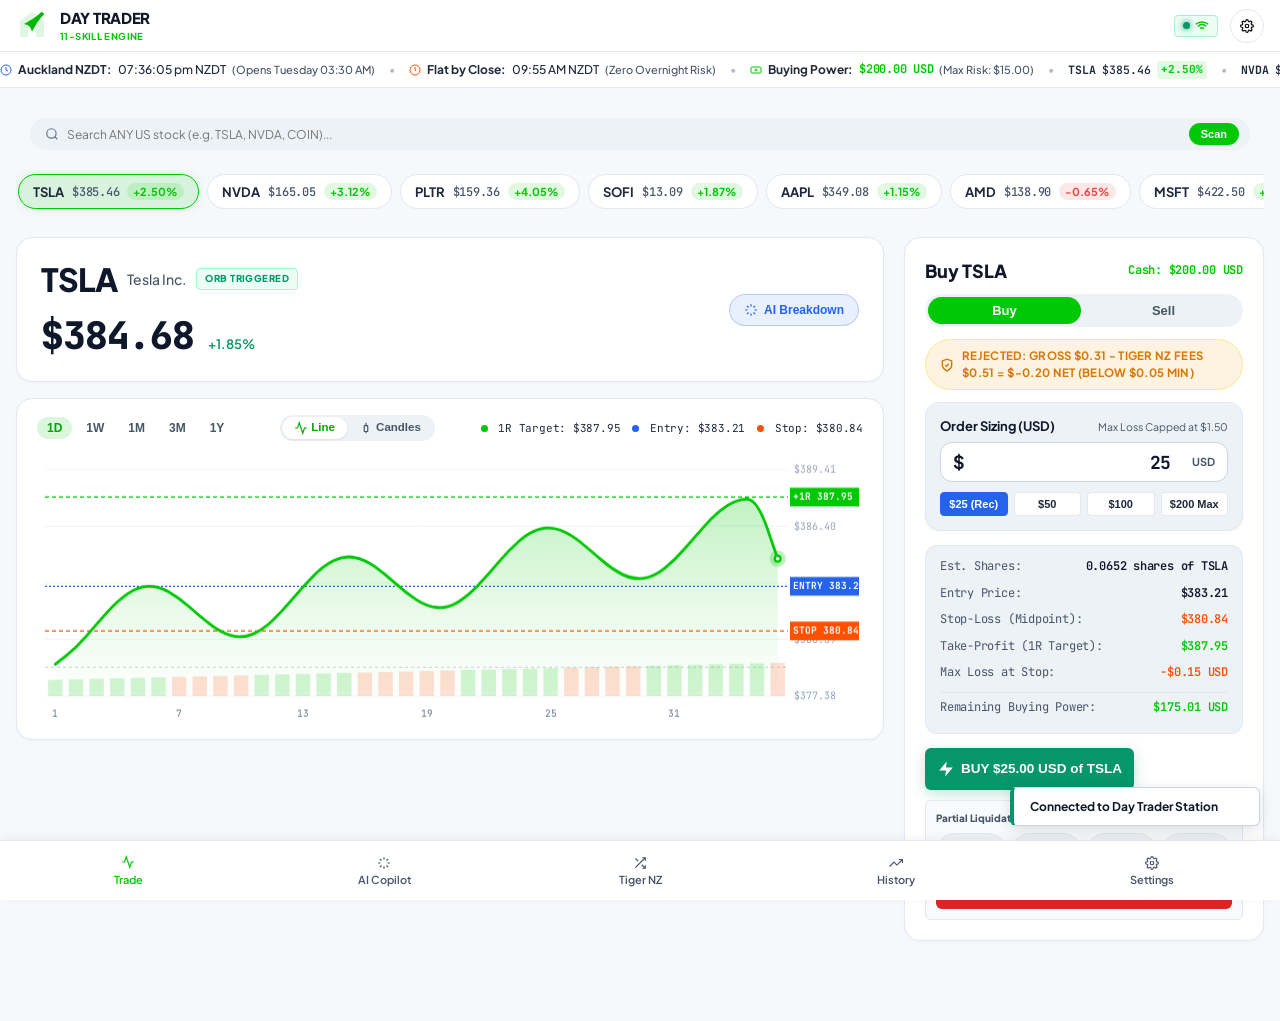
==== docs/index.html @ c28d452b "Fix Tiger NZ fractional fee gate, pipeline safeguards, and add GitHub Pages dashboard" ====
<!DOCTYPE html>
<html lang="en" data-theme="light">
<head>
  <meta charset="UTF-8">
  <meta name="viewport" content="width=device-width, initial-scale=1.0, maximum-scale=1.0, user-scalable=no">
  <title>Day Trader Pro • Robinhood-Inspired Exchange</title>
  <link rel="stylesheet" href="./style.css?v=3.0">
  <link rel="preconnect" href="https://fonts.googleapis.com">
  <link rel="preconnect" href="https://fonts.gstatic.com" crossorigin>
  <link href="https://fonts.googleapis.com/css2?family=Plus+Jakarta+Sans:wght@400;500;600;700;800&family=JetBrains+Mono:wght@400;500;600;700&display=swap" rel="stylesheet">
</head>
<body class="rh-body">

  <!-- TOP MINIMAL ROBINHOOD NAVBAR -->
  <header class="rh-navbar">
    <div class="rh-nav-brand">
      <div class="rh-feather-logo">
        <svg viewBox="0 0 24 24" fill="none" xmlns="http://www.w3.org/2000/svg">
          <path d="M12 2L3 9V20C3 20.5523 3.44772 21 4 21H9V14H15V21H20C20.5523 21 21 20.5523 21 20V9L12 2Z" fill="url(#rh-grad)" opacity="0.12"/>
          <path d="M21.2 3.8C18.6 6.4 16.3 9.4 14.5 12.6L12 17L11.2 14.8C10.7 13.5 9.7 12.5 8.4 12L6 11.2L10.4 8.7C13.6 6.9 16.6 4.6 19.2 2L21.2 3.8Z" fill="url(#rh-grad)"/>
          <defs>
            <linearGradient id="rh-grad" x1="6" y1="2" x2="21" y2="17" gradientUnits="userSpaceOnUse">
              <stop stop-color="#00c805"/>
              <stop offset="1" stop-color="#00a804"/>
            </linearGradient>
          </defs>
        </svg>
      </div>
      <div class="rh-brand-meta">
        <span class="rh-brand-title">DAY TRADER</span>
        <span class="rh-brand-tag">11-SKILL ENGINE</span>
      </div>
    </div>

    <!-- Right Controls: WebSocket Live Pulse Dot & Settings Gear -->
    <div class="rh-nav-actions">
      <!-- Live WebSocket Pulse Icon (No clutter text) -->
      <div class="rh-ws-icon-wrap" id="ws-status" title="Real-time WebSocket Live Stream">
        <span class="conn-dot"></span>
        <svg class="rh-svg-icon-sm text-rh-green" viewBox="0 0 24 24" fill="none" stroke="currentColor" stroke-width="2.5">
          <path d="M5 12.55a11 11 0 0 1 14.08 0"/>
          <path d="M1.42 9a16 16 0 0 1 21.16 0"/>
          <path d="M8.53 16.11a6 6 0 0 1 6.95 0"/>
          <line x1="12" y1="20" x2="12.01" y2="20"/>
        </svg>
      </div>

      <!-- Settings Icon Button (Switches to Settings Page) -->
      <button class="rh-icon-btn" id="btn-open-settings" title="Settings &amp; Preferences" type="button">
        <svg class="rh-svg-icon-sm" viewBox="0 0 24 24" fill="none" stroke="currentColor" stroke-width="2">
          <circle cx="12" cy="12" r="3"/>
          <path d="M19.4 15a1.65 1.65 0 0 0 .33 1.82l.06.06a2 2 0 0 1 0 2.83 2 2 0 0 1-2.83 0l-.06-.06a1.65 1.65 0 0 0-1.82-.33 1.65 1.65 0 0 0-1 1.51V21a2 2 0 0 1-2 2 2 2 0 0 1-2-2v-.09A1.65 1.65 0 0 0 9 19.4a1.65 1.65 0 0 0-1.82.33l-.06.06a2 2 0 0 1-2.83 0 2 2 0 0 1 0-2.83l.06-.06a1.65 1.65 0 0 0 .33-1.82 1.65 1.65 0 0 0-1.51-1H3a2 2 0 0 1-2-2 2 2 0 0 1 2-2h.09A1.65 1.65 0 0 0 4.6 9a1.65 1.65 0 0 0-.33-1.82l-.06-.06a2 2 0 0 1 0-2.83 2 2 0 0 1 2.83 0l.06.06a1.65 1.65 0 0 0 1.82.33H9a1.65 1.65 0 0 0 1-1.51V3a2 2 0 0 1 2-2 2 2 0 0 1 2 2v.09a1.65 1.65 0 0 0 1 1.51 1.65 1.65 0 0 0 1.82-.33l.06-.06a2 2 0 0 1 2.83 0 2 2 0 0 1 0 2.83l-.06.06a1.65 1.65 0 0 0-.33 1.82V9a1.65 1.65 0 0 0 1.51 1H21a2 2 0 0 1 2 2 2 2 0 0 1-2 2h-.09a1.65 1.65 0 0 0-1.51 1z"/>
        </svg>
      </button>
    </div>
  </header>

  <!-- SINGLE-ROW CONTINUOUS MOVING TICKER TAPE (ROBINHOOD / BLOOMBERG MARQUEE) -->
  <div class="rh-ticker-tape" id="rh-ticker-tape" title="Live Continuous Market Tape">
    <div class="ticker-tape-track" id="ticker-tape-track">
      <!-- Section 1: Opening Time, Flat by Close, Buying Power & Stocks -->
      <span class="tape-item"><svg class="rh-svg-icon-xs text-cobalt" viewBox="0 0 24 24" fill="none" stroke="currentColor" stroke-width="2"><circle cx="12" cy="12" r="10"/><polyline points="12 6 12 12 16 14"/></svg> <strong>Auckland NZDT:</strong> <span id="tape-nz-time">--:--:--</span> <span class="tape-sub" id="tape-nz-status">(Opens 03:30 AM)</span></span>
      <span class="tape-sep">•</span>
      <span class="tape-item"><svg class="rh-svg-icon-xs text-coral" viewBox="0 0 24 24" fill="none" stroke="currentColor" stroke-width="2"><circle cx="12" cy="12" r="10"/><polyline points="12 6 12 12 14 14"/></svg> <strong>Flat by Close:</strong> <span id="tape-flat-time">09:55 AM NZDT</span> <span class="tape-sub">(Zero Overnight Risk)</span></span>
      <span class="tape-sep">•</span>
      <span class="tape-item"><svg class="rh-svg-icon-xs text-rh-green" viewBox="0 0 24 24" fill="none" stroke="currentColor" stroke-width="2"><rect x="2" y="6" width="20" height="12" rx="2"/><circle cx="12" cy="12" r="2"/></svg> <strong>Buying Power:</strong> <span id="tape-cash" class="tabular text-rh-green">$100.00 USD</span> <span class="tape-sub" id="tape-risk">(Max Risk: $15.00)</span></span>
      <span class="tape-sep">•</span>
      <span class="tape-item stock-quote"><strong>TSLA</strong> $385.46 <span class="tape-pct pos">+2.50%</span></span>
      <span class="tape-sep">•</span>
      <span class="tape-item stock-quote"><strong>NVDA</strong> $165.05 <span class="tape-pct pos">+3.12%</span></span>
      <span class="tape-sep">•</span>
      <span class="tape-item stock-quote"><strong>AAPL</strong> $349.08 <span class="tape-pct pos">+1.15%</span></span>
      <span class="tape-sep">•</span>
      <span class="tape-item stock-quote"><strong>PLTR</strong> $159.36 <span class="tape-pct pos">+4.05%</span></span>
      <span class="tape-sep">•</span>
      <span class="tape-item stock-quote"><strong>SOFI</strong> $13.09 <span class="tape-pct pos">+1.87%</span></span>
      <span class="tape-sep">•</span>
      <span class="tape-item stock-quote"><strong>AMD</strong> $138.90 <span class="tape-pct neg">-0.65%</span></span>
      <span class="tape-sep">•</span>

      <!-- Section 2: Seamless Infinite Duplicate -->
      <span class="tape-item"><svg class="rh-svg-icon-xs text-cobalt" viewBox="0 0 24 24" fill="none" stroke="currentColor" stroke-width="2"><circle cx="12" cy="12" r="10"/><polyline points="12 6 12 12 16 14"/></svg> <strong>Auckland NZDT:</strong> <span id="tape-nz-time-dup">--:--:--</span> <span class="tape-sub">(Opens 03:30 AM)</span></span>
      <span class="tape-sep">•</span>
      <span class="tape-item"><svg class="rh-svg-icon-xs text-coral" viewBox="0 0 24 24" fill="none" stroke="currentColor" stroke-width="2"><circle cx="12" cy="12" r="10"/><polyline points="12 6 12 12 14 14"/></svg> <strong>Flat by Close:</strong> 09:55 AM NZDT <span class="tape-sub">(Zero Overnight Risk)</span></span>
      <span class="tape-sep">•</span>
      <span class="tape-item"><svg class="rh-svg-icon-xs text-rh-green" viewBox="0 0 24 24" fill="none" stroke="currentColor" stroke-width="2"><rect x="2" y="6" width="20" height="12" rx="2"/><circle cx="12" cy="12" r="2"/></svg> <strong>Buying Power:</strong> <span id="tape-cash-dup" class="tabular text-rh-green">$100.00 USD</span> <span class="tape-sub">(Max Risk: $15.00)</span></span>
      <span class="tape-sep">•</span>
      <span class="tape-item stock-quote"><strong>TSLA</strong> $385.46 <span class="tape-pct pos">+2.50%</span></span>
      <span class="tape-sep">•</span>
      <span class="tape-item stock-quote"><strong>NVDA</strong> $165.05 <span class="tape-pct pos">+3.12%</span></span>
      <span class="tape-sep">•</span>
      <span class="tape-item stock-quote"><strong>AAPL</strong> $349.08 <span class="tape-pct pos">+1.15%</span></span>
      <span class="tape-sep">•</span>
      <span class="tape-item stock-quote"><strong>PLTR</strong> $159.36 <span class="tape-pct pos">+4.05%</span></span>
      <span class="tape-sep">•</span>
      <span class="tape-item stock-quote"><strong>SOFI</strong> $13.09 <span class="tape-pct pos">+1.87%</span></span>
      <span class="tape-sep">•</span>
      <span class="tape-item stock-quote"><strong>AMD</strong> $138.90 <span class="tape-pct neg">-0.65%</span></span>
    </div>
  </div>

  <!-- MULTI-PAGE APPLICATION CONTAINER -->
  <main class="rh-pages-container">

    <!-- ========================================== -->
    <!-- PAGE 1: TRADE & WATCHLIST (DEFAULT SCREEN) -->
    <!-- ========================================== -->
    <div class="rh-page active" id="page-trade">
      <div class="page-trade-grid">

        <!-- Left / Top Watchlist Selector Strip -->
        <div class="trade-watchlist-section">
          <!-- Universal Search Bar -->
          <div class="rh-search-wrapper">
            <div class="rh-search-bar">
              <svg class="rh-svg-icon-sm text-subtle" viewBox="0 0 24 24" fill="none" stroke="currentColor" stroke-width="2"><circle cx="11" cy="11" r="8"/><line x1="21" y1="21" x2="16.65" y2="16.65"/></svg>
              <input type="text" id="universal-search-input" placeholder="Search ANY US stock (e.g. TSLA, NVDA, COIN)..." autocomplete="off">
              <button class="rh-search-action" id="btn-search-lookup" type="button">Scan</button>
            </div>
            <div id="search-autocomplete-box" class="search-autocomplete-dropdown" style="display: none;"></div>
          </div>

          <!-- Horizontal Swipeable Stock Selector Pills -->
          <div class="rh-stock-pills-carousel" id="stock-pills-carousel">
            <button class="stock-pill-btn active" data-symbol="TSLA" onclick="selectTicker('TSLA')">
              <span class="sp-sym">TSLA</span>
              <span class="sp-prc tabular">$385.46</span>
              <span class="sp-pct pos">+2.50%</span>
            </button>
            <button class="stock-pill-btn" data-symbol="NVDA" onclick="selectTicker('NVDA')">
              <span class="sp-sym">NVDA</span>
              <span class="sp-prc tabular">$165.05</span>
              <span class="sp-pct pos">+3.12%</span>
            </button>
            <button class="stock-pill-btn" data-symbol="PLTR" onclick="selectTicker('PLTR')">
              <span class="sp-sym">PLTR</span>
              <span class="sp-prc tabular">$159.36</span>
              <span class="sp-pct pos">+4.05%</span>
            </button>
            <button class="stock-pill-btn" data-symbol="SOFI" onclick="selectTicker('SOFI')">
              <span class="sp-sym">SOFI</span>
              <span class="sp-prc tabular">$13.09</span>
              <span class="sp-pct pos">+1.87%</span>
            </button>
            <button class="stock-pill-btn" data-symbol="AAPL" onclick="selectTicker('AAPL')">
              <span class="sp-sym">AAPL</span>
              <span class="sp-prc tabular">$349.08</span>
              <span class="sp-pct pos">+1.15%</span>
            </button>
            <button class="stock-pill-btn" data-symbol="AMD" onclick="selectTicker('AMD')">
              <span class="sp-sym">AMD</span>
              <span class="sp-prc tabular">$138.90</span>
              <span class="sp-pct neg">-0.65%</span>
            </button>
            <button class="stock-pill-btn" data-symbol="MSFT" onclick="selectTicker('MSFT')">
              <span class="sp-sym">MSFT</span>
              <span class="sp-prc tabular">$422.50</span>
              <span class="sp-pct pos">+0.80%</span>
            </button>
            <button class="stock-pill-btn" data-symbol="AMZN" onclick="selectTicker('AMZN')">
              <span class="sp-sym">AMZN</span>
              <span class="sp-prc tabular">$201.20</span>
              <span class="sp-pct pos">+1.40%</span>
            </button>
          </div>
        </div>

        <!-- Center Chart & Hero Price Section -->
        <div class="trade-chart-section">
          <!-- Hero Price Banner -->
          <div class="rh-stock-hero-card">
            <div class="rh-hero-left">
              <div class="rh-stock-title-row">
                <h1 class="rh-hero-symbol" id="active-symbol">TSLA</h1>
                <span class="rh-hero-name" id="active-name">Tesla, Inc.</span>
                <span class="rh-verified-tag triggered" id="entry-status-badge">
                  <svg class="rh-svg-icon-sm" viewBox="0 0 24 24" fill="none" stroke="currentColor" stroke-width="2.5"><path d="M12 22s8-4 8-10V5l-8-3-8 3v7c0 6 8 10 8 10z"/><polyline points="9 12 11 14 15 10"/></svg>
                  15m ORB Approved
                </span>
              </div>
              <div class="rh-hero-price-strip">
                <span class="rh-huge-price tabular" id="active-price">$385.46</span>
                <div class="rh-change-pill positive tabular" id="active-change">
                  <svg class="rh-svg-icon-sm" viewBox="0 0 24 24" fill="none" stroke="currentColor" stroke-width="2.5"><polyline points="18 15 18 9 12 9"/><line x1="6" y1="18" x2="18" y2="9"/></svg>
                  +$9.60 (+2.50%) <span class="rh-dim">Today</span>
                </div>
              </div>
            </div>

            <div class="rh-hero-right">
              <button class="btn-jump-ai" onclick="switchPage('page-ai')" title="View Plain English AI Breakdown">
                <svg class="rh-svg-icon-sm" viewBox="0 0 24 24" fill="none" stroke="currentColor" stroke-width="2"><path d="M12 2v4M12 18v4M4.93 4.93l2.83 2.83M16.24 16.24l2.83 2.83M2 12h4M18 12h4M4.93 19.07l2.83-2.83M16.24 7.76l2.83-2.83"/></svg>
                <span>AI Breakdown</span>
              </button>
            </div>
          </div>

          <!-- Interactive Robinhood Chart Card -->
          <div class="rh-chart-card">
            <!-- Controls Bar: Timeframes, Chart Toggle (Line vs Candles), and Levels -->
            <div class="rh-chart-controls-bar">
              <div class="rh-timeframe-deck">
                <button class="rh-tf-btn active" data-tf="1D">1D</button>
                <button class="rh-tf-btn" data-tf="1W">1W</button>
                <button class="rh-tf-btn" data-tf="1M">1M</button>
                <button class="rh-tf-btn" data-tf="3M">3M</button>
                <button class="rh-tf-btn" data-tf="1Y">1Y</button>
              </div>

              <div class="rh-chart-type-switch">
                <button class="rh-switch-btn active" id="btn-chart-type-line" title="Robinhood Smooth Line Chart">
                  <svg class="rh-svg-icon-sm" viewBox="0 0 24 24" fill="none" stroke="currentColor" stroke-width="2"><polyline points="22 12 18 12 15 21 9 3 6 12 2 12"/></svg>
                  Line
                </button>
                <button class="rh-switch-btn" id="btn-chart-type-candles" title="Institutional Candlestick Chart">
                  <svg class="rh-svg-icon-sm" viewBox="0 0 24 24" fill="none" stroke="currentColor" stroke-width="2"><rect x="9" y="8" width="6" height="10" rx="1"/><line x1="12" y1="3" x2="12" y2="8"/><line x1="12" y1="18" x2="12" y2="21"/></svg>
                  Candles
                </button>
              </div>

              <div class="rh-chart-legend tabular">
                <span class="rh-legend-item target"><span class="rh-dot green"></span> <span id="legend-target">1R Target: $393.17</span></span>
                <span class="rh-legend-item entry"><span class="rh-dot blue"></span> <span id="legend-entry">Entry: $384.28</span></span>
                <span class="rh-legend-item stop"><span class="rh-dot coral"></span> <span id="legend-stop">Stop: $377.75</span></span>
                <span id="chart-ticker-label" style="display: none;">TSLA • 5m</span>
              </div>
            </div>

            <!-- Canvas Viewport -->
            <div class="rh-canvas-viewport">
              <canvas id="exchange-candlestick-canvas" width="850" height="260"></canvas>
            </div>
          </div>
        </div>

        <!-- 1-Click Order Execution Card (The Iconic Robinhood Order Widget) -->
        <div class="trade-order-section">
          <div class="rh-order-card">
            
            <div class="rh-ticket-top">
              <div class="rh-ticket-title-row">
                <h3 class="rh-ticket-heading" id="rh-ticket-title">Buy TSLA</h3>
                <span class="rh-ticket-cash tabular" id="demo-cash-badge">Cash: $200.00 USD</span>
              </div>

              <div class="order-side-tabs">
                <button class="side-tab buy active" id="tab-order-buy">Buy</button>
                <button class="side-tab sell" id="tab-order-sell">Sell</button>
              </div>
            </div>

            <!-- Approval Status Banner -->
            <div class="ticket-approval-strip pass" id="ticket-approval-banner">
              <svg class="rh-svg-icon-sm" viewBox="0 0 24 24" fill="none" stroke="currentColor" stroke-width="2.5"><path d="M12 22s8-4 8-10V5l-8-3-8 3v7c0 6 8 10 8 10z"/><polyline points="9 12 11 14 15 10"/></svg>
              <span id="ticket-approval-text">APPROVED BY DAY TRADER SKILLS</span>
            </div>

            <!-- Amount Input Box -->
            <div class="rh-amount-box">
              <div class="rh-amount-label-row">
                <span class="rh-amount-label">Order Sizing (USD)</span>
                <span class="rh-amount-sub">Max Loss Capped at $1.50</span>
              </div>
              <div class="currency-input-wrapper">
                <span class="currency-sym">$</span>
                <input type="number" id="demo-order-usd-amount" step="5" min="1" max="200" value="25" class="tabular">
                <span class="currency-code">USD</span>
              </div>

              <!-- Quick Sizing Chips -->
              <div class="quick-usd-deck">
                <button class="chip-btn active" data-usd="25" type="button">$25 (Rec)</button>
                <button class="chip-btn" data-usd="50" type="button">$50</button>
                <button class="chip-btn" data-usd="100" type="button">$100</button>
                <button class="chip-btn" data-usd="200" type="button">$200 Max</button>
              </div>
            </div>

            <!-- Real-Time Bracket Specs Readout -->
            <div class="order-specs-card tabular">
              <div class="spec-row">
                <span class="spec-name">Est. Shares:</span>
                <span class="spec-val" id="demo-calc-shares">0.0649 shares</span>
              </div>
              <div class="spec-row">
                <span class="spec-name">Entry Price:</span>
                <span class="spec-val text-bright" id="order-spec-entry">$384.28</span>
              </div>
              <div class="spec-row">
                <span class="spec-name">Stop-Loss (Midpoint):</span>
                <span class="spec-val text-coral" id="order-spec-stop">$377.75</span>
              </div>
              <div class="spec-row">
                <span class="spec-name">Take-Profit (1R Target):</span>
                <span class="spec-val text-rh-green" id="order-spec-target">$393.17</span>
              </div>
              <div class="spec-row">
                <span class="spec-name">Max Loss at Stop:</span>
                <span class="spec-val text-coral font-bold" id="order-spec-maxloss">-$0.50 USD</span>
              </div>
              <div class="spec-row divider">
                <span class="spec-name">Remaining Buying Power:</span>
                <span class="spec-val text-rh-green" id="demo-usd-remaining">$75.00 USD</span>
              </div>
            </div>

            <!-- Big Robinhood 1-Click Buy Button -->
            <button class="btn btn-exchange-buy rh-big-cta" id="btn-demo-buy">
              <svg class="rh-svg-icon" viewBox="0 0 24 24" fill="currentColor"><polygon points="13 2 3 14 12 14 11 22 21 10 12 10 13 2"/></svg>
              <span id="demo-buy-label">Buy TSLA • $25.00 USD</span>
            </button>

            <!-- Partial Liquidation Tranches -->
            <div class="partial-sell-deck">
              <div class="deck-title">Partial Liquidate / Exit:</div>
              <div class="tranche-btn-grid">
                <button class="btn btn-xs btn-sell-usd" data-usd="10" type="button">Sell $10</button>
                <button class="btn btn-xs btn-sell-tranche" data-pct="25" type="button">Sell 25%</button>
                <button class="btn btn-xs btn-sell-tranche" data-pct="50" type="button">Sell 50%</button>
                <button class="btn btn-xs btn-sell-tranche" data-pct="100" type="button">Sell 100%</button>
              </div>
              <button class="btn btn-exchange-sell" id="btn-demo-sell">
                <svg class="rh-svg-icon-sm" viewBox="0 0 24 24" fill="none" stroke="currentColor" stroke-width="2.5"><line x1="18" y1="6" x2="6" y2="18"/><line x1="6" y1="6" x2="18" y2="18"/></svg>
                <span id="demo-sell-label">Close Position</span>
              </button>
            </div>

          </div>
        </div>

      </div>
    </div>

    <!-- ==================================================== -->
    <!-- PAGE 2: AI COPILOT & PLAIN ENGLISH ANALYSIS (NEW)   -->
    <!-- ==================================================== -->
    <div class="rh-page" id="page-ai">
      <div class="page-ai-container">

        <!-- Minimal Robinhood Sync Header -->
        <div class="rh-sync-status-strip">
          <div class="rh-sync-left">
            <span class="cache-indicator-dot" id="cache-dot"></span>
            <span id="ai-cache-status-text" class="tabular">11-Skill Engine Synced (60s Cache)</span>
          </div>
          <button class="btn-rh-refresh" id="btn-force-reanalyze" title="Force fresh quantitative audit">
            <svg class="rh-svg-icon-xs" viewBox="0 0 24 24" fill="none" stroke="currentColor" stroke-width="2.5"><polyline points="23 4 23 10 17 10"/><path d="M20.49 15a9 9 0 1 1-2.12-9.36L23 10"/></svg>
            <span>Refresh Analysis</span>
          </button>
        </div>

        <!-- Robinhood Analyst Ratings & Conviction Module -->
        <div class="rh-analyst-card">
          <div class="rh-analyst-top">
            <div class="rh-rating-score-block">
              <span class="rh-big-rating tabular" id="signal-confidence">88%</span>
              <div class="rh-rating-meta">
                <span class="rh-rating-label" id="perm-master-status">Bullish Consensus</span>
                <span class="rh-rating-sub">11-Skill Quantitative Audit</span>
              </div>
            </div>
            <span class="rh-strategy-pill" id="signal-title">15m ORB Breakout</span>
          </div>

          <!-- Robinhood 3-Segment Consensus Bar -->
          <div class="rh-consensus-bar-wrap">
            <div class="rh-consensus-track">
              <div class="rh-consensus-fill buy" id="rh-consensus-green" style="width: 88%;"></div>
              <div class="rh-consensus-fill hold" id="rh-consensus-hold" style="width: 12%;"></div>
            </div>
            <div class="rh-consensus-legend">
              <span class="leg-item buy"><span class="leg-dot"></span> 88% Buy</span>
              <span class="leg-item hold"><span class="leg-dot"></span> 12% Hold</span>
              <span class="leg-item sell"><span class="leg-dot"></span> 0% Sell</span>
            </div>
          </div>

          <p class="rh-analyst-summary" id="ai-plain-headline">
            Tesla stock is soaring today because major Wall Street analysts praised its self-driving technology progress.
          </p>
        </div>

        <!-- Section: Approved Setups -->
        <div class="rh-section-card">
          <div class="section-title-row">
            <span class="section-heading">Approved Setups</span>
            <span class="catalyst-pill pass" id="approved-stocks-count-badge">7 Approved</span>
          </div>
          <div class="rh-watchlist-container" id="approved-stocks-container">
            <div class="empty-feed compact"><p>Loading approved setups...</p></div>
          </div>
        </div>

        <!-- Research Insights & Trade Execution Parameters -->
        <div class="rh-section-card">
          <div class="section-title-row">
            <span class="section-heading">Research Insights</span>
            <span class="catalyst-pill pass" id="gemini-catalyst-badge">Catalyst Cleared</span>
          </div>

          <!-- Catalyst Synopsis -->
          <div class="rh-insight-block">
            <span class="rh-insight-label">Market Catalyst &amp; News</span>
            <p class="rh-insight-body" id="ai-plain-what">Tesla's stock is jumping today after big banks like JPMorgan praised its self-driving technology and rumors of a potential SpaceX partnership added excitement.</p>
          </div>

          <!-- 3-Pillar Financial Metrics -->
          <div class="rh-params-grid">
            <div class="rh-param-item">
              <span class="param-label">Max Risk</span>
              <span class="param-number text-coral" id="ai-plain-risk-stat">-$0.50</span>
              <span class="param-desc" id="ai-plain-risk">Fixed midpoint stop loss. Strictly capped risk.</span>
            </div>
            <div class="rh-param-item">
              <span class="param-label">Profit Target</span>
              <span class="param-number text-rh-green" id="ai-plain-target-stat">+1R Target</span>
              <span class="param-desc" id="ai-plain-target">Targeting +$0.50 to +$1.00 USD gain per share.</span>
            </div>
            <div class="rh-param-item">
              <span class="param-label">Exit Window</span>
              <span class="param-number text-bright">09:55 AM</span>
              <span class="param-desc" id="ai-plain-action">Close before 09:55 AM NZDT. Zero overnight risk.</span>
            </div>
          </div>
        </div>

        <!-- Section: 11-Skill Quantitative Audit -->
        <div class="rh-section-card">
          <div class="section-title-row">
            <span class="section-heading">11-Skill Quantitative Audit</span>
            <span class="catalyst-pill pass" id="skills-passed-badge">11 / 11 Passed</span>
          </div>
          <div class="rh-audit-list" id="skills-audit-container">
            <div class="empty-feed compact"><p>Loading 11-skill audit...</p></div>
          </div>
        </div>

        <!-- Real Breaking News & SEC 8-K Feed from API -->
        <div class="rh-section-card">
          <div class="section-title-row">
            <div class="news-title-left">
              <span class="section-heading">Breaking News &amp; SEC 8-K Filings</span>
            </div>
            <button class="btn btn-xs btn-outline-gemini" id="btn-refresh-gemini-news">Re-Analyze</button>
          </div>
          <p class="gemini-takeaway-text" id="gemini-summary-text">
            TSLA is surging thanks to major positive updates on self-driving technology and strong Wall Street backing.
          </p>
          <div class="news-scroll-strip" id="news-container">
            <div class="empty-feed compact"><p>Loading live news &amp; SEC filings...</p></div>
          </div>
        </div>

      </div>
    </div>

    <!-- ============================================== -->
    <!-- PAGE 3: TIGER TRADE NZ EXECUTION BRIDGE        -->
    <!-- ============================================== -->
    <div class="rh-page" id="page-tiger">
      <div class="page-tiger-container">
        
        <div class="rh-tiger-bridge-card">
          <div class="tiger-bridge-header">
            <div class="tiger-title-left">
              <span class="tiger-title">Tiger Brokers NZ Execution Bridge</span>
              <span class="tiger-market-pill">US Equities • DAY Bracket</span>
            </div>
            <button class="btn-copy-tiger" id="btn-copy-tiger-order" type="button" title="Copy exact bracket order parameters for Tiger Trade App">
              <svg class="rh-svg-icon-sm" viewBox="0 0 24 24" fill="none" stroke="currentColor" stroke-width="2"><rect x="9" y="9" width="13" height="13" rx="2" ry="2"/><path d="M5 15H4a2 2 0 0 1-2-2V4a2 2 0 0 1 2-2h9a2 2 0 0 1 2 2v1"/></svg>
              <span>Copy Bracket Order Spec</span>
            </button>
          </div>

          <p class="tiger-desc">
            Use this bracket order specification to execute directly in your Tiger Trade NZ account. It automatically defines your entry, midpoint stop-loss, and 1R target.
          </p>

          <div class="tiger-specs-grid tabular">
            <div class="tiger-spec-box">
              <span class="ts-lbl">Symbol</span>
              <span class="ts-val" id="tiger-spec-sym">TSLA</span>
            </div>
            <div class="tiger-spec-box">
              <span class="ts-lbl">Action</span>
              <span class="ts-val text-rh-green">BUY / BRACKET</span>
            </div>
            <div class="tiger-spec-box">
              <span class="ts-lbl">Limit Entry</span>
              <span class="ts-val text-cobalt" id="tiger-spec-entry">$384.28</span>
            </div>
            <div class="tiger-spec-box">
              <span class="ts-lbl">Midpoint Stop</span>
              <span class="ts-val text-coral" id="tiger-spec-stop">$377.75</span>
            </div>
            <div class="tiger-spec-box">
              <span class="ts-lbl">1R Target</span>
              <span class="ts-val text-rh-green" id="tiger-spec-target">$393.17</span>
            </div>
            <div class="tiger-spec-box">
              <span class="ts-lbl">Tiger Sizing</span>
              <span class="ts-val" id="tiger-spec-shares">0.0649 shares ($25.00)</span>
            </div>
            <div class="tiger-spec-box full-width">
              <span class="ts-lbl">Mandatory Flatten Rule:</span>
              <span class="ts-val text-coral">Close before 09:55 AM NZDT (15:55 ET) • Zero Overnight Exposure</span>
            </div>
          </div>

          <!-- 3-Step Execution Instructions for Tiger Trade NZ -->
          <div class="tiger-steps-guide">
            <h4 class="ts-guide-heading">How to Execute in Tiger Trade NZ App:</h4>
            <div class="ts-steps-list">
              <div class="ts-step-item">
                <span class="ts-step-bullet">•</span>
                <span class="step-txt">Tap <strong>Copy Bracket Order Spec</strong> above to copy parameters to your clipboard.</span>
              </div>
              <div class="ts-step-item">
                <span class="ts-step-bullet">•</span>
                <span class="step-txt">Open <strong>Tiger Trade</strong> on your phone, search for <strong id="tiger-guide-sym">TSLA</strong>, and tap <strong>Trade</strong>.</span>
              </div>
              <div class="ts-step-item">
                <span class="ts-step-bullet">•</span>
                <span class="step-txt">Select <strong>Market / Limit</strong>, enable <strong>Attach Stop-Loss &amp; Take-Profit</strong>, and paste your values.</span>
              </div>
            </div>
          </div>

        </div>

      </div>
    </div>

    <!-- ============================================== -->
    <!-- PAGE 4: TRADE HISTORY & REALIZED PNL           -->
    <!-- ============================================== -->
    <div class="rh-page" id="page-history">
      <div class="page-history-container">

        <!-- 4 Robinhood KPI Cards -->
        <div class="rh-pnl-overview-strip">
          <div class="rh-pnl-kpi-card">
            <div class="kpi-top">
              <span class="kpi-label">Realized PnL</span>
              <span class="kpi-sub positive" id="pnl-win-loss-count">0 Wins • 0 Losses</span>
            </div>
            <div class="kpi-value positive tabular" id="pnl-total-val">$0.00 USD</div>
          </div>
          <div class="rh-pnl-kpi-card">
            <div class="kpi-top">
              <span class="kpi-label">Win Rate</span>
              <span class="kpi-sub">Day Trading Target</span>
            </div>
            <div class="kpi-value tabular" id="pnl-win-rate">0.0%</div>
          </div>
          <div class="rh-pnl-kpi-card">
            <div class="kpi-top">
              <span class="kpi-label">Tiger NZ Fees</span>
              <span class="kpi-sub">Brokerage &amp; Regulatory</span>
            </div>
            <div class="kpi-value text-cobalt tabular" id="pnl-total-fees">$0.00</div>
          </div>
          <div class="rh-pnl-kpi-card">
            <div class="kpi-top">
              <span class="kpi-label">Account Balance</span>
              <span class="kpi-sub">$200.00 USD Initial</span>
            </div>
            <div class="kpi-value text-rh-green tabular" id="pnl-current-cash">$200.00</div>
          </div>
        </div>

        <!-- Open Positions Card -->
        <div class="rh-card-box">
          <div class="rh-card-header">
            <span class="rh-card-title">Active Open Positions</span>
            <button class="btn btn-danger btn-xs" id="btn-flatten-all">Flatten Active Position</button>
          </div>
          <div class="positions-list" id="positions-container">
            <div class="empty-feed compact"><p>No open positions. 100% flat and protected.</p></div>
          </div>
        </div>

        <!-- Trade History Table -->
        <div class="rh-card-box">
          <div class="rh-card-header">
            <span class="rh-card-title">Execution Ledger &amp; Trade History</span>
            <span class="rh-card-sub">Recorded in Auckland NZDT with Tiger Brokers NZ Fees</span>
          </div>
          <div class="rh-trades-table-wrapper">
            <table class="rh-trades-table">
              <thead>
                <tr>
                  <th>Fill Time (NZDT)</th>
                  <th>Symbol</th>
                  <th>Side</th>
                  <th>Shares</th>
                  <th>Price</th>
                  <th>Tiger NZ Fee</th>
                  <th>Net Realized PnL</th>
                  <th>Status / Exit</th>
                </tr>
              </thead>
              <tbody id="trades-table-body">
                <tr><td colspan="8" style="text-align:center; padding: 24px; color: var(--rh-text-subtle);">No trade history. Account initialized with $200.00 USD cash.</td></tr>
              </tbody>
            </table>
          </div>
        </div>

        <!-- Daily Statement Email Card (Resend Integration) -->
        <div class="rh-card-box">
          <div class="rh-card-header">
            <div>
              <span class="rh-card-title">Daily Market Close Statement</span>
              <span class="rh-card-sub">Automated daily audit dispatched to khanalnischal2075@gmail.com at 09:55 AM NZDT</span>
            </div>
            <button class="btn btn-primary btn-sm" id="btn-send-daily-report" onclick="triggerDailyReportEmail()">
              <svg class="rh-svg-icon-sm" viewBox="0 0 24 24" fill="none" stroke="currentColor" stroke-width="2"><path d="M4 4h16c1.1 0 2 .9 2 2v12c0 1.1-.9 2-2 2H4c-1.1 0-2-.9-2-2V6c0-1.1.9-2 2-2z"/><polyline points="22,6 12,13 2,6"/></svg>
              Send Test Statement Now
            </button>
          </div>
          <div class="daily-report-info-strip" style="padding: 12px 16px; font-size: 13px; color: var(--rh-text-subtle); display: flex; flex-wrap: wrap; gap: 12px; background: rgba(0, 200, 5, 0.05); border-radius: 8px; border: 1px solid rgba(0, 200, 5, 0.15);">
            <div><span class="rh-dim">Service:</span> <b style="color: var(--rh-text-primary);">Resend API</b></div>
            <div><span class="rh-dim">Schedule:</span> <b style="color: var(--rh-text-primary);">Every Trading Day @ 09:55 AM NZDT</b></div>
            <div><span class="rh-dim">Includes:</span> <b style="color: var(--rh-text-primary);">Previous Balance, Current Balance, Total PnL, Today PnL, Tiger NZ Fees &amp; Today's Transaction History</b></div>
          </div>
        </div>

        <!-- Time Machine Odds & Fan Chart -->
        <div class="rh-card-box">
          <div class="rh-card-header">
            <span class="rh-card-title">Time Machine (10,000 Monte Carlo Replays)</span>
            <span class="rh-card-sub">Quantitative Odds</span>
          </div>
          <div class="tm-kpi-grid">
            <div class="tm-prob-card win">
              <span class="tm-pct tabular" id="mc-target-prob">52.0%</span>
              <span class="tm-lbl">Target First (+1R)</span>
            </div>
            <div class="tm-prob-card loss">
              <span class="tm-pct tabular" id="mc-stop-prob">25.5%</span>
              <span class="tm-lbl">Stop First (-1R)</span>
            </div>
            <div class="tm-prob-card flat">
              <span class="tm-pct tabular" id="mc-neither-prob">22.5%</span>
              <span class="tm-lbl">Flat by 09:55 AM NZDT</span>
            </div>
            <div class="tm-prob-card exp">
              <span class="tm-pct tabular" id="mc-avg-r">+0.034 R</span>
              <span class="tm-lbl">Expectancy</span>
            </div>
          </div>
          <div class="chart-container-compact">
            <canvas id="fan-chart-canvas" width="700" height="110"></canvas>
          </div>
        </div>

      </div>
    </div>

    <!-- ============================================== -->
    <!-- PAGE 5: SETTINGS & PREFERENCES (NEW)           -->
    <!-- ============================================== -->
    <div class="rh-page" id="page-settings">
      <div class="page-settings-container">
        
        <h2 class="settings-page-title">Settings &amp; Preferences</h2>

        <!-- Auto-Scan Toggle Card -->
        <div class="settings-card">
          <div class="sc-left">
            <div class="sc-icon-wrap green">
              <svg class="rh-svg-icon" viewBox="0 0 24 24" fill="none" stroke="currentColor" stroke-width="2"><circle cx="11" cy="11" r="8"/><line x1="21" y1="21" x2="16.65" y2="16.65"/></svg>
            </div>
            <div>
              <div class="sc-title">Autonomous Market Scanning</div>
              <div class="sc-desc">Automatically scans all US stocks for 15m Opening Range Breakouts every 30 seconds. Enabled by default.</div>
            </div>
          </div>
          <div class="sc-right">
            <label class="rh-switch-toggle">
              <input type="checkbox" id="settings-autoscan-toggle" checked>
              <span class="slider round"></span>
            </label>
          </div>
        </div>

        <!-- Theme Mode Toggle Card -->
        <div class="settings-card">
          <div class="sc-left">
            <div class="sc-icon-wrap purple">
              <svg class="rh-svg-icon" viewBox="0 0 24 24" fill="none" stroke="currentColor" stroke-width="2"><circle cx="12" cy="12" r="5"/><line x1="12" y1="1" x2="12" y2="3"/><line x1="12" y1="21" x2="12" y2="23"/><line x1="4.22" y1="4.22" x2="5.64" y2="5.64"/><line x1="18.36" y1="18.36" x2="19.78" y2="19.78"/><line x1="1" y1="12" x2="23" y2="12"/><line x1="4.22" y1="19.78" x2="5.64" y2="18.36"/><line x1="18.36" y1="5.64" x2="19.78" y2="4.22"/></svg>
            </div>
            <div>
              <div class="sc-title">Appearance &amp; Theme</div>
              <div class="sc-desc">Toggle between Light Theme (Robinhood Default) and Dark Theme.</div>
            </div>
          </div>
          <div class="sc-right">
            <button class="btn btn-outline btn-sm" id="btn-settings-theme-toggle" type="button">
              <span id="settings-theme-label">Switch to Dark Mode</span>
            </button>
          </div>
        </div>

        <!-- Demo Portfolio Buying Power Card -->
        <div class="settings-card">
          <div class="sc-left">
            <div class="sc-icon-wrap blue">
              <svg class="rh-svg-icon" viewBox="0 0 24 24" fill="none" stroke="currentColor" stroke-width="2"><rect x="2" y="6" width="20" height="12" rx="2"/><circle cx="12" cy="12" r="2"/></svg>
            </div>
            <div>
              <div class="sc-title">Demo Portfolio Cash ($100 USD Max)</div>
              <div class="sc-desc">Reset cash back to $100.00 USD or add +$25.00 for testing fractional order execution.</div>
            </div>
          </div>
          <div class="sc-right">
            <div class="btn-group-row">
              <button class="btn btn-outline btn-sm" id="btn-settings-add-cash">+$25 USD</button>
              <button class="btn btn-sm btn-primary-green" id="btn-settings-reset-cash">Reset $100 USD</button>
            </div>
          </div>
        </div>

        <!-- Auckland NZDT Market Hours Clock Card -->
        <div class="settings-card">
          <div class="sc-left">
            <div class="sc-icon-wrap cobalt">
              <svg class="rh-svg-icon" viewBox="0 0 24 24" fill="none" stroke="currentColor" stroke-width="2"><circle cx="12" cy="12" r="10"/><polyline points="12 6 12 12 16 14"/></svg>
            </div>
            <div>
              <div class="sc-title">Auckland Local Market Hours (NZDT)</div>
              <div class="sc-desc">
                Current Time: <strong id="settings-nz-time">--:--:-- NZDT</strong><br>
                Market Opens: <strong>03:30 AM NZDT</strong> • 15m ORB: <strong>03:30–03:45 AM</strong><br>
                Mandatory Flat-by-Close: <strong class="text-coral">09:55 AM NZDT</strong> (Zero overnight risk).
              </div>
            </div>
          </div>
        </div>

        <!-- Gemini 3.5 AI Engine Status -->
        <div class="settings-card">
          <div class="sc-left">
            <div class="sc-icon-wrap jade">
              <svg class="rh-svg-icon" viewBox="0 0 24 24" fill="none" stroke="currentColor" stroke-width="2"><polygon points="12 2 15.09 8.26 22 9.27 17 14.14 18.18 21.02 12 17.77 5.82 21.02 7 14.14 2 9.27 8.91 8.26 12 2"/></svg>
            </div>
            <div>
              <div class="sc-title">Google Gemini 3.5 Flash-Lite AI Radar</div>
              <div class="sc-desc">Active model: <code>gemini-3.5-flash-lite</code> with real-time news parsing and plain-English translation.</div>
            </div>
          </div>
          <div class="sc-right">
            <span class="status-pill open">ONLINE</span>
          </div>
        </div>

      </div>
    </div>

  </main>

  <!-- FIXED ROBINHOOD BOTTOM NAVIGATION BAR -->
  <nav class="rh-bottom-nav">
    <button class="rh-nav-tab active" data-page="page-trade" onclick="switchPage('page-trade')">
      <svg class="rh-svg-icon-sm" viewBox="0 0 24 24" fill="none" stroke="currentColor" stroke-width="2"><polyline points="22 12 18 12 15 21 9 3 6 12 2 12"/></svg>
      <span>Trade</span>
    </button>
    <button class="rh-nav-tab" data-page="page-ai" onclick="switchPage('page-ai')">
      <svg class="rh-svg-icon-sm" viewBox="0 0 24 24" fill="none" stroke="currentColor" stroke-width="2"><path d="M12 2v4M12 18v4M4.93 4.93l2.83 2.83M16.24 16.24l2.83 2.83M2 12h4M18 12h4M4.93 19.07l2.83-2.83M16.24 7.76l2.83-2.83"/></svg>
      <span>AI Copilot</span>
    </button>
    <button class="rh-nav-tab" data-page="page-tiger" onclick="switchPage('page-tiger')">
      <svg class="rh-svg-icon-sm" viewBox="0 0 24 24" fill="none" stroke="currentColor" stroke-width="2"><path d="M16 3h5v5"/><path d="M4 20L21 3"/><path d="M21 16v5h-5"/><path d="M15 15l6 6"/><path d="M4 4l5 5"/></svg>
      <span>Tiger NZ</span>
    </button>
    <button class="rh-nav-tab" data-page="page-history" onclick="switchPage('page-history')">
      <svg class="rh-svg-icon-sm" viewBox="0 0 24 24" fill="none" stroke="currentColor" stroke-width="2"><polyline points="23 6 13.5 15.5 8.5 10.5 1 18"/><polyline points="17 6 23 6 23 12"/></svg>
      <span>History</span>
    </button>
    <button class="rh-nav-tab" data-page="page-settings" onclick="switchPage('page-settings')">
      <svg class="rh-svg-icon-sm" viewBox="0 0 24 24" fill="none" stroke="currentColor" stroke-width="2"><circle cx="12" cy="12" r="3"/><path d="M19.4 15a1.65 1.65 0 0 0 .33 1.82l.06.06a2 2 0 0 1 0 2.83 2 2 0 0 1-2.83 0l-.06-.06a1.65 1.65 0 0 0-1.82-.33 1.65 1.65 0 0 0-1 1.51V21a2 2 0 0 1-2 2 2 2 0 0 1-2-2v-.09A1.65 1.65 0 0 0 9 19.4a1.65 1.65 0 0 0-1.82.33l-.06.06a2 2 0 0 1-2.83 0 2 2 0 0 1 0-2.83l.06-.06a1.65 1.65 0 0 0 .33-1.82 1.65 1.65 0 0 0-1.51-1H3a2 2 0 0 1-2-2 2 2 0 0 1 2-2h.09A1.65 1.65 0 0 0 4.6 9a1.65 1.65 0 0 0-.33-1.82l-.06-.06a2 2 0 0 1 0-2.83 2 2 0 0 1 2.83 0l.06.06a1.65 1.65 0 0 0 1.82.33H9a1.65 1.65 0 0 0 1-1.51V3a2 2 0 0 1 2-2 2 2 0 0 1 2 2v.09a1.65 1.65 0 0 0 1 1.51 1.65 1.65 0 0 0 1.82-.33l.06-.06a2 2 0 0 1 2.83 0 2 2 0 0 1 0 2.83l-.06.06a1.65 1.65 0 0 0-.33 1.82V9a1.65 1.65 0 0 0 1.51 1H21a2 2 0 0 1 2 2 2 2 0 0 1-2 2h-.09a1.65 1.65 0 0 0-1.51 1z"/></svg>
      <span>Settings</span>
    </button>
  </nav>

  <!-- Notification Toast Container -->
  <div class="toast-container" id="toast-container"></div>

  <!-- Compatibility Hidden Stubs for underlying modules & tests -->
  <div style="display: none;">
    <span id="nz-time-display">--:--:-- NZDT</span>
    <span id="market-next-open">Opens tomorrow at 03:30 AM NZDT</span>
    <span id="market-pulse"></span>
    <span id="market-phase-badge">CLOSED</span>
    <span id="flat-countdown">09:55 AM NZDT</span>
    <span id="cash-display">$100.00 USD</span>
    <button id="btn-reset-cash-100"></button>
    <button id="btn-reset-cash-deck"></button>
    <button id="btn-add-cash-25"></button>
    <span id="risk-summary">Risk used: $0.00 / $15.00 max</span>
    <button id="btn-toggle-autoscan"></button>
    <span id="autoscan-pulse"></span>
    <span id="autoscan-text">Auto-Scan</span>
    <button id="btn-theme-toggle"></button>
    <span id="theme-icon"></span>
    <input type="checkbox" id="chk-approved-only" checked>
    <div id="scan-results-container"></div>
    <span id="scan-hits-count">5 Approved Setups</span>
    <span id="active-nz-time">--:--:-- NZDT</span>
    <span id="active-nz-open">Opens tomorrow at 03:30 AM NZDT</span>
    <span id="signal-action-tag"></span>
    <span id="signal-summary"></span>
    <div id="signal-pillars"></div>
    <span id="gemini-model-badge">Model: gemini-3.5-flash-lite</span>
    <span id="gemini-sentiment-badge">Sentiment: Bullish</span>
    <span id="gemini-time-badge">Confidence: 85%</span>
    <span id="open-positions-badge">0</span>
    <div id="alerts-container"></div>
    <div id="beginner-copilot-card"></div>
    <div id="btn-toggle-glossary"></div>
    <div id="btn-copilot-minimize"></div>
    <div id="copilot-steps-container"></div>
    <div id="copilot-glossary-drawer"></div>
    <input type="text" id="scan-symbols-input" value="TSLA,NVDA,AAPL,AMD,MSFT,AMZN,META,GOOGL,PLTR,SOFI,MARA,COIN,SMCI,F,RIVN,AAL,NIO,LCID,WBD,SNAP,PFE,BABA,TSM,UBER,INTC,PYPL,HOOD,GME,AMC,ARM">
    <button id="btn-run-scan"></button>
    <button id="btn-run-reel"></button>
    <button id="btn-audio-toggle"></button>
    <button id="btn-approve-order"></button>
    <button id="btn-refresh-news"></button>
    <button id="btn-refresh-pelosi"></button>
    <div id="risk-progress-bar"></div>
    <div id="pelosi-content"></div>
    <div id="market-time-display"></div>
    <div id="market-phase-label"></div>
  </div>

  <script src="./pages-mock.js?v=1.0"></script>
  <script src="./app.js?v=3.0"></script>
</body>
</html>
---- docs/style.css ----
/* 
  Day Trader Quantitative Execution Console 
  Engineered for ultra-clear situational awareness, strict risk guardrails,
  and instant real-time WebSocket response.
*/

:root, [data-theme="light"] {
  --bg-core: #f6f8fb;
  --bg-panel: #ffffff;
  --bg-card: #ffffff;
  --bg-subtle: #edf2f7;
  --bg-hover: #e2e8f0;
  
  --border-subtle: #e2e8f0;
  --border-medium: #cbd5e1;
  --border-active: #2563eb;

  --color-text-bright: #0f172a;
  --color-text-normal: #1e293b;
  --color-text-muted: #475569;
  --color-text-subtle: #64748b;

  --accent-jade: #059669;
  --accent-jade-glow: rgba(5, 150, 105, 0.12);
  --accent-crimson: #e11d48;
  --accent-crimson-glow: rgba(225, 29, 72, 0.12);
  --accent-cobalt: #2563eb;
  --accent-cobalt-glow: rgba(37, 99, 235, 0.12);
  --accent-amber: #d97706;
  --accent-amber-glow: rgba(217, 119, 6, 0.12);

  --font-ui: -apple-system, BlinkMacSystemFont, "Plus Jakarta Sans", "Segoe UI", Roboto, sans-serif;
  --font-mono: "JetBrains Mono", "SF Mono", "Roboto Mono", Menlo, Consolas, monospace;
}

[data-theme="dark"] {
  --bg-core: #080b11;
  --bg-panel: #101521;
  --bg-card: #141b2a;
  --bg-subtle: #192236;
  --bg-hover: #1f2b44;
  
  --border-subtle: #1e283d;
  --border-medium: #283752;
  --border-active: #3b82f6;

  --color-text-bright: #f8fafc;
  --color-text-normal: #e2e8f0;
  --color-text-muted: #94a3b8;
  --color-text-subtle: #64748b;

  --accent-jade: #00d084;
  --accent-jade-glow: rgba(0, 208, 132, 0.15);
  --accent-crimson: #f43f5e;
  --accent-crimson-glow: rgba(244, 63, 94, 0.15);
  --accent-cobalt: #3b82f6;
  --accent-cobalt-glow: rgba(59, 130, 246, 0.15);
  --accent-amber: #f59e0b;
  --accent-amber-glow: rgba(245, 158, 11, 0.15);
}

* {
  box-sizing: border-box;
  margin: 0;
  padding: 0;
}

body {
  background-color: var(--bg-core);
  color: var(--color-text-normal);
  font-family: var(--font-ui);
  font-size: 13px;
  line-height: 1.45;
  -webkit-font-smoothing: antialiased;
  min-height: 100vh;
  display: flex;
  flex-direction: column;
  overflow-x: hidden;
}

.tabular {
  font-family: var(--font-mono);
  font-variant-numeric: tabular-nums;
  letter-spacing: -0.02em;
}

/* ==========================================================================
   Header & Market Velocity Strip
   ========================================================================== */

.station-header {
  background: var(--bg-panel);
  border-bottom: 1px solid var(--border-subtle);
  padding: 8px 16px;
  display: grid;
  grid-template-columns: auto auto auto auto 1fr;
  align-items: center;
  gap: 20px;
  position: sticky;
  top: 0;
  z-index: 100;
}

.brand-cell {
  display: flex;
  align-items: center;
  gap: 10px;
}

.brand-mark {
  width: 24px;
  height: 24px;
  background: var(--bg-subtle);
  border: 1px solid var(--border-medium);
  border-radius: 4px;
  display: flex;
  align-items: center;
  justify-content: center;
}

.mark-core {
  width: 10px;
  height: 10px;
  background: var(--accent-jade);
  border-radius: 2px;
  box-shadow: 0 0 8px var(--accent-jade);
}

.brand-title {
  font-size: 14px;
  font-weight: 600;
  color: var(--color-text-bright);
  letter-spacing: -0.01em;
}

.brand-subtitle {
  font-size: 11px;
  color: var(--color-text-muted);
  display: block;
}

/* Telemetry Pods */
.telemetry-pod {
  background: var(--bg-card);
  border: 1px solid var(--border-subtle);
  border-radius: 6px;
  padding: 6px 12px;
  min-width: 180px;
}

.pod-header {
  display: flex;
  align-items: center;
  justify-content: space-between;
  margin-bottom: 2px;
}

.pod-label {
  font-size: 10.5px;
  color: var(--color-text-muted);
  font-weight: 500;
}

.pod-value {
  font-size: 16px;
  font-weight: 700;
  color: var(--color-text-bright);
}

.pod-subtext {
  font-size: 10.5px;
  color: var(--color-text-subtle);
  white-space: nowrap;
}

.pulse-indicator {
  width: 7px;
  height: 7px;
  border-radius: 50%;
  background: var(--color-text-subtle);
  margin-right: 4px;
  display: inline-block;
}

.pulse-indicator.open {
  background: var(--accent-jade);
  box-shadow: 0 0 6px var(--accent-jade);
  animation: pulse-ring 2s infinite;
}

.pulse-indicator.closed {
  background: var(--accent-amber);
}

@keyframes pulse-ring {
  0% { transform: scale(0.95); opacity: 0.8; }
  50% { transform: scale(1.15); opacity: 1; }
  100% { transform: scale(0.95); opacity: 0.8; }
}

.mode-tag {
  font-size: 9.5px;
  font-weight: 600;
  padding: 1px 5px;
  border-radius: 3px;
  text-transform: uppercase;
}

.mode-tag.paper {
  background: var(--accent-cobalt-glow);
  color: var(--accent-cobalt);
  border: 1px solid rgba(59, 130, 246, 0.3);
}

.rule-tag {
  font-size: 9.5px;
  font-weight: 600;
  padding: 1px 5px;
  border-radius: 3px;
  background: var(--accent-crimson-glow);
  color: var(--accent-crimson);
  border: 1px solid rgba(244, 63, 94, 0.3);
}

.risk-bar-container {
  height: 4px;
  background: var(--bg-core);
  border-radius: 2px;
  overflow: hidden;
  margin: 4px 0 2px 0;
}

.risk-bar {
  height: 100%;
  background: var(--accent-amber);
  transition: width 0.3s ease;
}

/* Header Action Tools */
.header-actions {
  grid-column: 5;
  display: flex;
  align-items: center;
  justify-content: flex-end;
  gap: 12px;
}

.action-btn.auto-btn {
  background: var(--bg-card);
  border: 1px solid var(--border-medium);
  color: var(--color-text-normal);
  font-weight: 600;
  font-size: 11.5px;
  padding: 6px 12px;
  border-radius: 6px;
  cursor: pointer;
  display: flex;
  align-items: center;
  gap: 6px;
  transition: all 0.2s ease;
}

.action-btn.auto-btn.active {
  border-color: rgba(0, 208, 132, 0.4);
  background: var(--accent-jade-glow);
  color: var(--color-text-bright);
}

.action-btn.auto-btn:hover {
  background: var(--bg-subtle);
}

.action-btn.demo-btn {
  background: linear-gradient(135deg, rgba(59, 130, 246, 0.2), rgba(0, 208, 132, 0.15));
  border: 1px solid var(--accent-cobalt);
  color: var(--color-text-bright);
  font-weight: 600;
  font-size: 12px;
  padding: 6px 14px;
  border-radius: 6px;
  cursor: pointer;
  display: flex;
  align-items: center;
  gap: 6px;
  transition: all 0.2s ease;
}

.action-btn.demo-btn:hover {
  background: var(--accent-cobalt);
  color: #fff;
  transform: translateY(-1px);
}

.icon-toggle {
  background: var(--bg-card);
  border: 1px solid var(--border-subtle);
  border-radius: 6px;
  padding: 6px 10px;
  color: var(--color-text-normal);
  cursor: pointer;
  font-size: 14px;
  display: flex;
  align-items: center;
  justify-content: center;
  transition: background 0.2s ease;
}

.icon-toggle:hover {
  background: var(--bg-subtle);
}

.icon-toggle.muted {
  opacity: 0.5;
}

.connection-badge {
  display: flex;
  align-items: center;
  gap: 6px;
  font-size: 11px;
  color: var(--color-text-muted);
  background: var(--bg-card);
  padding: 6px 10px;
  border-radius: 6px;
  border: 1px solid var(--border-subtle);
}

.conn-dot {
  width: 6px;
  height: 6px;
  border-radius: 50%;
  background: var(--accent-amber);
}

.connection-badge.connected .conn-dot {
  background: var(--accent-jade);
  box-shadow: 0 0 6px var(--accent-jade);
}

.connection-badge.connected .conn-text {
  color: var(--color-text-bright);
}

/* ==========================================================================
   Main Grid Layout
   ========================================================================== */

.station-grid {
  display: grid;
  grid-template-columns: 310px 1fr 340px;
  gap: 12px;
  padding: 12px;
  flex: 1;
}

/* Panel Containers */
.panel {
  background: var(--bg-panel);
  border: 1px solid var(--border-subtle);
  border-radius: 8px;
  display: flex;
  flex-direction: column;
  overflow: hidden;
}

.panel-header {
  padding: 10px 14px;
  border-bottom: 1px solid var(--border-subtle);
  background: var(--bg-subtle);
  display: flex;
  align-items: center;
  justify-content: space-between;
}

.panel-heading {
  display: flex;
  align-items: center;
  gap: 8px;
}

.panel-heading h2 {
  font-size: 13.5px;
  font-weight: 600;
  color: var(--color-text-bright);
}

.badge {
  font-size: 10.5px;
  font-weight: 500;
  background: var(--bg-subtle);
  border: 1px solid var(--border-subtle);
  color: var(--color-text-muted);
  padding: 1px 6px;
  border-radius: 4px;
}

.badge.news-badge {
  background: var(--accent-jade-glow);
  color: var(--accent-jade);
  border-color: rgba(0, 208, 132, 0.3);
}

.panel-body {
  padding: 12px;
  overflow-y: auto;
  flex: 1;
}

.panel-body.list-body {
  padding: 8px;
}

/* ==========================================================================
   Left Panel: Scanner & Setups
   ========================================================================== */

.scanner-tabs {
  display: flex;
  gap: 4px;
}

.tab-btn {
  background: none;
  border: none;
  color: var(--color-text-muted);
  font-size: 11px;
  font-weight: 500;
  padding: 4px 8px;
  border-radius: 4px;
  cursor: pointer;
  transition: all 0.15s ease;
}

.tab-btn:hover {
  color: var(--color-text-bright);
  background: var(--bg-subtle);
}

.tab-btn.active {
  color: var(--color-text-bright);
  background: var(--bg-subtle);
  font-weight: 600;
}

.scanner-controls {
  padding: 8px;
  border-bottom: 1px solid var(--border-subtle);
  display: flex;
  gap: 6px;
}

.scanner-controls input {
  background: var(--bg-core);
  border: 1px solid var(--border-subtle);
  color: var(--color-text-normal);
  padding: 6px 10px;
  border-radius: 5px;
  font-size: 11.5px;
  flex: 1;
  outline: none;
}

.scanner-controls input:focus {
  border-color: var(--accent-cobalt);
}

.scanner-presets {
  padding: 4px 8px 8px 8px;
  display: flex;
  gap: 6px;
  border-bottom: 1px solid var(--border-subtle);
}

.preset-btn {
  background: var(--bg-card);
  border: 1px solid var(--border-subtle);
  color: var(--color-text-subtle);
  font-size: 10px;
  padding: 2px 7px;
  border-radius: 4px;
  cursor: pointer;
  transition: all 0.15s ease;
}

.preset-btn:hover {
  color: var(--color-text-bright);
  border-color: var(--border-medium);
}

.preset-btn.active {
  background: var(--bg-subtle);
  color: var(--color-text-bright);
  border-color: var(--accent-cobalt);
  font-weight: 600;
}

.btn {
  border: none;
  padding: 6px 12px;
  border-radius: 5px;
  font-size: 11.5px;
  font-weight: 500;
  cursor: pointer;
  display: inline-flex;
  align-items: center;
  justify-content: center;
  gap: 6px;
  transition: all 0.15s ease;
}

.btn-secondary {
  background: var(--bg-subtle);
  color: var(--color-text-bright);
  border: 1px solid var(--border-medium);
}

.btn-secondary:hover {
  background: var(--bg-hover);
}

.btn-sm {
  padding: 4px 8px;
  font-size: 11px;
}

.btn-xs {
  padding: 2px 6px;
  font-size: 10px;
}

.btn-outline {
  background: none;
  border: 1px solid var(--border-medium);
  color: var(--color-text-muted);
}

.btn-outline:hover {
  color: var(--color-text-bright);
  border-color: var(--border-active);
}

.btn-danger {
  background: var(--accent-crimson);
  color: #fff;
  font-weight: 600;
}

.btn-danger:hover {
  background: #e11d48;
}

/* Scan Result Cards */
.scan-results-list {
  display: flex;
  flex-direction: column;
  gap: 6px;
}

.scan-card {
  background: var(--bg-card);
  border: 1px solid var(--border-subtle);
  border-radius: 6px;
  padding: 8px 10px;
  cursor: pointer;
  transition: all 0.15s ease;
  display: flex;
  justify-content: space-between;
  align-items: center;
}

.scan-card:hover {
  border-color: var(--border-medium);
  background: var(--bg-subtle);
  transform: translateX(2px);
}

.scan-card.selected {
  border-color: var(--accent-cobalt);
  background: var(--accent-cobalt-glow);
}

.scan-symbol-box {
  display: flex;
  align-items: baseline;
  gap: 6px;
}

.scan-symbol {
  font-weight: 700;
  font-size: 13.5px;
  color: var(--color-text-bright);
}

.scan-setup-tag {
  font-size: 10px;
  color: var(--accent-cobalt);
  background: var(--bg-core);
  padding: 1px 5px;
  border-radius: 3px;
  border: 1px solid rgba(59, 130, 246, 0.2);
}

.scan-card-metrics {
  text-align: right;
}

.scan-price {
  font-weight: 600;
  font-size: 13px;
  color: var(--color-text-bright);
}

.scan-submetric {
  font-size: 10px;
  color: var(--color-text-subtle);
}

.scanner-footer {
  padding: 6px 12px;
  border-top: 1px solid var(--border-subtle);
  font-size: 10.5px;
}

.text-subtle {
  color: var(--color-text-subtle);
}

/* ==========================================================================
   Center Panel: Command & Simulation
   ========================================================================== */

.command-panel .panel-header {
  padding: 12px 16px;
}

.active-ticker-header {
  display: flex;
  align-items: center;
  gap: 20px;
}

.ticker-identity {
  display: flex;
  align-items: baseline;
  gap: 8px;
}

.symbol-badge {
  font-size: 20px;
  font-weight: 800;
  color: var(--color-text-bright);
  letter-spacing: -0.02em;
}

.ticker-name {
  font-size: 12px;
  color: var(--color-text-muted);
}

.ticker-live-metrics {
  display: flex;
  align-items: baseline;
  gap: 8px;
}

.live-price {
  font-size: 20px;
  font-weight: 700;
  color: var(--color-text-bright);
}

.live-change {
  font-size: 13px;
  font-weight: 600;
  color: var(--accent-jade);
}

.live-change.negative {
  color: var(--accent-crimson);
}

.entry-status-tag {
  display: flex;
  align-items: center;
  gap: 6px;
  font-size: 11.5px;
  font-weight: 600;
  padding: 4px 10px;
  border-radius: 4px;
  background: var(--accent-jade-glow);
  color: var(--accent-jade);
  border: 1px solid rgba(0, 208, 132, 0.3);
}

.entry-status-tag.waiting {
  background: var(--accent-amber-glow);
  color: var(--accent-amber);
  border-color: rgba(245, 158, 11, 0.3);
}

.entry-status-tag.expired {
  background: var(--bg-subtle);
  color: var(--color-text-subtle);
  border-color: var(--border-subtle);
}

.status-indicator {
  width: 7px;
  height: 7px;
  border-radius: 50%;
  background: currentColor;
}

.command-body {
  display: flex;
  flex-direction: column;
  gap: 12px;
}

/* Cards */
.card {
  background: var(--bg-card);
  border: 1px solid var(--border-subtle);
  border-radius: 6px;
  padding: 12px 14px;
}

.card-header {
  display: flex;
  align-items: center;
  justify-content: space-between;
  margin-bottom: 10px;
}

.card-header h3 {
  font-size: 13px;
  font-weight: 600;
  color: var(--color-text-bright);
}

.pill {
  font-size: 10px;
  color: var(--color-text-muted);
  background: var(--bg-core);
  padding: 2px 7px;
  border-radius: 3px;
  border: 1px solid var(--border-subtle);
}

.pill-pass {
  font-size: 11px;
  font-weight: 700;
  color: var(--accent-jade);
  background: var(--accent-jade-glow);
  padding: 2px 8px;
  border-radius: 4px;
  border: 1px solid rgba(0, 208, 132, 0.3);
}

/* Geometry Grid */
.geometry-grid {
  display: grid;
  grid-template-columns: repeat(4, 1fr);
  gap: 10px;
}

.metric-block {
  background: var(--bg-core);
  border: 1px solid var(--border-subtle);
  border-radius: 5px;
  padding: 8px 10px;
}

.metric-block.highlight-entry {
  border-color: rgba(59, 130, 246, 0.4);
  background: rgba(59, 130, 246, 0.04);
}

.metric-block.highlight-stop {
  border-color: rgba(244, 63, 94, 0.4);
  background: rgba(244, 63, 94, 0.04);
}

.metric-block.highlight-target {
  border-color: rgba(0, 208, 132, 0.4);
  background: rgba(0, 208, 132, 0.04);
}

.metric-label {
  display: block;
  font-size: 10px;
  color: var(--color-text-muted);
  margin-bottom: 2px;
}

.metric-val {
  display: block;
  font-size: 15px;
  font-weight: 700;
  color: var(--color-text-bright);
}

.metric-note {
  display: block;
  font-size: 9.5px;
  color: var(--color-text-subtle);
  margin-top: 2px;
}

.catalyst-audit-bar {
  background: var(--bg-card);
  border: 1px solid var(--border-subtle);
  border-radius: 6px;
  padding: 8px 12px;
  display: flex;
  align-items: center;
  justify-content: space-between;
  gap: 12px;
}

.catalyst-status-icon {
  font-size: 18px;
}

.catalyst-status-meta {
  flex: 1;
}

.catalyst-status-title {
  display: block;
  font-size: 11.5px;
  font-weight: 700;
  color: var(--color-text-bright);
}

.catalyst-status-desc {
  font-size: 10.5px;
  color: var(--color-text-muted);
}

.pill-block {
  font-size: 11px;
  font-weight: 700;
  color: var(--accent-crimson);
  background: var(--accent-crimson-glow);
  padding: 2px 8px;
  border-radius: 4px;
  border: 1px solid rgba(244, 63, 94, 0.3);
}

/* The Time Machine Card */
.timemachine-card {
  border-color: rgba(59, 130, 246, 0.25);
  background: linear-gradient(180deg, rgba(59, 130, 246, 0.03) 0%, var(--bg-card) 100%);
}

.card-title-group {
  display: flex;
  align-items: center;
  gap: 8px;
}

.card-badge {
  font-size: 10px;
  font-weight: 600;
  background: var(--accent-cobalt-glow);
  color: var(--accent-cobalt);
  padding: 2px 6px;
  border-radius: 3px;
  border: 1px solid rgba(59, 130, 246, 0.3);
}

.timemachine-desc {
  font-size: 11.5px;
  color: var(--color-text-muted);
  margin-bottom: 12px;
  line-height: 1.4;
}

.prob-matrix {
  display: grid;
  grid-template-columns: repeat(4, 1fr);
  gap: 8px;
  margin-bottom: 12px;
}

.prob-cell {
  background: var(--bg-core);
  border: 1px solid var(--border-subtle);
  border-radius: 5px;
  padding: 8px;
  text-align: center;
}

.prob-num {
  display: block;
  font-size: 18px;
  font-weight: 800;
}

.prob-cell.win-cell .prob-num { color: var(--accent-jade); }
.prob-cell.loss-cell .prob-num { color: var(--accent-crimson); }
.prob-cell.flat-cell .prob-num { color: var(--color-text-muted); }
.prob-cell.exp-cell .prob-num { color: var(--accent-cobalt); }

.prob-desc {
  font-size: 10px;
  color: var(--color-text-subtle);
}

/* Fan Chart */
.chart-container {
  background: var(--bg-core);
  border: 1px solid var(--border-subtle);
  border-radius: 6px;
  padding: 10px;
  margin-bottom: 12px;
}

.chart-legend {
  display: flex;
  flex-wrap: wrap;
  gap: 12px;
  margin-bottom: 8px;
  font-size: 10.5px;
  color: var(--color-text-muted);
}

.legend-item {
  display: flex;
  align-items: center;
  gap: 5px;
}

.legend-color {
  width: 10px;
  height: 3px;
  border-radius: 1px;
  display: inline-block;
}

.legend-color.p90 { background: rgba(59, 130, 246, 0.4); }
.legend-color.median { background: var(--accent-cobalt); height: 2px; }
.legend-color.p10 { background: rgba(59, 130, 246, 0.4); }
.legend-color.target-line { background: var(--accent-jade); }
.legend-color.stop-line { background: var(--accent-crimson); }

#fan-chart-canvas {
  width: 100%;
  height: 180px;
  display: block;
}

.verdict-banner {
  background: var(--bg-core);
  border: 1px solid var(--border-medium);
  border-radius: 6px;
  padding: 8px 12px;
  display: flex;
  align-items: center;
  gap: 12px;
}

.verdict-icon {
  font-size: 20px;
}

.verdict-title {
  display: block;
  font-size: 12.5px;
  font-weight: 700;
  color: var(--color-text-bright);
}

.verdict-detail {
  font-size: 11px;
  color: var(--color-text-muted);
}

/* Execution Deck */
.execution-grid {
  display: grid;
  grid-template-columns: 2fr 3fr;
  gap: 12px;
  margin-bottom: 12px;
}

.sizing-summary {
  display: flex;
  flex-direction: column;
  gap: 8px;
}

.sizing-stat {
  background: var(--bg-core);
  border: 1px solid var(--border-subtle);
  border-radius: 5px;
  padding: 6px 10px;
}

.stat-label {
  display: block;
  font-size: 10px;
  color: var(--color-text-muted);
}

.stat-val {
  font-size: 14px;
  font-weight: 700;
  color: var(--color-text-bright);
}

.stat-val.loss-text {
  color: var(--accent-crimson);
}

.stat-meta {
  font-size: 9.5px;
  color: var(--color-text-subtle);
  margin-left: 6px;
}

.risk-checklist {
  display: grid;
  grid-template-columns: 1fr 1fr;
  gap: 6px;
  background: var(--bg-core);
  border: 1px solid var(--border-subtle);
  border-radius: 5px;
  padding: 8px;
}

.check-item {
  display: flex;
  align-items: center;
  gap: 6px;
  font-size: 11px;
}

.check-item.passed {
  color: var(--color-text-normal);
}

.check-icon {
  color: var(--accent-jade);
  font-weight: bold;
}

.order-action-bar {
  display: flex;
  align-items: center;
  justify-content: space-between;
  gap: 12px;
  background: var(--bg-core);
  border: 1px solid var(--border-subtle);
  border-radius: 6px;
  padding: 8px 12px;
}

.ticket-preview code {
  font-family: var(--font-mono);
  font-size: 11px;
  color: var(--accent-cobalt);
  display: block;
}

.ticket-label {
  font-size: 10px;
  color: var(--color-text-subtle);
}

.btn-execute {
  background: var(--accent-jade);
  color: #ffffff;
  font-weight: 700;
  font-size: 13px;
  padding: 8px 18px;
  border-radius: 6px;
  box-shadow: 0 2px 8px var(--accent-jade-glow);
  white-space: nowrap;
}

.btn-execute:hover {
  filter: brightness(1.1);
  transform: translateY(-1px);
}

/* ==========================================================================
   Right Panel: Positions, Alerts & Intelligence
   ========================================================================== */

.right-panel {
  display: flex;
  flex-direction: column;
  gap: 10px;
  background: transparent;
  border: none;
}

.sub-panel {
  background: var(--bg-panel);
  border: 1px solid var(--border-subtle);
  border-radius: 8px;
  overflow: hidden;
  display: flex;
  flex-direction: column;
}

.sub-header {
  padding: 8px 12px;
}

.sub-header h2 {
  font-size: 12.5px;
}

/* Positions Card */
.positions-list {
  padding: 8px;
  display: flex;
  flex-direction: column;
  gap: 6px;
}

.position-card {
  background: var(--bg-card);
  border: 1px solid var(--border-subtle);
  border-radius: 6px;
  padding: 8px 10px;
}

.pos-header {
  display: flex;
  align-items: baseline;
  justify-content: space-between;
  margin-bottom: 4px;
}

.pos-symbol {
  font-weight: 700;
  font-size: 13.5px;
  color: var(--color-text-bright);
}

.pos-shares {
  font-size: 11px;
  color: var(--color-text-muted);
}

.pos-pnl {
  font-weight: 700;
  font-size: 13px;
}

.pos-pnl.positive { color: var(--accent-jade); }
.pos-pnl.negative { color: var(--accent-crimson); }

.pos-meta-row {
  display: flex;
  justify-content: space-between;
  font-size: 10.5px;
  color: var(--color-text-subtle);
}

/* Alerts List */
.alerts-list {
  padding: 8px;
  display: flex;
  flex-direction: column;
  gap: 4px;
  max-height: 140px;
  overflow-y: auto;
}

.alert-row {
  background: var(--bg-card);
  border: 1px solid var(--border-subtle);
  border-radius: 4px;
  padding: 4px 8px;
  display: flex;
  justify-content: space-between;
  align-items: center;
  font-size: 11px;
}

.alert-type-tag {
  font-size: 9px;
  font-weight: 600;
  padding: 1px 4px;
  border-radius: 2px;
  text-transform: uppercase;
}

.alert-type-tag.stop { background: var(--accent-crimson-glow); color: var(--accent-crimson); }
.alert-type-tag.target { background: var(--accent-jade-glow); color: var(--accent-jade); }
.alert-type-tag.time { background: var(--accent-amber-glow); color: var(--accent-amber); }

/* News Feed */
.news-feed {
  padding: 8px;
  display: flex;
  flex-direction: column;
  gap: 6px;
  max-height: 200px;
  overflow-y: auto;
}

.news-item {
  background: var(--bg-card);
  border: 1px solid var(--border-subtle);
  border-radius: 5px;
  padding: 6px 8px;
  display: flex;
  flex-direction: column;
  gap: 2px;
}

.news-meta-row {
  display: flex;
  align-items: center;
  gap: 6px;
}

.news-time {
  font-size: 9.5px;
  color: var(--color-text-subtle);
}

.news-tag {
  font-size: 9px;
  background: var(--bg-subtle);
  color: var(--accent-cobalt);
  padding: 1px 4px;
  border-radius: 2px;
}

.news-title {
  font-size: 11px;
  color: var(--color-text-normal);
  line-height: 1.3;
  text-decoration: none;
}

.news-title:hover {
  color: var(--accent-cobalt);
}

/* Pelosi PTR Feed */
.pelosi-feed {
  padding: 8px;
  max-height: 160px;
  overflow-y: auto;
}

.pelosi-note {
  font-size: 10px;
  color: var(--color-text-subtle);
  margin-bottom: 6px;
}

.ptr-row {
  background: var(--bg-card);
  border: 1px solid var(--border-subtle);
  border-radius: 4px;
  padding: 5px 8px;
  font-size: 10.5px;
  margin-bottom: 4px;
}

/* Empty State */
.empty-state {
  padding: 20px 10px;
  text-align: center;
  color: var(--color-text-subtle);
  font-size: 11.5px;
}

.empty-state.compact {
  padding: 10px 6px;
  font-size: 11px;
}

/* Toast Container */
.toast-container {
  position: fixed;
  bottom: 20px;
  right: 20px;
  display: flex;
  flex-direction: column;
  gap: 8px;
  z-index: 1000;
}

.toast {
  background: var(--bg-card);
  border: 1px solid var(--border-medium);
  border-left: 4px solid var(--accent-cobalt);
  border-radius: 6px;
  padding: 8px 14px;
  font-size: 12px;
  color: var(--color-text-bright);
  box-shadow: 0 4px 12px rgba(0, 0, 0, 0.4);
  animation: slide-in 0.2s ease;
  min-width: 250px;
}

.toast.success { border-left-color: var(--accent-jade); }
.toast.warn { border-left-color: var(--accent-amber); }
.toast.error { border-left-color: var(--accent-crimson); }

@keyframes slide-in {
  from { transform: translateX(100%); opacity: 0; }
  to { transform: translateX(0); opacity: 1; }
}

/* Scrollbars */
::-webkit-scrollbar {
  width: 6px;
  height: 6px;
}
::-webkit-scrollbar-track {
  background: var(--bg-core);
}
::-webkit-scrollbar-thumb {
  background: var(--border-medium);
  border-radius: 3px;
}
::-webkit-scrollbar-thumb:hover {
  background: var(--color-text-subtle);
}

/* Responsive adjustments */
@media (max-width: 1200px) {
  .station-grid {
    grid-template-columns: 280px 1fr;
  }
  .right-panel {
    grid-column: 1 / -1;
    display: grid;
    grid-template-columns: 1fr 1fr;
  }
}

/* ==========================================================================
   Visible BUY / SELL / HOLD Signal Hero Banner
   ========================================================================== */

.signal-hero-banner {
  background: var(--bg-card);
  border: 1px solid var(--border-medium);
  border-radius: 8px;
  padding: 12px 16px;
  display: flex;
  gap: 16px;
  align-items: center;
  position: relative;
  box-shadow: 0 2px 10px rgba(0, 0, 0, 0.05);
}

.signal-badge-col {
  display: flex;
  flex-direction: column;
  align-items: center;
  justify-content: center;
  min-width: 110px;
}

.master-signal-badge {
  font-size: 26px;
  font-weight: 900;
  letter-spacing: 0.05em;
  padding: 6px 18px;
  border-radius: 6px;
  text-align: center;
  width: 100%;
  display: flex;
  align-items: center;
  justify-content: center;
  transition: all 0.2s ease;
}

.master-signal-badge.buy {
  background: var(--accent-jade);
  color: #ffffff;
  box-shadow: 0 0 16px var(--accent-jade-glow), 0 2px 8px rgba(5, 150, 105, 0.4);
}

.master-signal-badge.sell {
  background: var(--accent-crimson);
  color: #ffffff;
  box-shadow: 0 0 16px var(--accent-crimson-glow), 0 2px 8px rgba(225, 29, 72, 0.4);
}

.master-signal-badge.hold {
  background: var(--accent-amber);
  color: #ffffff;
  box-shadow: 0 0 16px var(--accent-amber-glow), 0 2px 8px rgba(217, 119, 6, 0.4);
}

.signal-confidence {
  font-size: 10px;
  font-weight: 700;
  color: var(--color-text-muted);
  margin-top: 6px;
  text-align: center;
}

.signal-intel-col {
  flex: 1;
  display: flex;
  flex-direction: column;
  gap: 6px;
}

.signal-title-row {
  display: flex;
  align-items: center;
  justify-content: space-between;
  gap: 8px;
}

.signal-title {
  font-size: 14.5px;
  font-weight: 700;
  color: var(--color-text-bright);
}

.signal-tag-mode {
  font-size: 10.5px;
  font-weight: 700;
  background: var(--bg-subtle);
  border: 1px solid var(--border-medium);
  padding: 2px 8px;
  border-radius: 4px;
  color: var(--color-text-bright);
}

.signal-summary {
  font-size: 11.5px;
  color: var(--color-text-muted);
  line-height: 1.4;
}

.signal-pillars-grid {
  display: grid;
  grid-template-columns: repeat(4, 1fr);
  gap: 8px;
  margin-top: 4px;
}

.signal-pillar {
  background: var(--bg-core);
  border: 1px solid var(--border-subtle);
  border-radius: 4px;
  padding: 4px 8px;
  display: flex;
  flex-direction: column;
}

.pillar-name {
  font-size: 9.5px;
  color: var(--color-text-subtle);
}

.pillar-val {
  font-size: 11px;
  font-weight: 700;
  color: var(--color-text-bright);
}

.pillar-val.jade { color: var(--accent-jade); }
.pillar-val.crimson { color: var(--accent-crimson); }
.pillar-val.amber { color: var(--accent-amber); }
.pillar-val.subtle { color: var(--color-text-muted); }

/* Scanner Signal Tag */
.signal-badge {
  font-size: 10px;
  font-weight: 800;
  letter-spacing: 0.04em;
  padding: 2px 6px;
  border-radius: 3px;
  display: inline-block;
}

.signal-badge.buy {
  background: var(--accent-jade-glow);
  color: var(--accent-jade);
  border: 1px solid rgba(0, 208, 132, 0.4);
}

.signal-badge.sell {
  background: var(--accent-crimson-glow);
  color: var(--accent-crimson);
  border: 1px solid rgba(244, 63, 94, 0.4);
}

.signal-badge.hold {
  background: var(--accent-amber-glow);
  color: var(--accent-amber);
  border: 1px solid rgba(245, 158, 11, 0.4);
}

/* ==========================================================================
   Demo Portfolio Cash Trading Deck
   ========================================================================== */

.demo-trading-card {
  border: 1px solid var(--border-medium);
  background: var(--bg-card);
}

.demo-cash-pill {
  font-size: 11px;
  font-weight: 700;
  background: var(--accent-cobalt-glow);
  color: var(--accent-cobalt);
  padding: 2px 8px;
  border-radius: 4px;
  border: 1px solid rgba(59, 130, 246, 0.3);
}

.demo-cash-quick-actions {
  display: flex;
  gap: 6px;
}

.demo-trade-controls {
  display: flex;
  flex-direction: column;
  gap: 12px;
}

.trade-input-row {
  display: grid;
  grid-template-columns: 180px 1fr;
  gap: 16px;
  align-items: center;
  background: var(--bg-core);
  border: 1px solid var(--border-subtle);
  border-radius: 6px;
  padding: 8px 12px;
}

.trade-input-group label {
  display: block;
  font-size: 10.5px;
  color: var(--color-text-muted);
  margin-bottom: 4px;
}

.shares-input-wrapper {
  display: flex;
  align-items: center;
  gap: 4px;
}

.shares-step-btn {
  background: var(--bg-subtle);
  border: 1px solid var(--border-medium);
  color: var(--color-text-bright);
  font-size: 14px;
  font-weight: 700;
  width: 28px;
  height: 28px;
  border-radius: 4px;
  cursor: pointer;
}

.shares-step-btn:hover {
  background: var(--bg-hover);
}

.shares-input-wrapper input {
  width: 70px;
  text-align: center;
  padding: 4px 6px;
  font-size: 13.5px;
  font-weight: 700;
  background: var(--bg-card);
  border: 1px solid var(--border-medium);
  border-radius: 4px;
  color: var(--color-text-bright);
}

.trade-cost-stats {
  display: flex;
  gap: 20px;
}

.trade-stat-item {
  display: flex;
  flex-direction: column;
}

.stat-lbl {
  font-size: 10px;
  color: var(--color-text-subtle);
}

.stat-val {
  font-size: 13.5px;
  font-weight: 700;
  color: var(--color-text-bright);
}

.demo-buttons-row {
  display: grid;
  grid-template-columns: 1fr 1fr;
  gap: 10px;
}

.btn-demo-buy {
  background: var(--accent-jade);
  color: #ffffff;
  font-weight: 700;
  font-size: 13.5px;
  padding: 10px 16px;
  border-radius: 6px;
  border: none;
  cursor: pointer;
  display: flex;
  align-items: center;
  justify-content: center;
  gap: 8px;
  box-shadow: 0 2px 8px var(--accent-jade-glow);
  transition: all 0.15s ease;
}

.btn-demo-buy:hover {
  filter: brightness(1.1);
  transform: translateY(-1px);
}

.btn-demo-sell {
  background: var(--accent-crimson);
  color: #ffffff;
  font-weight: 700;
  font-size: 13.5px;
  padding: 10px 16px;
  border-radius: 6px;
  border: none;
  cursor: pointer;
  display: flex;
  align-items: center;
  justify-content: center;
  gap: 8px;
  box-shadow: 0 2px 8px var(--accent-crimson-glow);
  transition: all 0.15s ease;
}

.btn-demo-sell:hover {
  filter: brightness(1.1);
  transform: translateY(-1px);
}

.btn-pos-sell {
  background: var(--accent-crimson-glow);
  color: var(--accent-crimson);
  border: 1px solid rgba(225, 29, 72, 0.4);
  font-size: 10.5px;
  font-weight: 700;
  padding: 3px 8px;
  border-radius: 4px;
  cursor: pointer;
  transition: all 0.15s ease;
}

.btn-pos-sell:hover {
  background: var(--accent-crimson);
  color: #ffffff;
}

/* ==========================================================================
   Auckland, NZ Time & Universal Tiger Search
   ========================================================================== */

.pod-value-dual {
  display: flex;
  flex-direction: column;
}

.nz-time-sub {
  font-size: 11px;
  font-weight: 700;
  color: var(--accent-cobalt);
}

.universal-search-bar {
  padding: 8px 10px;
  border-bottom: 1px solid var(--border-subtle);
  display: flex;
  gap: 6px;
  position: relative;
}

.universal-search-bar input {
  flex: 1;
  padding: 5px 8px;
  font-size: 12px;
  background: var(--bg-core);
  border: 1px solid var(--border-medium);
  border-radius: 4px;
  color: var(--color-text-bright);
}

.search-autocomplete-box {
  position: absolute;
  top: 100%;
  left: 10px;
  right: 10px;
  background: var(--bg-panel);
  border: 1px solid var(--border-medium);
  border-radius: 4px;
  max-height: 200px;
  overflow-y: auto;
  z-index: 200;
  box-shadow: 0 4px 12px rgba(0, 0, 0, 0.2);
}

.search-autocomplete-item {
  padding: 6px 10px;
  cursor: pointer;
  display: flex;
  justify-content: space-between;
  font-size: 11.5px;
  border-bottom: 1px solid var(--border-subtle);
}

.search-autocomplete-item:hover {
  background: var(--bg-hover);
}

/* ==========================================================================
   AI Copilot Card
   ========================================================================== */

.ai-copilot-card {
  border: 1px solid rgba(139, 92, 246, 0.35);
  background: linear-gradient(180deg, rgba(139, 92, 246, 0.05) 0%, var(--bg-card) 100%);
}

.ai-badge {
  font-size: 10.5px;
  font-weight: 800;
  letter-spacing: 0.04em;
  padding: 2px 7px;
  border-radius: 4px;
  background: rgba(139, 92, 246, 0.15);
  color: #8b5cf6;
  border: 1px solid rgba(139, 92, 246, 0.3);
}

.ai-copilot-body {
  display: flex;
  flex-direction: column;
  gap: 10px;
}

.ai-insight-box {
  background: var(--bg-core);
  border: 1px solid var(--border-subtle);
  border-radius: 6px;
  padding: 10px 12px;
}

.ai-section-title {
  display: block;
  font-size: 11px;
  font-weight: 700;
  color: var(--color-text-bright);
  margin-bottom: 4px;
}

.ai-text {
  font-size: 11.5px;
  color: var(--color-text-normal);
  line-height: 1.45;
}

.ai-advisory-grid {
  display: grid;
  grid-template-columns: 1fr 1fr;
  gap: 8px;
}

.advisory-item {
  background: var(--bg-core);
  border: 1px solid var(--border-subtle);
  border-radius: 5px;
  padding: 6px 10px;
  display: flex;
  flex-direction: column;
  gap: 2px;
}

.advisory-label {
  font-size: 10px;
  font-weight: 700;
  color: var(--color-text-subtle);
}

.advisory-val {
  font-size: 11px;
  color: var(--color-text-bright);
}

/* ==========================================================================
   Partial Buy/Sell & USD Amount Mode
   ========================================================================== */

.trade-mode-toggle {
  display: flex;
  gap: 6px;
  background: var(--bg-core);
  padding: 3px;
  border-radius: 5px;
  border: 1px solid var(--border-subtle);
  width: fit-content;
}

.mode-tab {
  background: none;
  border: none;
  font-size: 11px;
  font-weight: 600;
  color: var(--color-text-muted);
  padding: 3px 10px;
  border-radius: 3px;
  cursor: pointer;
  transition: all 0.15s ease;
}

.mode-tab.active {
  background: var(--bg-panel);
  color: var(--color-text-bright);
  box-shadow: 0 1px 3px rgba(0, 0, 0, 0.1);
}

.usd-input-wrapper {
  display: flex;
  align-items: center;
  gap: 4px;
  margin-bottom: 6px;
}

.usd-prefix, .usd-suffix {
  font-weight: 700;
  font-size: 12px;
  color: var(--color-text-muted);
}

.usd-input-wrapper input {
  width: 90px;
  padding: 4px 6px;
  font-size: 13.5px;
  font-weight: 700;
  background: var(--bg-card);
  border: 1px solid var(--border-medium);
  border-radius: 4px;
  color: var(--color-text-bright);
}

.quick-usd-chips {
  display: flex;
  gap: 4px;
}

.chip-btn {
  background: var(--bg-subtle);
  border: 1px solid var(--border-medium);
  color: var(--color-text-muted);
  font-size: 10px;
  font-weight: 600;
  padding: 2px 6px;
  border-radius: 3px;
  cursor: pointer;
}

.chip-btn:hover {
  color: var(--color-text-bright);
  background: var(--bg-hover);
}

.chip-btn.active {
  background: var(--accent-cobalt-glow);
  color: var(--accent-cobalt);
  border-color: rgba(59, 130, 246, 0.4);
}

.partial-sell-bar {
  display: flex;
  align-items: center;
  justify-content: space-between;
  gap: 8px;
  background: var(--bg-core);
  border: 1px solid var(--border-subtle);
  border-radius: 5px;
  padding: 6px 10px;
}

.partial-sell-label {
  font-size: 10px;
  font-weight: 700;
  color: var(--color-text-muted);
}

.partial-sell-buttons {
  display: flex;
  gap: 4px;
}

.btn-sell-tranche {
  background: var(--accent-crimson-glow);
  color: var(--accent-crimson);
  border: 1px solid rgba(225, 29, 72, 0.3);
  font-weight: 700;
  padding: 3px 7px;
  border-radius: 3px;
  cursor: pointer;
  transition: all 0.15s ease;
}

.btn-sell-tranche:hover {
  background: var(--accent-crimson);
  color: #ffffff;
}

/* ==========================================================================
   Simplified High-Conviction Cockpit Styles ($100 Max, NZ Time, USD Deploy)
   ========================================================================== */

.simplified-layout {
  display: grid;
  grid-template-columns: 360px 1fr !important;
  gap: 16px;
  padding: 16px;
  max-width: 1600px;
  margin: 0 auto;
  width: 100%;
}

.simplified-sidebar {
  display: flex;
  flex-direction: column;
  gap: 12px;
}

.sidebar-positions-box {
  background: var(--bg-card);
  border: 1px solid var(--border-subtle);
  border-radius: 6px;
  padding: 10px;
  margin-top: 8px;
}

.sidebar-positions-header {
  display: flex;
  justify-content: space-between;
  align-items: center;
  margin-bottom: 8px;
}

.sidebar-positions-header h3 {
  font-size: 11px;
  font-weight: 700;
  text-transform: uppercase;
  color: var(--color-text-muted);
}

.simplified-cockpit {
  display: flex;
  flex-direction: column;
  gap: 14px;
}

.active-ticker-strip {
  display: flex;
  align-items: center;
  justify-content: space-between;
  background: var(--bg-panel);
  border: 1px solid var(--border-subtle);
  border-radius: 8px;
  padding: 10px 18px;
}

.nz-main-time {
  font-size: 14px;
  font-weight: 800;
  color: var(--color-text-bright);
}

.highlight-open {
  color: var(--accent-jade) !important;
  font-weight: 700 !important;
}

.btn-cash-reset {
  background: var(--bg-subtle);
  border: 1px solid var(--border-medium);
  color: var(--color-text-muted);
  font-size: 9.5px;
  font-weight: 700;
  padding: 2px 5px;
  border-radius: 3px;
  cursor: pointer;
  margin-left: auto;
}

.btn-cash-reset:hover {
  background: var(--accent-cobalt-glow);
  color: var(--accent-cobalt);
}

/* Gemini AI News Radar Card */
.gemini-ai-card {
  background: var(--bg-card);
  border: 1px solid rgba(59, 130, 246, 0.25);
  border-left: 4px solid var(--accent-cobalt);
  border-radius: 8px;
  padding: 14px 18px;
}

.gemini-body {
  margin-top: 10px;
}

.gemini-summary-text {
  font-size: 12.5px;
  line-height: 1.55;
  color: var(--color-text-normal);
  background: var(--bg-subtle);
  padding: 10px 14px;
  border-radius: 6px;
  border: 1px solid var(--border-subtle);
}

.gemini-meta-bar {
  display: flex;
  gap: 8px;
  margin-top: 8px;
}

.meta-tag {
  font-size: 10px;
  font-weight: 600;
  background: var(--bg-hover);
  color: var(--color-text-subtle);
  padding: 2px 7px;
  border-radius: 3px;
}

/* USD Quick Trade Desk */
.trade-deck-card {
  background: var(--bg-panel);
  border: 1px solid var(--border-medium);
  border-radius: 8px;
  padding: 16px 20px;
}

.trade-deck-quick-resets {
  display: flex;
  gap: 6px;
}

.trade-deck-body {
  display: flex;
  flex-direction: column;
  gap: 16px;
  margin-top: 14px;
}

.usd-deploy-section {
  display: flex;
  flex-direction: column;
  gap: 12px;
  background: var(--bg-subtle);
  padding: 14px;
  border-radius: 6px;
  border: 1px solid var(--border-subtle);
}

.usd-input-label-row {
  display: flex;
  justify-content: space-between;
  align-items: center;
}

.usd-input-label-row label {
  font-size: 11.5px;
  font-weight: 700;
  color: var(--color-text-muted);
}

.usd-input-calc-grid {
  display: grid;
  grid-template-columns: 140px 1fr;
  gap: 14px;
  align-items: center;
}

.usd-input-box {
  display: flex;
  align-items: center;
  background: var(--bg-card);
  border: 2px solid var(--accent-cobalt);
  border-radius: 6px;
  padding: 4px 8px;
}

.usd-currency-prefix, .usd-currency-suffix {
  font-size: 13px;
  font-weight: 700;
  color: var(--color-text-muted);
  padding: 0 4px;
}

.usd-input-box input {
  width: 100%;
  border: none;
  background: transparent;
  font-size: 16px;
  font-weight: 800;
  color: var(--color-text-bright);
  text-align: right;
  outline: none;
}

.calc-readout-box {
  display: flex;
  flex-direction: column;
  gap: 4px;
}

.calc-row {
  display: flex;
  justify-content: space-between;
  font-size: 11.5px;
}

.calc-label {
  color: var(--color-text-muted);
}

.calc-val {
  font-weight: 700;
  color: var(--color-text-bright);
}

.btn-demo-buy {
  background: var(--accent-jade);
  color: #ffffff;
  border: none;
  border-radius: 6px;
  font-size: 14px;
  font-weight: 800;
  padding: 12px 18px;
  cursor: pointer;
  display: flex;
  align-items: center;
  justify-content: center;
  gap: 8px;
  transition: all 0.15s ease;
  box-shadow: 0 2px 6px rgba(5, 150, 105, 0.25);
}

.btn-demo-buy:hover {
  filter: brightness(1.1);
  transform: translateY(-1px);
}

.usd-sell-section {
  display: flex;
  align-items: center;
  justify-content: space-between;
  gap: 10px;
  padding-top: 4px;
}

.section-sub-label {
  font-size: 11px;
  font-weight: 700;
  color: var(--color-text-muted);
}

.partial-sell-actions {
  display: flex;
  align-items: center;
  gap: 6px;
}

.btn-sell-usd {
  background: var(--bg-hover);
  border: 1px solid var(--border-medium);
  color: var(--color-text-muted);
  font-weight: 700;
  padding: 3px 8px;
  border-radius: 4px;
  cursor: pointer;
}

.btn-sell-usd:hover {
  background: var(--accent-crimson-glow);
  color: var(--accent-crimson);
}

.btn-demo-sell-compact {
  background: var(--accent-crimson);
  color: #ffffff;
  border: none;
  font-size: 11px;
  font-weight: 700;
  padding: 4px 10px;
  border-radius: 4px;
  cursor: pointer;
}

.btn-demo-sell-compact:hover {
  filter: brightness(1.1);
}

/* Collapsible Technical Drawers */
.technical-accordion {
  display: flex;
  flex-direction: column;
  gap: 8px;
}

.tech-drawer {
  background: var(--bg-panel);
  border: 1px solid var(--border-subtle);
  border-radius: 6px;
  overflow: hidden;
}

.drawer-summary {
  display: flex;
  align-items: center;
  justify-content: space-between;
  padding: 10px 14px;
  cursor: pointer;
  background: var(--bg-card);
  user-select: none;
  font-weight: 700;
  font-size: 12px;
}

.drawer-summary:hover {
  background: var(--bg-hover);
}

.drawer-meta {
  font-size: 10.5px;
  font-weight: 600;
  color: var(--color-text-subtle);
  font-family: var(--font-mono);
}

.drawer-content {
  padding: 14px;
  border-top: 1px solid var(--border-subtle);
  background: var(--bg-panel);
}

/* ==========================================================================
   REAL PRO EXCHANGE TERMINAL STYLING (LIGHT THEME DEFAULT & DARK THEME SUPPORT)
   ========================================================================== */

.exchange-body {
  background: var(--bg-core) !important;
  color: var(--color-text-normal) !important;
  overflow: hidden !important;
  height: 100vh;
}

[data-theme="dark"] .exchange-body {
  background: #090d16 !important;
  color: #d1d5db !important;
}

.exchange-header {
  background: #ffffff;
  border-bottom: 1px solid var(--border-subtle);
  height: 60px;
  padding: 0 16px;
  display: flex;
  align-items: center;
  gap: 18px;
  z-index: 50;
  box-shadow: 0 1px 3px rgba(0,0,0,0.03);
}

[data-theme="dark"] .exchange-header {
  background: #0f1523;
  border-bottom-color: #1a2235;
  box-shadow: none;
}

.exchange-brand {
  display: flex;
  align-items: center;
  gap: 10px;
  padding-right: 14px;
  border-right: 1px solid var(--border-subtle);
}

[data-theme="dark"] .exchange-brand {
  border-right-color: #1e293b;
}

.brand-logo-gem {
  width: 22px;
  height: 22px;
  background: linear-gradient(135deg, #059669, #2563eb);
  border-radius: 4px;
  box-shadow: 0 0 10px rgba(37, 99, 235, 0.3);
}

.exchange-title {
  font-size: 13px;
  font-weight: 800;
  letter-spacing: 0.05em;
  color: var(--color-text-bright);
  display: block;
  line-height: 1.1;
}

[data-theme="dark"] .exchange-title {
  color: #ffffff;
}

.exchange-tag {
  font-size: 8.5px;
  font-weight: 700;
  color: #2563eb;
  letter-spacing: 0.08em;
}

/* Active Ticker Pod in Nav */
.ticker-header-pod {
  display: flex;
  align-items: center;
  gap: 14px;
  padding: 4px 14px;
  background: #f8fafc;
  border: 1px solid var(--border-subtle);
  border-radius: 6px;
}

[data-theme="dark"] .ticker-header-pod {
  background: #141c2e;
  border-color: #1e293b;
}

.ticker-symbol {
  font-size: 16px;
  font-weight: 900;
  color: var(--color-text-bright);
  display: block;
  line-height: 1;
}

[data-theme="dark"] .ticker-symbol {
  color: #ffffff;
}

.ticker-name {
  font-size: 10px;
  color: var(--color-text-subtle);
  white-space: nowrap;
}

.ticker-metrics {
  display: flex;
  flex-direction: column;
  align-items: flex-end;
}

.ticker-metrics .live-price {
  font-size: 15px;
  font-weight: 800;
  color: var(--color-text-bright);
  line-height: 1;
}

[data-theme="dark"] .ticker-metrics .live-price {
  color: #ffffff;
}

.ticker-metrics .live-change {
  font-size: 11px;
  font-weight: 700;
}

.live-change.positive { color: #059669; }
.live-change.negative { color: #dc2626; }
[data-theme="dark"] .live-change.positive { color: #00d084; }
[data-theme="dark"] .live-change.negative { color: #f43f5e; }

.entry-pill {
  font-size: 9.5px;
  font-weight: 800;
  padding: 3px 8px;
  border-radius: 4px;
  letter-spacing: 0.05em;
}

.entry-pill.triggered {
  background: #ecfdf5;
  color: #059669;
  border: 1px solid #a7f3d0;
}

[data-theme="dark"] .entry-pill.triggered {
  background: rgba(0, 208, 132, 0.15);
  color: #00d084;
  border-color: rgba(0, 208, 132, 0.4);
}

/* Telemetry Box */
.telemetry-box {
  display: flex;
  flex-direction: column;
  justify-content: center;
  padding: 4px 12px;
  background: #f8fafc;
  border: 1px solid var(--border-subtle);
  border-radius: 6px;
  min-width: 175px;
}

[data-theme="dark"] .telemetry-box {
  background: #121827;
  border-color: #1a2235;
}

.box-label-row {
  display: flex;
  align-items: center;
  gap: 6px;
  font-size: 10px;
  color: var(--color-text-muted);
  font-weight: 700;
}

.box-val {
  font-size: 13.5px;
  font-weight: 800;
  color: var(--color-text-bright);
  line-height: 1.25;
}

[data-theme="dark"] .box-val {
  color: #f8fafc;
}

.box-sub {
  font-size: 10px;
  color: var(--color-text-subtle);
  white-space: nowrap;
}

.highlight-nz {
  color: #059669 !important;
  font-weight: 700 !important;
}

[data-theme="dark"] .highlight-nz {
  color: #00d084 !important;
}

.text-jade { color: #059669 !important; }
[data-theme="dark"] .text-jade { color: #00d084 !important; }
.text-crimson { color: #dc2626 !important; }
[data-theme="dark"] .text-crimson { color: #f43f5e !important; }
.text-bright { color: var(--color-text-bright) !important; }
[data-theme="dark"] .text-bright { color: #ffffff !important; }
.text-cobalt { color: #2563eb !important; }
.font-bold { font-weight: 800; }

.status-pill.closed {
  background: #fef2f2;
  color: #dc2626;
  font-size: 9px;
  padding: 1px 5px;
  border-radius: 3px;
  border: 1px solid #fecaca;
}

[data-theme="dark"] .status-pill.closed {
  background: #2a1b24;
  color: #f43f5e;
  border: none;
}

.status-pill.open {
  background: #ecfdf5;
  color: #059669;
  font-size: 9px;
  padding: 1px 5px;
  border-radius: 3px;
  border: 1px solid #a7f3d0;
}

[data-theme="dark"] .status-pill.open {
  background: #112d22;
  color: #00d084;
  border: none;
}

.rule-mini-pill {
  background: #eff6ff;
  color: #2563eb;
  font-size: 9px;
  padding: 1px 5px;
  border-radius: 3px;
  border: 1px solid #bfdbfe;
}

[data-theme="dark"] .rule-mini-pill {
  background: rgba(59, 130, 246, 0.2);
  color: #60a5fa;
  border: none;
}

.btn-micro-reset {
  background: #f1f5f9;
  border: 1px solid var(--border-medium);
  color: var(--color-text-muted);
  font-size: 9px;
  font-weight: 700;
  padding: 1px 6px;
  border-radius: 3px;
  cursor: pointer;
  margin-left: auto;
}

.btn-micro-reset:hover {
  background: #2563eb;
  color: #ffffff;
  border-color: #2563eb;
}

[data-theme="dark"] .btn-micro-reset {
  background: #1e293b;
  border-color: #334155;
  color: #cbd5e1;
}

.exchange-actions {
  display: flex;
  align-items: center;
  gap: 10px;
  margin-left: auto;
}

/* ==========================================================================
   3-ZONE EXCHANGE GRID
   ========================================================================== */

.exchange-grid {
  display: grid;
  grid-template-columns: 290px 1fr 340px;
  height: calc(100vh - 60px);
  background: var(--bg-core);
  overflow: hidden;
}

[data-theme="dark"] .exchange-grid {
  background: #090d16;
}

.exchange-panel {
  background: #ffffff;
  border-right: 1px solid var(--border-subtle);
  display: flex;
  flex-direction: column;
  overflow: hidden;
}

[data-theme="dark"] .exchange-panel {
  background: #0f1523;
  border-right-color: #1a2235;
}

/* ZONE 1: LEFT WATCHLIST & SCANNER */
.left-watchlist-panel {
  border-right: 1px solid var(--border-subtle);
}

[data-theme="dark"] .left-watchlist-panel {
  border-right-color: #1a2235;
}

.search-input-shell {
  position: relative;
  display: flex;
  align-items: center;
  gap: 6px;
  padding: 10px 12px;
  background: #ffffff;
  border-bottom: 1px solid var(--border-subtle);
}

[data-theme="dark"] .search-input-shell {
  background: #141c2e;
  border-bottom-color: #1e293b;
}

.search-icon {
  font-size: 13px;
  opacity: 0.7;
}

.search-input-shell input {
  flex: 1;
  background: transparent;
  border: none;
  font-size: 12px;
  color: var(--color-text-bright);
  outline: none;
}

[data-theme="dark"] .search-input-shell input {
  color: #ffffff;
}

.search-autocomplete-dropdown {
  position: absolute;
  top: 100%;
  left: 0;
  right: 0;
  background: #ffffff;
  border: 1px solid var(--border-medium);
  border-top: none;
  border-radius: 0 0 6px 6px;
  max-height: 250px;
  overflow-y: auto;
  z-index: 100;
  box-shadow: 0 8px 24px rgba(0,0,0,0.12);
}

[data-theme="dark"] .search-autocomplete-dropdown {
  background: #141c2e;
  border-color: #283752;
  box-shadow: 0 8px 24px rgba(0,0,0,0.5);
}

.filter-chips-row {
  display: flex;
  gap: 6px;
  padding: 8px 12px;
  background: #f8fafc;
  border-bottom: 1px solid var(--border-subtle);
}

[data-theme="dark"] .filter-chips-row {
  background: #0d121f;
  border-bottom-color: #1a2235;
}

.filter-chip {
  background: #ffffff;
  border: 1px solid var(--border-subtle);
  color: var(--color-text-muted);
  font-size: 10.5px;
  font-weight: 700;
  padding: 3px 10px;
  border-radius: 12px;
  cursor: pointer;
  transition: all 0.15s ease;
}

.filter-chip:hover {
  color: var(--color-text-bright);
  border-color: #2563eb;
  background: #f1f5f9;
}

.filter-chip.active {
  background: #eff6ff;
  color: #2563eb;
  border-color: #2563eb;
}

[data-theme="dark"] .filter-chip {
  background: #182236;
  border-color: #24324c;
  color: #94a3b8;
}

[data-theme="dark"] .filter-chip:hover {
  color: #ffffff;
  border-color: #3b82f6;
}

[data-theme="dark"] .filter-chip.active {
  background: rgba(59, 130, 246, 0.2);
  color: #60a5fa;
  border-color: #3b82f6;
}

.watchlist-header-row {
  display: flex;
  justify-content: space-between;
  align-items: center;
  padding: 8px 12px;
  font-size: 9.5px;
  font-weight: 800;
  color: var(--color-text-subtle);
  letter-spacing: 0.05em;
  background: #f8fafc;
  border-bottom: 1px solid var(--border-subtle);
}

[data-theme="dark"] .watchlist-header-row {
  background: #0b0f1a;
  border-bottom-color: #1a2235;
  color: #64748b;
}

.watchlist-scroll-box {
  flex: 1;
  overflow-y: auto;
}

.scan-card {
  display: flex;
  align-items: center;
  justify-content: space-between;
  padding: 8px 12px;
  border-bottom: 1px solid var(--border-subtle);
  background: #ffffff;
  cursor: pointer;
  transition: all 0.15s ease;
}

.scan-card:hover {
  background: #f8fafc;
}

.scan-card.selected {
  background: #eff6ff;
  border-left: 3px solid #2563eb;
}

[data-theme="dark"] .scan-card {
  background: #0f1523;
  border-bottom-color: #141b2b;
}

[data-theme="dark"] .scan-card:hover {
  background: #151d30;
}

[data-theme="dark"] .scan-card.selected {
  background: rgba(59, 130, 246, 0.12);
  border-left-color: #3b82f6;
}

.scan-symbol-box {
  display: flex;
  align-items: center;
  gap: 6px;
}

.scan-symbol {
  font-size: 13px;
  font-weight: 900;
  color: var(--color-text-bright);
}

[data-theme="dark"] .scan-symbol {
  color: #ffffff;
}

.scan-setup-tag {
  font-size: 9px;
  color: var(--color-text-muted);
  background: var(--bg-subtle);
  padding: 1px 5px;
  border-radius: 3px;
}

.scan-card-metrics {
  display: flex;
  flex-direction: column;
  align-items: flex-end;
}

.scan-price {
  font-size: 12.5px;
  font-weight: 800;
  color: var(--color-text-bright);
}

[data-theme="dark"] .scan-price {
  color: #f1f5f9;
}

.scan-submetric {
  font-size: 9.5px;
  color: var(--color-text-subtle);
}

.signal-badge {
  font-size: 9px;
  font-weight: 800;
  padding: 1px 5px;
  border-radius: 3px;
  text-transform: uppercase;
}

.signal-badge.buy { background: #ecfdf5; color: #059669; border: 1px solid #a7f3d0; }
.signal-badge.sell { background: #fef2f2; color: #dc2626; border: 1px solid #fecaca; }
.signal-badge.hold { background: #fffbeb; color: #d97706; border: 1px solid #fde68a; }

[data-theme="dark"] .signal-badge.buy { background: rgba(0, 208, 132, 0.2); color: #00d084; border: none; }
[data-theme="dark"] .signal-badge.sell { background: rgba(244, 63, 94, 0.2); color: #f43f5e; border: none; }
[data-theme="dark"] .signal-badge.hold { background: rgba(245, 158, 11, 0.2); color: #f59e0b; border: none; }

.watchlist-footer {
  padding: 8px 12px;
  background: #f8fafc;
  border-top: 1px solid var(--border-subtle);
  display: flex;
  justify-content: space-between;
  align-items: center;
}

[data-theme="dark"] .watchlist-footer {
  background: #0b0f1a;
  border-top-color: #1a2235;
}

.scan-hits-badge {
  font-size: 10px;
  font-weight: 700;
  color: #2563eb;
}

[data-theme="dark"] .scan-hits-badge {
  color: #3b82f6;
}

.footer-note {
  font-size: 9px;
  color: var(--color-text-subtle);
}

/* ==========================================================================
   ZONE 2: CENTER CHART & QUANTITATIVE PIPELINE
   ========================================================================== */

.center-chart-panel {
  display: flex;
  flex-direction: column;
  gap: 8px;
  padding: 10px;
  overflow-y: auto;
  background: var(--bg-core);
}

[data-theme="dark"] .center-chart-panel {
  background: #090d16;
}

/* Beginner Copilot Card */
.beginner-copilot-card {
  background: #ffffff;
  border: 1px solid #bfdbfe;
  border-radius: 8px;
  padding: 10px 14px;
  display: flex;
  flex-direction: column;
  gap: 8px;
  box-shadow: 0 1px 3px rgba(37, 99, 235, 0.06);
}

[data-theme="dark"] .beginner-copilot-card {
  background: #0f1523;
  border-color: #1e293b;
  box-shadow: none;
}

.copilot-header {
  display: flex;
  justify-content: space-between;
  align-items: center;
}

.copilot-title-group {
  display: flex;
  align-items: center;
  gap: 8px;
  flex-wrap: wrap;
}

.copilot-badge {
  font-size: 9.5px;
  font-weight: 800;
  padding: 2px 7px;
  border-radius: 4px;
  background: #ecfdf5;
  color: #059669;
  border: 1px solid #a7f3d0;
  letter-spacing: 0.04em;
}

[data-theme="dark"] .copilot-badge {
  background: rgba(0, 208, 132, 0.15);
  color: #00d084;
  border-color: rgba(0, 208, 132, 0.3);
}

.copilot-heading {
  font-size: 12px;
  font-weight: 800;
  color: var(--color-text-bright);
}

.copilot-status-chip {
  font-size: 10px;
  color: var(--color-text-subtle);
  background: #f1f5f9;
  padding: 2px 8px;
  border-radius: 12px;
}

[data-theme="dark"] .copilot-status-chip {
  background: #141c2e;
}

.copilot-actions {
  display: flex;
  align-items: center;
  gap: 6px;
}

.btn-copilot-glossary {
  background: #eff6ff;
  border: 1px solid #bfdbfe;
  color: #2563eb;
  font-size: 10px;
  font-weight: 700;
  padding: 3px 8px;
  border-radius: 4px;
  cursor: pointer;
  transition: all 0.15s ease;
  display: flex;
  align-items: center;
  gap: 4px;
}

.btn-copilot-glossary:hover, .btn-copilot-glossary.active {
  background: #2563eb;
  color: #ffffff;
  border-color: #2563eb;
}

[data-theme="dark"] .btn-copilot-glossary {
  background: #141c2e;
  border-color: #1e293b;
  color: #60a5fa;
}

.copilot-minimize-btn {
  background: transparent;
  border: 1px solid var(--border-subtle);
  color: var(--color-text-subtle);
  width: 22px;
  height: 22px;
  border-radius: 4px;
  cursor: pointer;
  display: flex;
  align-items: center;
  justify-content: center;
  font-size: 13px;
  font-weight: 800;
}

.copilot-steps-grid {
  display: grid;
  grid-template-columns: repeat(3, 1fr);
  gap: 8px;
}

.copilot-step-card {
  background: #f8fafc;
  border: 1px solid var(--border-subtle);
  border-radius: 6px;
  padding: 8px 10px;
  display: flex;
  gap: 8px;
  align-items: flex-start;
}

[data-theme="dark"] .copilot-step-card {
  background: #141c2e;
  border-color: #1e293b;
}

.step-num-bubble {
  width: 20px;
  height: 20px;
  border-radius: 50%;
  background: #2563eb;
  color: #ffffff;
  font-size: 10px;
  font-weight: 900;
  display: flex;
  align-items: center;
  justify-content: center;
  flex-shrink: 0;
  margin-top: 1px;
}

.step-content {
  display: flex;
  flex-direction: column;
  gap: 2px;
}

.step-title {
  font-size: 11px;
  font-weight: 800;
  color: var(--color-text-bright);
}

.step-desc {
  font-size: 10px;
  line-height: 1.35;
  color: var(--color-text-muted);
}

.copilot-glossary-drawer {
  background: #f8fafc;
  border: 1px solid #bfdbfe;
  border-radius: 6px;
  padding: 10px;
  margin-top: 4px;
}

[data-theme="dark"] .copilot-glossary-drawer {
  background: #141c2e;
  border-color: #1e293b;
}

.glossary-grid {
  display: grid;
  grid-template-columns: repeat(3, 1fr);
  gap: 8px;
}

.glossary-item {
  display: flex;
  flex-direction: column;
  gap: 2px;
}

.glossary-term {
  font-size: 10.5px;
  font-weight: 800;
  color: var(--color-text-bright);
}

.glossary-def {
  font-size: 9.5px;
  line-height: 1.35;
  color: var(--color-text-muted);
}

/* Candlestick Chart Viewport */
.chart-viewport-box {
  background: #ffffff;
  border: 1px solid var(--border-subtle);
  border-radius: 8px;
  padding: 10px 14px;
  box-shadow: 0 1px 3px rgba(0,0,0,0.03);
}

[data-theme="dark"] .chart-viewport-box {
  background: #0f1523;
  border-color: #1a2235;
  box-shadow: none;
}

.chart-top-bar {
  display: flex;
  justify-content: space-between;
  align-items: center;
  margin-bottom: 8px;
}

.chart-ticker-badge {
  font-size: 13px;
  font-weight: 900;
  color: var(--color-text-bright);
}

[data-theme="dark"] .chart-ticker-badge {
  color: #ffffff;
}

.chart-setup-pill {
  font-size: 10px;
  color: #2563eb;
  background: #eff6ff;
  border: 1px solid #bfdbfe;
  padding: 2px 8px;
  border-radius: 4px;
  font-weight: 700;
}

[data-theme="dark"] .chart-setup-pill {
  color: #3b82f6;
  background: rgba(59, 130, 246, 0.15);
  border: none;
}

.chart-legend-row {
  display: flex;
  gap: 12px;
  font-size: 11px;
}

.legend-dot {
  display: inline-block;
  width: 7px;
  height: 7px;
  border-radius: 50%;
  margin-right: 4px;
}

.legend-dot.green { background: #2563eb; }
.legend-dot.red { background: #dc2626; }
.legend-dot.emerald { background: #059669; }

[data-theme="dark"] .legend-dot.green { background: #3b82f6; }
[data-theme="dark"] .legend-dot.red { background: #f43f5e; }
[data-theme="dark"] .legend-dot.emerald { background: #00d084; }

.canvas-chart-holder {
  width: 100%;
  background: #ffffff;
  border-radius: 6px;
  border: 1px solid var(--border-subtle);
  overflow: hidden;
}

[data-theme="dark"] .canvas-chart-holder {
  background: #0b0f1a;
  border-color: #141b2b;
}

/* 11-Skill Master Recommendation Banner */
.master-signal-strip {
  display: flex;
  gap: 16px;
  background: #ffffff;
  border: 1px solid var(--border-subtle);
  border-radius: 8px;
  padding: 12px 18px;
  box-shadow: 0 1px 3px rgba(0,0,0,0.03);
}

[data-theme="dark"] .master-signal-strip {
  background: #0f1523;
  border-color: #1e293b;
  box-shadow: none;
}

.verdict-banner-col {
  display: flex;
  flex-direction: column;
  align-items: center;
  justify-content: center;
  min-width: 120px;
  border-right: 1px solid var(--border-subtle);
  padding-right: 16px;
}

[data-theme="dark"] .verdict-banner-col {
  border-right-color: #1e293b;
}

.signal-hero-badge {
  font-size: 26px;
  font-weight: 900;
  letter-spacing: 0.05em;
  padding: 4px 18px;
  border-radius: 6px;
  line-height: 1;
  text-align: center;
}

.signal-hero-badge.buy {
  background: #ecfdf5;
  color: #059669;
  border: 2px solid #059669;
  box-shadow: 0 0 12px rgba(5, 150, 105, 0.15);
}

.signal-hero-badge.sell {
  background: #fef2f2;
  color: #dc2626;
  border: 2px solid #dc2626;
  box-shadow: 0 0 12px rgba(220, 38, 38, 0.15);
}

.signal-hero-badge.hold {
  background: #fffbeb;
  color: #d97706;
  border: 2px solid #d97706;
  box-shadow: 0 0 12px rgba(217, 119, 6, 0.15);
}

[data-theme="dark"] .signal-hero-badge.buy {
  background: rgba(0, 208, 132, 0.15);
  color: #00d084;
  border-color: #00d084;
  box-shadow: 0 0 16px rgba(0, 208, 132, 0.25);
}

[data-theme="dark"] .signal-hero-badge.sell {
  background: rgba(244, 63, 94, 0.15);
  color: #f43f5e;
  border-color: #f43f5e;
  box-shadow: 0 0 16px rgba(244, 63, 94, 0.25);
}

[data-theme="dark"] .signal-hero-badge.hold {
  background: rgba(245, 158, 11, 0.15);
  color: #f59e0b;
  border-color: #f59e0b;
  box-shadow: 0 0 16px rgba(245, 158, 11, 0.25);
}

.signal-conviction {
  font-size: 9.5px;
  font-weight: 800;
  color: var(--color-text-subtle);
  margin-top: 6px;
}

.verdict-intel-col {
  flex: 1;
  display: flex;
  flex-direction: column;
  justify-content: center;
  gap: 6px;
}

.intel-title-row {
  display: flex;
  justify-content: space-between;
  align-items: center;
}

.intel-headline {
  font-size: 15px;
  font-weight: 800;
  color: var(--color-text-bright);
}

[data-theme="dark"] .intel-headline {
  color: #ffffff;
}

.action-tag {
  font-size: 10px;
  font-weight: 800;
  background: #eff6ff;
  color: #2563eb;
  border: 1px solid #bfdbfe;
  padding: 2px 7px;
  border-radius: 4px;
}

[data-theme="dark"] .action-tag {
  background: #1e293b;
  color: #38bdf8;
  border: none;
}

.intel-rationale {
  font-size: 12px;
  line-height: 1.45;
  color: var(--color-text-normal);
}

[data-theme="dark"] .intel-rationale {
  color: #cbd5e1;
}

.intel-pillars-row {
  display: grid;
  grid-template-columns: repeat(4, 1fr);
  gap: 8px;
  margin-top: 4px;
}

.pillar-box {
  background: #f8fafc;
  border: 1px solid var(--border-subtle);
  border-radius: 4px;
  padding: 5px 8px;
  display: flex;
  flex-direction: column;
}

[data-theme="dark"] .pillar-box {
  background: #141c2e;
  border-color: #1e293b;
}

.p-name {
  font-size: 9px;
  color: var(--color-text-subtle);
  font-weight: 700;
}

.p-val {
  font-size: 11px;
  font-weight: 800;
}

.p-val.jade { color: #059669; }
.p-val.amber { color: #d97706; }
[data-theme="dark"] .p-val.jade { color: #00d084; }
[data-theme="dark"] .p-val.amber { color: #f59e0b; }

/* Gemini AI News Card */
.gemini-radar-card {
  background: #ffffff;
  border: 1px solid #bfdbfe;
  border-left: 4px solid #2563eb;
  border-radius: 8px;
  padding: 10px 14px;
  box-shadow: 0 1px 3px rgba(0,0,0,0.03);
}

[data-theme="dark"] .gemini-radar-card {
  background: #0f1523;
  border-color: rgba(59, 130, 246, 0.25);
  border-left-color: #3b82f6;
  box-shadow: none;
}

.gemini-header-row {
  display: flex;
  justify-content: space-between;
  align-items: center;
}

.gemini-title-group {
  display: flex;
  align-items: center;
  gap: 8px;
}

.gemini-chip {
  font-size: 9.5px;
  font-weight: 800;
  color: #2563eb;
  background: #eff6ff;
  border: 1px solid #bfdbfe;
  padding: 2px 6px;
  border-radius: 3px;
}

[data-theme="dark"] .gemini-chip {
  color: #60a5fa;
  background: rgba(59, 130, 246, 0.2);
  border: none;
}

.gemini-heading {
  font-size: 12px;
  font-weight: 800;
  color: var(--color-text-bright);
}

[data-theme="dark"] .gemini-heading {
  color: #ffffff;
}

.catalyst-pill.pass {
  background: #ecfdf5;
  color: #059669;
  font-size: 9px;
  font-weight: 800;
  padding: 1px 6px;
  border-radius: 3px;
  border: 1px solid #a7f3d0;
}

[data-theme="dark"] .catalyst-pill.pass {
  background: rgba(0, 208, 132, 0.15);
  color: #00d084;
  border-color: rgba(0, 208, 132, 0.4);
}

.btn-outline-gemini {
  background: transparent;
  border: 1px solid #2563eb;
  color: #2563eb;
  font-size: 10px;
  font-weight: 700;
  padding: 2px 7px;
  border-radius: 3px;
  cursor: pointer;
}

.btn-outline-gemini:hover {
  background: #2563eb;
  color: #ffffff;
}

[data-theme="dark"] .btn-outline-gemini {
  color: #60a5fa;
}

.gemini-takeaway-text {
  font-size: 11.5px;
  line-height: 1.5;
  color: var(--color-text-normal);
  background: #f8fafc;
  border: 1px solid var(--border-subtle);
  border-radius: 4px;
  padding: 6px 10px;
  margin: 6px 0;
}

[data-theme="dark"] .gemini-takeaway-text {
  color: #cbd5e1;
  background: #0b0f1a;
  border-color: #141b2b;
}

.gemini-meta-strip {
  display: flex;
  gap: 8px;
}

.meta-capsule {
  font-size: 9.5px;
  color: var(--color-text-subtle);
  background: #f1f5f9;
  border: 1px solid var(--border-subtle);
  padding: 1px 6px;
  border-radius: 3px;
}

[data-theme="dark"] .meta-capsule {
  color: #94a3b8;
  background: #141c2e;
  border: none;
}

/* Bottom Dock Tabs */
.bottom-dock-tabs {
  background: #ffffff;
  border: 1px solid var(--border-subtle);
  border-radius: 8px;
  display: flex;
  flex-direction: column;
  flex: 1;
  min-height: 160px;
  box-shadow: 0 1px 3px rgba(0,0,0,0.03);
}

[data-theme="dark"] .bottom-dock-tabs {
  background: #0f1523;
  border-color: #1a2235;
  box-shadow: none;
}

.dock-tab-header {
  display: flex;
  align-items: center;
  background: #f8fafc;
  border-bottom: 1px solid var(--border-subtle);
  padding: 0 10px;
}

[data-theme="dark"] .dock-tab-header {
  background: #0b0f1a;
  border-bottom-color: #1a2235;
}

.dock-tab-btn {
  background: transparent;
  border: none;
  border-bottom: 2px solid transparent;
  color: var(--color-text-subtle);
  font-size: 11px;
  font-weight: 700;
  padding: 8px 14px;
  cursor: pointer;
}

.dock-tab-btn:hover {
  color: var(--color-text-bright);
}

.dock-tab-btn.active {
  color: #2563eb;
  border-bottom-color: #2563eb;
  background: #ffffff;
}

[data-theme="dark"] .dock-tab-btn {
  color: #94a3b8;
}

[data-theme="dark"] .dock-tab-btn:hover {
  color: #ffffff;
}

[data-theme="dark"] .dock-tab-btn.active {
  color: #38bdf8;
  border-bottom-color: #38bdf8;
  background: #0f1523;
}

.btn-flatten-dock {
  margin-left: auto;
}

.dock-tab-body {
  padding: 10px;
  flex: 1;
  overflow-y: auto;
}

.dock-tab-pane {
  display: none;
}

.dock-tab-pane.active {
  display: block;
}

/* Time Machine Grid */
.timemachine-grid {
  display: grid;
  grid-template-columns: repeat(4, 1fr);
  gap: 8px;
  margin-bottom: 8px;
}

.tm-prob-card {
  background: #f8fafc;
  border: 1px solid var(--border-subtle);
  border-radius: 4px;
  padding: 6px 10px;
  display: flex;
  flex-direction: column;
}

[data-theme="dark"] .tm-prob-card {
  background: #141c2e;
  border-color: #1e293b;
}

.tm-pct {
  font-size: 16px;
  font-weight: 900;
}

.tm-prob-card.win .tm-pct { color: #059669; }
.tm-prob-card.loss .tm-pct { color: #dc2626; }
.tm-prob-card.flat .tm-pct { color: var(--color-text-subtle); }
.tm-prob-card.exp .tm-pct { color: #2563eb; }

[data-theme="dark"] .tm-prob-card.win .tm-pct { color: #00d084; }
[data-theme="dark"] .tm-prob-card.loss .tm-pct { color: #f43f5e; }
[data-theme="dark"] .tm-prob-card.flat .tm-pct { color: #94a3b8; }
[data-theme="dark"] .tm-prob-card.exp .tm-pct { color: #38bdf8; }

.tm-lbl {
  font-size: 9.5px;
  color: var(--color-text-subtle);
  font-weight: 700;
}

/* ==========================================================================
   ZONE 3: RIGHT REAL EXCHANGE ORDER TICKET
   ========================================================================== */

.right-ticket-panel {
  border-left: 1px solid var(--border-subtle);
  background: #ffffff;
  padding: 14px;
  display: flex;
  flex-direction: column;
  gap: 12px;
  overflow-y: auto;
}

[data-theme="dark"] .right-ticket-panel {
  border-left-color: #1a2235;
  background: #0f1523;
}

.ticket-header {
  display: flex;
  justify-content: space-between;
  align-items: center;
  border-bottom: 1px solid var(--border-subtle);
  padding-bottom: 8px;
}

[data-theme="dark"] .ticket-header {
  border-bottom-color: #1a2235;
}

.ticket-header h3 {
  font-size: 12px;
  font-weight: 900;
  letter-spacing: 0.05em;
  color: var(--color-text-bright);
}

[data-theme="dark"] .ticket-header h3 {
  color: #ffffff;
}

.ticket-balance {
  font-size: 11.5px;
  font-weight: 800;
  color: #059669;
}

[data-theme="dark"] .ticket-balance {
  color: #00d084;
}

.order-side-tabs {
  display: grid;
  grid-template-columns: 1fr 1fr;
  gap: 6px;
}

.side-tab {
  background: #f8fafc;
  border: 1px solid var(--border-subtle);
  padding: 8px;
  font-size: 12px;
  font-weight: 900;
  border-radius: 4px;
  cursor: pointer;
  text-align: center;
  color: var(--color-text-muted);
}

.side-tab.buy.active {
  background: #ecfdf5;
  color: #059669;
  border-color: #059669;
}

.side-tab.sell.active {
  background: #fef2f2;
  color: #dc2626;
  border-color: #dc2626;
}

[data-theme="dark"] .side-tab {
  background: #141c2e;
  border-color: #1e293b;
  color: #94a3b8;
}

[data-theme="dark"] .side-tab.buy.active {
  background: rgba(0, 208, 132, 0.15);
  color: #00d084;
  border-color: #00d084;
}

[data-theme="dark"] .side-tab.sell.active {
  background: rgba(244, 63, 94, 0.15);
  color: #f43f5e;
  border-color: #f43f5e;
}

.order-form-body {
  display: flex;
  flex-direction: column;
  gap: 12px;
}

.order-type-row {
  display: flex;
  justify-content: space-between;
  font-size: 10.5px;
  color: var(--color-text-subtle);
}

.order-type-val {
  font-weight: 700;
  color: #2563eb;
}

[data-theme="dark"] .order-type-val {
  color: #38bdf8;
}

.step-guide-tag {
  font-size: 9.5px;
  font-weight: 800;
  color: #2563eb;
  background: #eff6ff;
  border: 1px solid #bfdbfe;
  padding: 2px 6px;
  border-radius: 4px;
  letter-spacing: 0.03em;
  display: inline-block;
  margin-bottom: 2px;
}

[data-theme="dark"] .step-guide-tag {
  color: #60a5fa;
  background: rgba(59, 130, 246, 0.15);
  border-color: rgba(59, 130, 246, 0.3);
}

.step-3-tag {
  margin-top: 4px;
  text-align: center;
  display: block;
}

.specs-header-row {
  display: flex;
  justify-content: space-between;
  align-items: center;
  margin-bottom: 4px;
}

.specs-guard-note {
  font-size: 9.5px;
  color: #059669;
  font-weight: 700;
}

.form-input-group {
  display: flex;
  flex-direction: column;
  gap: 6px;
  background: #f8fafc;
  border: 1px solid var(--border-subtle);
  border-radius: 6px;
  padding: 10px;
}

[data-theme="dark"] .form-input-group {
  background: #141c2e;
  border-color: #1e293b;
}

.input-head-row {
  display: flex;
  justify-content: space-between;
  align-items: center;
  font-size: 10.5px;
  font-weight: 700;
}

.input-note {
  color: #2563eb;
  font-size: 9.5px;
}

[data-theme="dark"] .input-note {
  color: #38bdf8;
}

.currency-input-wrapper {
  display: flex;
  align-items: center;
  background: #ffffff;
  border: 2px solid #2563eb;
  border-radius: 6px;
  padding: 6px 10px;
}

[data-theme="dark"] .currency-input-wrapper {
  background: #0b0f1a;
}

.currency-sym, .currency-code {
  font-size: 14px;
  font-weight: 800;
  color: var(--color-text-subtle);
}

.currency-input-wrapper input {
  flex: 1;
  background: transparent;
  border: none;
  font-size: 18px;
  font-weight: 900;
  color: var(--color-text-bright);
  text-align: right;
  padding: 0 6px;
  outline: none;
}

[data-theme="dark"] .currency-input-wrapper input {
  color: #ffffff;
}

.quick-usd-deck {
  display: grid;
  grid-template-columns: repeat(4, 1fr);
  gap: 4px;
  margin-top: 4px;
}

.order-specs-card {
  background: #f8fafc;
  border: 1px solid var(--border-subtle);
  border-radius: 6px;
  padding: 10px 12px;
  display: flex;
  flex-direction: column;
  gap: 5px;
  font-size: 11px;
}

[data-theme="dark"] .order-specs-card {
  background: #121827;
  border-color: #1a2235;
}

.spec-row {
  display: flex;
  justify-content: space-between;
}

.spec-name {
  color: var(--color-text-muted);
}

.spec-val {
  font-weight: 700;
}

.spec-row.divider {
  border-top: 1px solid var(--border-subtle);
  padding-top: 6px;
  margin-top: 2px;
}

[data-theme="dark"] .spec-row.divider {
  border-top-color: #1e293b;
}

.btn-exchange-buy {
  background: #059669;
  color: #ffffff;
  border: none;
  border-radius: 6px;
  font-size: 13.5px;
  font-weight: 900;
  padding: 12px;
  cursor: pointer;
  display: flex;
  align-items: center;
  justify-content: center;
  gap: 6px;
  transition: all 0.15s ease;
  box-shadow: 0 4px 14px rgba(5, 150, 105, 0.25);
}

.btn-exchange-buy:hover {
  background: #047857;
  transform: translateY(-1px);
}

[data-theme="dark"] .btn-exchange-buy {
  background: #00d084;
  color: #052e16;
  box-shadow: 0 4px 14px rgba(0, 208, 132, 0.35);
}

[data-theme="dark"] .btn-exchange-buy:hover {
  background: #00b875;
}

.partial-sell-deck {
  background: #f8fafc;
  border: 1px solid var(--border-subtle);
  border-radius: 6px;
  padding: 10px;
  display: flex;
  flex-direction: column;
  gap: 8px;
}

[data-theme="dark"] .partial-sell-deck {
  background: #141c2e;
  border-color: #1e293b;
}

.deck-title {
  font-size: 10px;
  font-weight: 800;
  color: var(--color-text-muted);
}

.tranche-btn-grid {
  display: grid;
  grid-template-columns: repeat(4, 1fr);
  gap: 4px;
}

.btn-exchange-sell {
  background: #dc2626;
  color: #ffffff;
  border: none;
  border-radius: 6px;
  font-size: 12px;
  font-weight: 800;
  padding: 8px;
  cursor: pointer;
  transition: all 0.15s ease;
}

.btn-exchange-sell:hover {
  background: #b91c1c;
}

[data-theme="dark"] .btn-exchange-sell {
  background: #f43f5e;
}

.refill-row {
  display: flex;
  justify-content: space-between;
  align-items: center;
  border-top: 1px solid var(--border-subtle);
  padding-top: 8px;
}

[data-theme="dark"] .refill-row {
  border-top-color: #1a2235;
}

.refill-label {
  font-size: 10px;
  color: var(--color-text-subtle);
  font-weight: 700;
}

.refill-btns {
  display: flex;
  gap: 6px;
}

/* Mobile LAN IP Pill */
.mobile-lan-pill {
  display: flex;
  align-items: center;
  gap: 5px;
  background: #eff6ff;
  border: 1px solid #bfdbfe;
  color: #2563eb;
  font-size: 11px;
  font-weight: 700;
  padding: 4px 10px;
  border-radius: 20px;
  text-decoration: none;
  transition: all 0.2s ease;
}

.mobile-lan-pill:hover {
  background: #dbeafe;
  border-color: #2563eb;
}

[data-theme="dark"] .mobile-lan-pill {
  background: rgba(59, 130, 246, 0.12);
  border-color: rgba(59, 130, 246, 0.35);
  color: #38bdf8;
}

/* Approved Filter Toggle */
.approved-filter-toggle {
  display: flex;
  align-items: center;
  gap: 6px;
  cursor: pointer;
  font-size: 11px;
  color: #059669;
}

[data-theme="dark"] .approved-filter-toggle {
  color: #00d084;
}

.approved-filter-toggle input[type="checkbox"] {
  accent-color: #059669;
  cursor: pointer;
}

.approved-filter-toggle .toggle-pill {
  font-weight: 700;
  background: #ecfdf5;
  padding: 2px 7px;
  border-radius: 4px;
  border: 1px solid #a7f3d0;
}

[data-theme="dark"] .approved-filter-toggle .toggle-pill {
  background: rgba(0, 208, 132, 0.1);
  border-color: rgba(0, 208, 132, 0.25);
}

/* Ticket Approval Status Banner */
.ticket-approval-strip {
  display: flex;
  align-items: center;
  gap: 6px;
  padding: 6px 10px;
  border-radius: 4px;
  font-size: 10.5px;
  font-weight: 800;
  letter-spacing: 0.3px;
  text-transform: uppercase;
}

.ticket-approval-strip.pass {
  background: #ecfdf5;
  border: 1px solid #a7f3d0;
  color: #059669;
}

.ticket-approval-strip.warn {
  background: #fffbeb;
  border: 1px solid #fde68a;
  color: #d97706;
}

[data-theme="dark"] .ticket-approval-strip.pass {
  background: rgba(0, 208, 132, 0.12);
  border-color: rgba(0, 208, 132, 0.3);
  color: #00d084;
}

[data-theme="dark"] .ticket-approval-strip.warn {
  background: rgba(245, 158, 11, 0.12);
  border-color: rgba(245, 158, 11, 0.3);
  color: #f59e0b;
}

/* Quick USD Deck Chip Buttons */
.quick-usd-deck .chip-btn {
  background: #ffffff;
  border: 1px solid var(--border-subtle);
  color: var(--color-text-normal);
  font-size: 11px;
  font-weight: 700;
  padding: 5px 4px;
  border-radius: 4px;
  cursor: pointer;
  transition: all 0.15s ease;
}

.quick-usd-deck .chip-btn:hover {
  background: #f1f5f9;
  border-color: var(--border-medium);
}

.quick-usd-deck .chip-btn.active {
  background: #2563eb;
  color: #ffffff;
  border-color: #2563eb;
}

[data-theme="dark"] .quick-usd-deck .chip-btn {
  background: #1e293b;
  border-color: #334155;
  color: #cbd5e1;
}

[data-theme="dark"] .quick-usd-deck .chip-btn:hover {
  background: #283752;
}

[data-theme="dark"] .quick-usd-deck .chip-btn.active {
  background: #3b82f6;
  color: #ffffff;
  border-color: #3b82f6;
}

/* Tranche partial sell buttons */
.btn-sell-usd, .btn-sell-tranche {
  background: #ffffff;
  border: 1px solid var(--border-subtle);
  color: var(--color-text-normal);
  font-size: 10px;
  font-weight: 700;
  padding: 4px 2px;
  border-radius: 4px;
  cursor: pointer;
}

.btn-sell-usd:hover, .btn-sell-tranche:hover {
  background: #fef2f2;
  color: #dc2626;
  border-color: #fecaca;
}

[data-theme="dark"] .btn-sell-usd, [data-theme="dark"] .btn-sell-tranche {
  background: #1e293b;
  border-color: #334155;
  color: #cbd5e1;
}

[data-theme="dark"] .btn-sell-usd:hover, [data-theme="dark"] .btn-sell-tranche:hover {
  background: rgba(244, 63, 94, 0.15);
  color: #f43f5e;
}

/* Icon Toggle & Connection Badge */
.icon-toggle {
  background: #f1f5f9;
  border: 1px solid var(--border-subtle);
  color: var(--color-text-bright);
  font-size: 13px;
  width: 32px;
  height: 32px;
  border-radius: 6px;
  cursor: pointer;
  display: flex;
  align-items: center;
  justify-content: center;
}

[data-theme="dark"] .icon-toggle {
  background: #141c2e;
  border-color: #1e293b;
}

.connection-badge {
  display: flex;
  align-items: center;
  gap: 5px;
  font-size: 10px;
  font-weight: 700;
  padding: 3px 8px;
  border-radius: 4px;
  background: #ecfdf5;
  color: #059669;
  border: 1px solid #a7f3d0;
}

[data-theme="dark"] .connection-badge {
  background: rgba(0, 208, 132, 0.15);
  color: #00d084;
  border: none;
}

.conn-dot {
  width: 6px;
  height: 6px;
  border-radius: 50%;
  background: #059669;
}

[data-theme="dark"] .conn-dot {
  background: #00d084;
}

/* Auto Scan Pulse & Indicator */
.pulse-indicator {
  display: inline-block;
  width: 7px;
  height: 7px;
  border-radius: 50%;
}

.pulse-indicator.open { background: #059669; box-shadow: 0 0 6px rgba(5, 150, 105, 0.4); }
.pulse-indicator.closed { background: #dc2626; box-shadow: 0 0 6px rgba(220, 38, 38, 0.4); }

[data-theme="dark"] .pulse-indicator.open { background: #00d084; box-shadow: 0 0 6px rgba(0, 208, 132, 0.6); }
[data-theme="dark"] .pulse-indicator.closed { background: #f43f5e; box-shadow: 0 0 6px rgba(244, 63, 94, 0.6); }

/* Auto Scan Button */
.action-btn.auto-btn {
  display: flex;
  align-items: center;
  gap: 6px;
  background: #f8fafc;
  border: 1px solid var(--border-subtle);
  color: var(--color-text-bright);
  font-size: 11px;
  font-weight: 700;
  padding: 5px 10px;
  border-radius: 6px;
  cursor: pointer;
}

.action-btn.auto-btn.active {
  background: #ecfdf5;
  border-color: #a7f3d0;
  color: #059669;
}

[data-theme="dark"] .action-btn.auto-btn {
  background: #141c2e;
  border-color: #1e293b;
  color: #f8fafc;
}

[data-theme="dark"] .action-btn.auto-btn.active {
  background: rgba(0, 208, 132, 0.15);
  border-color: rgba(0, 208, 132, 0.35);
  color: #00d084;
}

/* Toast Notifications */
.toast-container {
  position: fixed;
  bottom: 20px;
  right: 20px;
  z-index: 9999;
  display: flex;
  flex-direction: column;
  gap: 8px;
}

.toast {
  background: #ffffff;
  color: #0f172a;
  border: 1px solid #cbd5e1;
  padding: 10px 16px;
  border-radius: 6px;
  font-size: 12px;
  font-weight: 700;
  box-shadow: 0 4px 14px rgba(0,0,0,0.12);
  transition: opacity 0.3s ease;
}

.toast.success { border-left: 4px solid #059669; }
.toast.info { border-left: 4px solid #2563eb; }
.toast.error { border-left: 4px solid #dc2626; }

[data-theme="dark"] .toast {
  background: #141c2e;
  color: #ffffff;
  border-color: #1e293b;
  box-shadow: 0 4px 14px rgba(0,0,0,0.5);
}

/* Positions Table styling */
.positions-table {
  width: 100%;
  border-collapse: collapse;
  font-size: 11px;
}

.positions-table th {
  text-align: left;
  padding: 6px 8px;
  color: var(--color-text-subtle);
  font-size: 9.5px;
  font-weight: 800;
  border-bottom: 1px solid var(--border-subtle);
}

.positions-table td {
  padding: 6px 8px;
  border-bottom: 1px solid var(--border-subtle);
  color: var(--color-text-normal);
}

/* Empty Feeds */
.empty-feed {
  padding: 16px;
  text-align: center;
  color: var(--color-text-subtle);
  font-size: 11px;
}

.empty-feed.compact {
  padding: 10px;
  font-size: 10.5px;
}

/* MOBILE PHONE RESPONSIVE STYLING (Phone on same Wi-Fi network) */
@media (max-width: 900px) {
  .exchange-body {
    height: auto !important;
    min-height: 100vh;
    overflow-y: auto !important;
  }
  .exchange-header {
    height: auto !important;
    min-height: 60px;
    flex-wrap: wrap;
    gap: 10px;
    padding: 10px 12px;
  }
  .exchange-brand {
    min-width: unset;
    border-right: none;
    padding-right: 0;
  }
  .exchange-actions {
    width: 100%;
    justify-content: space-between;
    margin-left: 0;
  }
  .exchange-grid {
    grid-template-columns: 1fr;
    grid-template-rows: auto;
    height: auto;
    overflow-y: visible;
    padding: 8px;
    gap: 12px;
  }
  .left-watchlist-panel {
    order: 3;
    max-height: 420px;
  }
  .center-chart-panel {
    order: 1;
    overflow-y: visible;
  }
  .right-ticket-panel {
    order: 2;
    overflow-y: visible;
  }
  .copilot-steps-grid {
    grid-template-columns: 1fr;
    gap: 6px;
  }
  .glossary-grid {
    grid-template-columns: 1fr;
    gap: 6px;
  }
  .master-signal-strip {
    flex-direction: column;
    align-items: stretch;
  }
  .verdict-banner-col {
    border-right: none;
    border-bottom: 1px solid var(--border-subtle);
    padding-right: 0;
    padding-bottom: 10px;
    min-width: unset;
  }
  [data-theme="dark"] .verdict-banner-col {
    border-bottom-color: #1e293b;
  }
  .intel-pillars-row {
    grid-template-columns: repeat(2, 1fr);
  }
  .canvas-chart-holder canvas {
    width: 100% !important;
    height: 220px !important;
  }
  .bottom-dock-tabs {
    min-height: 220px;
  }
  .mobile-lan-pill {
    font-size: 10px;
    padding: 3px 7px;
  }
}

@media (max-width: 600px) {
  .telemetry-box {
    flex: 1 1 100%;
    min-width: 140px;
  }
  .ticker-header-pod {
    order: 2;
    width: 100%;
    margin-left: 0;
  }
  .filter-chips-row {
    flex-wrap: wrap;
  }
  .quick-usd-deck {
    grid-template-columns: repeat(2, 1fr);
  }
  .timemachine-grid {
    grid-template-columns: repeat(2, 1fr);
  }
  .chart-top-bar {
    flex-direction: column;
    align-items: flex-start;
    gap: 6px;
  }
  .chart-legend-row {
    flex-wrap: wrap;
    gap: 8px;
    font-size: 10px;
  }
}

/* ==========================================================================
   ROBINHOOD-INSPIRED EXCHANGE DESIGN SYSTEM
   Ultra-clean, pleasing aesthetics, neon green curves, floating rounded cards
   ========================================================================== */

.rh-body {
  background-color: var(--bg-core);
  font-family: var(--font-ui);
  margin: 0;
  padding: 0;
  min-height: 100vh;
  color: var(--color-text-normal);
}

.rh-navbar {
  background: var(--bg-panel);
  border-bottom: 1px solid var(--border-subtle);
  padding: 10px 24px;
  display: flex;
  align-items: center;
  justify-content: space-between;
  position: sticky;
  top: 0;
  z-index: 100;
  box-shadow: 0 1px 3px rgba(0, 0, 0, 0.04);
}

.rh-nav-brand {
  display: flex;
  align-items: center;
  gap: 12px;
}

.rh-feather-logo {
  width: 32px;
  height: 32px;
  display: flex;
  align-items: center;
  justify-content: center;
}

.rh-feather-logo svg {
  width: 100%;
  height: 100%;
}

.rh-brand-meta {
  display: flex;
  flex-direction: column;
  gap: 1px;
}

.rh-brand-title {
  font-size: 15px;
  font-weight: 800;
  letter-spacing: -0.02em;
  color: var(--color-text-bright);
}

.rh-brand-tag {
  font-size: 9.5px;
  font-weight: 700;
  color: #00c805;
  letter-spacing: 0.04em;
}

.rh-telemetry-capsules {
  display: flex;
  align-items: center;
  gap: 12px;
}

.rh-capsule {
  display: flex;
  align-items: center;
  gap: 10px;
  background: var(--bg-card);
  border: 1px solid var(--border-subtle);
  border-radius: 9999px;
  padding: 6px 14px;
  box-shadow: 0 1px 2px rgba(0, 0, 0, 0.02);
}

.rh-capsule-text {
  display: flex;
  flex-direction: column;
}

.rh-capsule-top {
  display: flex;
  align-items: center;
  gap: 6px;
  font-size: 12px;
}

.rh-capsule-val {
  font-weight: 700;
  font-size: 12.5px;
}

.rh-capsule-label {
  color: var(--color-text-muted);
  font-weight: 500;
}

.rh-capsule-sub {
  font-size: 10.5px;
  color: var(--color-text-subtle);
}

.rh-flag {
  font-size: 13px;
}

.text-rh-green {
  color: #00c805 !important;
  font-weight: 700;
}

.text-coral {
  color: #ff5000 !important;
  font-weight: 700;
}

.highlight-nz {
  color: #2563eb !important;
  font-weight: 600;
}

.rh-mini-btn {
  background: rgba(0, 200, 5, 0.12);
  color: #00a804;
  border: none;
  border-radius: 9999px;
  font-size: 10px;
  font-weight: 700;
  padding: 2px 7px;
  cursor: pointer;
  transition: all 0.15s ease;
}

.rh-mini-btn:hover {
  background: #00c805;
  color: #ffffff;
}

.rh-nav-actions {
  display: flex;
  align-items: center;
  gap: 10px;
}

.rh-pill-link {
  display: inline-flex;
  align-items: center;
  gap: 6px;
  padding: 6px 14px;
  border-radius: 9999px;
  background: rgba(37, 99, 235, 0.08);
  color: #2563eb;
  font-weight: 600;
  font-size: 12px;
  text-decoration: none;
  border: 1px solid rgba(37, 99, 235, 0.15);
  transition: all 0.15s ease;
}

.rh-pill-link:hover {
  background: #2563eb;
  color: #ffffff;
}

.rh-pill-btn {
  display: inline-flex;
  align-items: center;
  gap: 6px;
  padding: 6px 14px;
  border-radius: 9999px;
  border: 1px solid var(--border-subtle);
  background: var(--bg-card);
  font-weight: 600;
  font-size: 12px;
  color: var(--color-text-normal);
  cursor: pointer;
}

.rh-pill-btn.active {
  background: rgba(0, 200, 5, 0.1);
  border-color: rgba(0, 200, 5, 0.3);
  color: #00a804;
}

.rh-icon-btn {
  width: 34px;
  height: 34px;
  border-radius: 9999px;
  border: 1px solid var(--border-subtle);
  background: var(--bg-card);
  display: flex;
  align-items: center;
  justify-content: center;
  cursor: pointer;
  font-size: 14px;
}

.rh-ws-badge {
  display: inline-flex;
  align-items: center;
  gap: 5px;
  font-size: 11px;
  font-weight: 600;
  padding: 4px 10px;
  border-radius: 9999px;
  background: var(--bg-subtle);
  color: var(--color-text-muted);
}

/* Master 3-Zone Workspace Grid */
.rh-grid-layout {
  display: grid;
  grid-template-columns: 310px minmax(0, 1fr) 340px;
  gap: 18px;
  padding: 18px 24px;
  max-width: 1680px;
  margin: 0 auto;
  width: 100%;
}

.rh-panel {
  background: var(--bg-panel);
  border: 1px solid var(--border-subtle);
  border-radius: 16px;
  box-shadow: 0 1px 3px rgba(0, 0, 0, 0.03);
}

/* Left Watchlist */
.rh-watchlist-panel {
  display: flex;
  flex-direction: column;
  overflow: hidden;
  max-height: calc(100vh - 100px);
}

.rh-search-wrapper {
  padding: 14px 14px 8px 14px;
  position: relative;
}

.rh-search-bar {
  display: flex;
  align-items: center;
  background: var(--bg-subtle);
  border-radius: 9999px;
  padding: 4px 10px 4px 14px;
  gap: 8px;
  border: 1px solid transparent;
  transition: border-color 0.15s ease;
}

.rh-search-bar:focus-within {
  border-color: #00c805;
  background: var(--bg-panel);
}

.rh-search-bar input {
  border: none;
  background: transparent;
  outline: none;
  width: 100%;
  font-size: 12px;
  font-family: var(--font-ui);
  color: var(--color-text-normal);
}

.rh-search-action {
  border: none;
  background: #00c805;
  color: #ffffff;
  font-size: 11px;
  font-weight: 700;
  padding: 5px 12px;
  border-radius: 9999px;
  cursor: pointer;
  transition: background 0.15s ease;
}

.rh-search-action:hover {
  background: #00a804;
}

.rh-preset-pills {
  display: flex;
  gap: 6px;
  padding: 4px 14px 10px 14px;
  overflow-x: auto;
}

.rh-preset-chip {
  border: none;
  background: var(--bg-subtle);
  color: var(--color-text-muted);
  font-size: 11px;
  font-weight: 600;
  padding: 4px 10px;
  border-radius: 9999px;
  cursor: pointer;
  white-space: nowrap;
  transition: all 0.15s ease;
}

.rh-preset-chip.active {
  background: #00c805;
  color: #ffffff;
}

.rh-list-header {
  display: flex;
  align-items: center;
  justify-content: space-between;
  padding: 10px 16px;
  border-bottom: 1px solid var(--border-subtle);
}

.rh-list-heading {
  font-size: 11px;
  font-weight: 700;
  letter-spacing: 0.04em;
  color: var(--color-text-subtle);
}

.rh-list-count {
  font-size: 10.5px;
  color: var(--color-text-muted);
}

.rh-watchlist-scroll {
  flex: 1;
  overflow-y: auto;
}

.scan-card {
  display: flex;
  align-items: center;
  justify-content: space-between;
  padding: 12px 16px;
  border-bottom: 1px solid var(--border-subtle);
  cursor: pointer;
  transition: background 0.15s ease, border-left 0.15s ease;
}

.scan-card:hover {
  background: var(--bg-hover);
}

.scan-card.selected {
  background: rgba(0, 200, 5, 0.06);
  border-left: 3px solid #00c805;
}

.rh-watch-left {
  display: flex;
  flex-direction: column;
  gap: 2px;
}

.rh-watch-symbol {
  font-size: 14px;
  font-weight: 800;
  color: var(--color-text-bright);
}

.rh-watch-name {
  font-size: 11px;
  color: var(--color-text-muted);
}

.rh-watch-sparkline {
  display: flex;
  align-items: center;
}

.rh-watch-right {
  display: flex;
  flex-direction: column;
  align-items: flex-end;
  gap: 3px;
}

.rh-watch-price {
  font-size: 13px;
  font-weight: 700;
  color: var(--color-text-bright);
}

.rh-watch-pill {
  font-size: 10.5px;
  font-weight: 700;
  padding: 2px 7px;
  border-radius: 9999px;
}

.rh-watch-pill.buy {
  background: rgba(0, 200, 5, 0.12);
  color: #00a804;
}

.rh-watch-pill.sell {
  background: rgba(255, 80, 0, 0.12);
  color: #ff5000;
}

.rh-watchlist-footer {
  padding: 10px 16px;
  border-top: 1px solid var(--border-subtle);
  font-size: 10.5px;
  color: var(--color-text-subtle);
}

/* Center Hub */
.rh-center-hub {
  display: flex;
  flex-direction: column;
  gap: 16px;
  background: transparent;
  border: none;
  box-shadow: none;
}

.rh-stock-hero-card {
  display: flex;
  justify-content: space-between;
  align-items: center;
  padding: 18px 24px;
  background: var(--bg-panel);
  border: 1px solid var(--border-subtle);
  border-radius: 16px;
  box-shadow: 0 1px 3px rgba(0, 0, 0, 0.03);
}

.rh-stock-title-row {
  display: flex;
  align-items: center;
  gap: 10px;
  margin-bottom: 6px;
}

.rh-hero-symbol {
  font-size: 32px;
  font-weight: 800;
  letter-spacing: -0.03em;
  color: var(--color-text-bright);
  margin: 0;
}

.rh-hero-name {
  font-size: 14px;
  color: var(--color-text-muted);
  font-weight: 500;
}

.rh-verified-tag {
  font-size: 11px;
  font-weight: 700;
  padding: 3px 10px;
  border-radius: 9999px;
  background: rgba(0, 200, 5, 0.12);
  color: #00a804;
}

.rh-hero-price-strip {
  display: flex;
  align-items: baseline;
  gap: 14px;
}

.rh-huge-price {
  font-size: 38px;
  font-weight: 800;
  letter-spacing: -0.03em;
  color: var(--color-text-bright);
}

.rh-change-pill {
  font-size: 13px;
  font-weight: 700;
  padding: 4px 10px;
  border-radius: 9999px;
}

.rh-change-pill.positive {
  background: rgba(0, 200, 5, 0.12);
  color: #00a804;
}

.rh-change-pill.negative {
  background: rgba(255, 80, 0, 0.12);
  color: #ff5000;
}

.rh-clock-card {
  background: var(--bg-subtle);
  border: 1px solid var(--border-subtle);
  border-radius: 12px;
  padding: 10px 14px;
  text-align: right;
}

.rh-clock-headline {
  display: flex;
  align-items: center;
  justify-content: flex-end;
  gap: 6px;
  font-size: 11px;
  color: var(--color-text-muted);
}

.rh-pulse-dot {
  width: 6px;
  height: 6px;
  border-radius: 50%;
  background: #00c805;
  display: inline-block;
}

.rh-clock-time {
  font-size: 15px;
  font-weight: 700;
  color: var(--color-text-bright);
  margin: 2px 0;
}

.rh-clock-countdown {
  font-size: 11px;
  font-weight: 600;
  color: #2563eb;
}

/* Robinhood Chart Card */
.rh-chart-card {
  background: var(--bg-panel);
  border: 1px solid var(--border-subtle);
  border-radius: 16px;
  padding: 16px 20px;
  box-shadow: 0 1px 3px rgba(0, 0, 0, 0.03);
}

.rh-chart-controls-bar {
  display: flex;
  justify-content: space-between;
  align-items: center;
  margin-bottom: 12px;
}

.rh-timeframe-deck {
  display: flex;
  gap: 4px;
}

.rh-tf-btn {
  border: none;
  background: transparent;
  font-size: 12px;
  font-weight: 700;
  color: var(--color-text-muted);
  padding: 4px 10px;
  border-radius: 9999px;
  cursor: pointer;
  transition: all 0.15s ease;
}

.rh-tf-btn.active {
  background: rgba(0, 200, 5, 0.14);
  color: #00a804;
}

.rh-chart-type-switch {
  display: flex;
  background: var(--bg-subtle);
  border-radius: 9999px;
  padding: 2px;
}

.rh-switch-btn {
  border: none;
  background: transparent;
  font-size: 11.5px;
  font-weight: 600;
  color: var(--color-text-muted);
  padding: 4px 12px;
  border-radius: 9999px;
  cursor: pointer;
  transition: all 0.15s ease;
}

.rh-switch-btn.active {
  background: var(--bg-panel);
  color: #00a804;
  box-shadow: 0 1px 3px rgba(0, 0, 0, 0.08);
}

.rh-chart-legend {
  display: flex;
  align-items: center;
  gap: 12px;
  font-size: 11px;
}

.rh-dot {
  width: 7px;
  height: 7px;
  border-radius: 50%;
  display: inline-block;
  margin-right: 4px;
}

.rh-dot.green { background: #00c805; }
.rh-dot.blue { background: #2563eb; }
.rh-dot.coral { background: #ff5000; }

.rh-canvas-viewport {
  width: 100%;
  height: 270px;
  position: relative;
}

.rh-canvas-viewport canvas {
  width: 100% !important;
  height: 270px !important;
  display: block;
}

/* Right Order Panel & Robinhood Execution Card */
.rh-order-panel {
  background: transparent;
  border: none;
  box-shadow: none;
}

.rh-order-card {
  background: var(--bg-panel);
  border: 1px solid var(--border-subtle);
  border-radius: 16px;
  padding: 20px;
  box-shadow: 0 1px 3px rgba(0, 0, 0, 0.03);
}

.rh-ticket-top {
  margin-bottom: 12px;
}

.rh-ticket-title-row {
  display: flex;
  justify-content: space-between;
  align-items: center;
  margin-bottom: 10px;
}

.rh-ticket-heading {
  font-size: 18px;
  font-weight: 800;
  color: var(--color-text-bright);
  margin: 0;
}

.rh-ticket-cash {
  font-size: 12px;
  font-weight: 700;
  color: #00c805;
}

.order-side-tabs {
  display: flex;
  background: var(--bg-subtle);
  border-radius: 9999px;
  padding: 3px;
}

.side-tab {
  flex: 1;
  border: none;
  background: transparent;
  font-size: 13px;
  font-weight: 700;
  color: var(--color-text-muted);
  padding: 6px 12px;
  border-radius: 9999px;
  cursor: pointer;
  transition: all 0.15s ease;
}

.side-tab.buy.active {
  background: #00c805;
  color: #ffffff;
}

.side-tab.sell.active {
  background: #ff5000;
  color: #ffffff;
}

.ticket-approval-strip {
  display: flex;
  align-items: center;
  gap: 8px;
  padding: 8px 14px;
  border-radius: 9999px;
  font-size: 11.5px;
  font-weight: 700;
  margin: 12px 0;
}

.ticket-approval-strip.pass {
  background: rgba(0, 200, 5, 0.12);
  color: #00a804;
}

.ticket-approval-strip.warn {
  background: rgba(245, 158, 11, 0.12);
  color: #d97706;
}

.rh-order-config-list {
  display: flex;
  flex-direction: column;
  gap: 8px;
  margin-bottom: 14px;
}

.rh-config-row {
  display: flex;
  justify-content: space-between;
  font-size: 12.5px;
}

.rh-config-label {
  color: var(--color-text-muted);
}

.rh-config-val {
  font-weight: 600;
  color: var(--color-text-bright);
}

.rh-amount-box {
  background: var(--bg-subtle);
  border: 1px solid var(--border-subtle);
  border-radius: 14px;
  padding: 14px;
  margin-bottom: 14px;
}

.rh-amount-label-row {
  display: flex;
  justify-content: space-between;
  align-items: baseline;
  margin-bottom: 6px;
}

.rh-amount-label {
  font-size: 13px;
  font-weight: 700;
  color: var(--color-text-bright);
}

.rh-amount-sub {
  font-size: 10.5px;
  color: var(--color-text-muted);
}

.currency-input-wrapper {
  display: flex;
  align-items: center;
  background: var(--bg-panel);
  border: 1.5px solid var(--border-medium);
  border-radius: 12px;
  padding: 6px 12px;
  margin: 6px 0 10px 0;
  transition: border-color 0.15s ease;
}

.currency-input-wrapper:focus-within {
  border-color: #00c805;
}

.currency-sym {
  font-size: 18px;
  font-weight: 700;
  color: var(--color-text-bright);
  margin-right: 4px;
}

.currency-input-wrapper input {
  border: none;
  outline: none;
  font-size: 18px;
  font-weight: 700;
  width: 100%;
  font-family: var(--font-mono);
  background: transparent;
  color: var(--color-text-bright);
}

.currency-code {
  font-size: 11px;
  font-weight: 700;
  color: var(--color-text-muted);
}

.quick-usd-deck {
  display: grid;
  grid-template-columns: repeat(4, 1fr);
  gap: 6px;
}

.chip-btn {
  border: 1px solid var(--border-subtle);
  background: var(--bg-panel);
  border-radius: 9999px;
  font-size: 11.5px;
  font-weight: 700;
  padding: 6px 2px;
  cursor: pointer;
  color: var(--color-text-muted);
  transition: all 0.15s ease;
}

.chip-btn.active {
  background: #00c805;
  color: #ffffff;
  border-color: #00c805;
}

.order-specs-card {
  background: var(--bg-subtle);
  border: 1px solid var(--border-subtle);
  border-radius: 12px;
  padding: 12px 14px;
  margin-bottom: 14px;
}

.specs-header-row {
  display: flex;
  justify-content: space-between;
  margin-bottom: 8px;
  font-size: 11px;
}

.rh-spec-guard-title {
  font-weight: 700;
  color: var(--color-text-bright);
}

.specs-guard-note {
  color: var(--color-text-muted);
}

.spec-row {
  display: flex;
  justify-content: space-between;
  font-size: 12px;
  margin-bottom: 4px;
}

.spec-name {
  color: var(--color-text-muted);
}

.spec-val {
  font-weight: 600;
  color: var(--color-text-bright);
}

.btn-rh-buy {
  width: 100%;
  background: #00c805 !important;
  color: #ffffff !important;
  border: none !important;
  border-radius: 9999px !important;
  padding: 14px 20px !important;
  font-size: 15px !important;
  font-weight: 800 !important;
  cursor: pointer;
  display: flex;
  align-items: center;
  justify-content: center;
  gap: 8px;
  box-shadow: 0 4px 14px rgba(0, 200, 5, 0.35);
  transition: background 0.15s ease, transform 0.1s ease;
}

.btn-rh-buy:hover {
  background: #00a804 !important;
}

.btn-rh-buy:active {
  transform: scale(0.99);
}

.btn-rh-sell {
  width: 100%;
  background: #ff5000 !important;
  color: #ffffff !important;
  border: none !important;
  border-radius: 9999px !important;
  padding: 14px 20px !important;
  font-size: 15px !important;
  font-weight: 800 !important;
  cursor: pointer;
  display: flex;
  align-items: center;
  justify-content: center;
  gap: 8px;
  box-shadow: 0 4px 14px rgba(255, 80, 0, 0.35);
  transition: background 0.15s ease, transform 0.1s ease;
}

.btn-rh-sell:hover {
  background: #e04600 !important;
}

.btn-rh-sell:active {
  transform: scale(0.99);
}

/* Partial Sell Buttons */
.partial-sell-deck {
  display: flex;
  flex-direction: column;
  gap: 8px;
  margin-top: 10px;
}

.tranche-pills-row {
  display: flex;
  gap: 6px;
}

.btn-sell-tranche, .btn-sell-usd {
  flex: 1;
  border: 1px solid var(--border-subtle);
  background: var(--bg-subtle);
  border-radius: 9999px;
  padding: 6px 10px;
  font-size: 11px;
  font-weight: 600;
  cursor: pointer;
  color: var(--color-text-normal);
  transition: all 0.15s ease;
}

.btn-sell-tranche:hover, .btn-sell-usd:hover {
  background: rgba(255, 80, 0, 0.1);
  color: #ff5000;
  border-color: #ff5000;
}

.btn-cash-refill {
  border: 1px solid var(--border-subtle);
  background: var(--bg-subtle);
  border-radius: 9999px;
  padding: 4px 10px;
  font-size: 11px;
  font-weight: 600;
  cursor: pointer;
  color: var(--color-text-muted);
}

.btn-cash-refill:hover {
  background: #00c805;
  color: #ffffff;
}

/* Responsive adjustments for Robinhood layout */
@media (max-width: 1100px) {
  .rh-grid-layout {
    grid-template-columns: 280px minmax(0, 1fr);
  }
  .rh-order-panel {
    grid-column: 1 / -1;
  }
}

@media (max-width: 800px) {
  .rh-navbar {
    flex-direction: column;
    align-items: stretch;
    gap: 10px;
    padding: 12px 16px;
  }
  .rh-telemetry-capsules {
    flex-wrap: wrap;
    gap: 8px;
  }
  .rh-grid-layout {
    grid-template-columns: 1fr;
    padding: 12px;
    gap: 14px;
  }
  .rh-center-hub {
    order: 1;
  }
  .rh-order-panel {
    order: 2;
  }
  .rh-watchlist-panel {
    order: 3;
    max-height: 480px;
  }
  .rh-stock-hero-card {
    flex-direction: column;
    align-items: flex-start;
    gap: 12px;
  }
  .rh-clock-card {
    width: 100%;
    text-align: left;
  }
  .rh-clock-headline {
    justify-content: flex-start;
  }
  .rh-chart-controls-bar {
    flex-wrap: wrap;
    gap: 8px;
  }
}

/* ==========================================================================
   SVG ICONS, PERMISSION CONTROLLER & TRADE HISTORY / PNL STYLES
   ========================================================================== */

.rh-svg-icon {
  width: 18px;
  height: 18px;
  display: inline-block;
  vertical-align: middle;
  flex-shrink: 0;
}

.rh-svg-icon-sm {
  width: 14px;
  height: 14px;
  display: inline-block;
  vertical-align: middle;
  flex-shrink: 0;
}

.rh-svg-icon-xs {
  width: 12px;
  height: 12px;
  display: inline-block;
  vertical-align: middle;
  flex-shrink: 0;
}

/* Day Trader Skill Permission Controller Card */
.rh-permission-card {
  background: var(--bg-panel);
  border: 1px solid var(--border-subtle);
  border-radius: 16px;
  padding: 18px 20px;
  box-shadow: 0 1px 3px rgba(0, 0, 0, 0.03);
}

.rh-perm-top {
  display: flex;
  justify-content: space-between;
  align-items: center;
  margin-bottom: 14px;
  flex-wrap: wrap;
  gap: 10px;
}

.rh-perm-title-group {
  display: flex;
  align-items: center;
  gap: 12px;
}

.rh-perm-icon-bubble {
  width: 36px;
  height: 36px;
  border-radius: 50%;
  background: rgba(0, 200, 5, 0.12);
  display: flex;
  align-items: center;
  justify-content: center;
}

.rh-perm-heading {
  font-size: 13px;
  font-weight: 800;
  letter-spacing: -0.01em;
  color: var(--color-text-bright);
}

.rh-perm-sub {
  font-size: 11px;
  color: var(--color-text-muted);
}

.rh-perm-status-badge {
  font-size: 11.5px;
  font-weight: 700;
  padding: 5px 14px;
  border-radius: 9999px;
  display: inline-flex;
  align-items: center;
  gap: 6px;
}

.rh-perm-status-badge.pass {
  background: rgba(0, 200, 5, 0.12);
  color: #00a804;
}

.rh-perm-status-badge.blocked {
  background: rgba(255, 80, 0, 0.12);
  color: #ff5000;
}

.rh-gates-grid {
  display: grid;
  grid-template-columns: repeat(5, 1fr);
  gap: 8px;
  margin-bottom: 14px;
}

.rh-gate-pill {
  background: var(--bg-subtle);
  border: 1px solid var(--border-subtle);
  border-radius: 12px;
  padding: 8px 10px;
  display: flex;
  align-items: center;
  gap: 8px;
  min-width: 0;
}

.gate-status-dot {
  width: 8px;
  height: 8px;
  border-radius: 50%;
  background: #00c805;
  flex-shrink: 0;
}

.rh-gate-pill.blocked .gate-status-dot {
  background: #ff5000;
}

.gate-info {
  display: flex;
  flex-direction: column;
  min-width: 0;
}

.gate-name {
  font-size: 10.5px;
  font-weight: 700;
  color: var(--color-text-bright);
  white-space: nowrap;
  overflow: hidden;
  text-overflow: ellipsis;
}

.gate-val {
  font-size: 9.5px;
  color: var(--color-text-subtle);
  white-space: nowrap;
  overflow: hidden;
  text-overflow: ellipsis;
}

/* Tiger Brokers NZ Bridge Card */
.rh-tiger-bridge-card {
  background: var(--bg-card);
  border: 1px solid var(--border-subtle);
  border-radius: 14px;
  padding: 18px;
  box-shadow: 0 2px 6px rgba(0, 0, 0, 0.02);
}

.tiger-bridge-header {
  display: flex;
  justify-content: space-between;
  align-items: center;
  margin-bottom: 12px;
  flex-wrap: wrap;
  gap: 10px;
}

.tiger-title-left {
  display: flex;
  align-items: center;
  gap: 8px;
  flex-wrap: wrap;
}

.tiger-title {
  font-size: 15px;
  font-weight: 800;
  color: var(--color-text-bright);
}

.tiger-market-pill {
  font-size: 10.5px;
  font-weight: 700;
  background: rgba(0, 200, 5, 0.1);
  color: #00c805;
  padding: 2px 8px;
  border-radius: 9999px;
}

.btn-copy-tiger {
  background: #00c805;
  color: #ffffff;
  border: none;
  border-radius: 9999px;
  font-size: 11px;
  font-weight: 700;
  padding: 6px 14px;
  cursor: pointer;
  display: inline-flex;
  align-items: center;
  gap: 6px;
  transition: all 0.15s ease;
}

.btn-copy-tiger:hover {
  background: #1d4ed8;
}

.btn-copy-tiger:active {
  transform: scale(0.98);
}

.tiger-specs-grid {
  display: grid;
  grid-template-columns: repeat(6, 1fr);
  gap: 8px;
}

.tiger-spec-box {
  background: var(--bg-panel);
  border: 1px solid var(--border-subtle);
  border-radius: 8px;
  padding: 7px 9px;
  display: flex;
  flex-direction: column;
  gap: 2px;
}

.tiger-spec-box.full-width {
  grid-column: 1 / -1;
  flex-direction: row;
  justify-content: space-between;
  align-items: center;
  background: rgba(255, 80, 0, 0.04);
  border-color: rgba(255, 80, 0, 0.18);
}

.ts-lbl {
  font-size: 10px;
  color: var(--color-text-subtle);
  font-weight: 500;
}

.ts-val {
  font-size: 12px;
  font-weight: 700;
  color: var(--color-text-bright);
}

/* Trade History & Real-Time PnL Tracker */
.rh-pnl-overview-strip {
  display: grid;
  grid-template-columns: repeat(4, 1fr);
  gap: 12px;
  margin-bottom: 14px;
}

.rh-pnl-stat-card {
  background: var(--bg-subtle);
  border: 1px solid var(--border-subtle);
  border-radius: 12px;
  padding: 12px 14px;
  display: flex;
  flex-direction: column;
  gap: 2px;
}

.rh-pnl-stat-label {
  font-size: 11px;
  font-weight: 600;
  color: var(--color-text-muted);
}

.rh-pnl-stat-val {
  font-size: 18px;
  font-weight: 800;
}

.rh-pnl-stat-sub {
  font-size: 10px;
  color: var(--color-text-subtle);
}

.rh-trades-table-wrapper {
  overflow-x: auto;
  border: 1px solid var(--border-subtle);
  border-radius: 12px;
  background: var(--bg-panel);
}

.rh-trades-table {
  width: 100%;
  border-collapse: collapse;
  font-size: 12px;
}

.rh-trades-table th {
  background: var(--bg-subtle);
  color: var(--color-text-muted);
  font-weight: 700;
  font-size: 11px;
  padding: 10px 14px;
  text-align: left;
  border-bottom: 1px solid var(--border-subtle);
  white-space: nowrap;
}

.rh-trades-table td {
  padding: 10px 14px;
  border-bottom: 1px solid var(--border-subtle);
  color: var(--color-text-normal);
  white-space: nowrap;
}

.rh-trades-table tr:last-child td {
  border-bottom: none;
}

.rh-trades-table tr:hover {
  background: var(--bg-hover);
}

.trade-side-pill {
  font-size: 10px;
  font-weight: 800;
  padding: 2px 8px;
  border-radius: 9999px;
  display: inline-block;
}

.trade-side-pill.buy {
  background: rgba(0, 200, 5, 0.12);
  color: #00a804;
}

.trade-side-pill.sell {
  background: rgba(255, 80, 0, 0.12);
  color: #ff5000;
}

.trade-status-pill {
  font-size: 10.5px;
  font-weight: 600;
  padding: 2px 8px;
  border-radius: 9999px;
  display: inline-block;
}

.trade-status-pill.open {
  background: rgba(37, 99, 235, 0.12);
  color: #2563eb;
}

.trade-status-pill.closed {
  background: var(--bg-subtle);
  color: var(--color-text-muted);
}

/* Mobile responsive enhancements */
@media (max-width: 800px) {
  .rh-gates-grid {
    grid-template-columns: repeat(2, 1fr);
  }
  .tiger-specs-grid {
    grid-template-columns: repeat(2, 1fr);
  }
  .tiger-bridge-header {
    flex-direction: column;
    align-items: flex-start;
  }
  .btn-copy-tiger {
    width: 100%;
    justify-content: center;
  }
  .rh-pnl-overview-strip {
    grid-template-columns: repeat(2, 1fr);
  }
}

@media (max-width: 480px) {
  .rh-gates-grid {
    grid-template-columns: 1fr;
  }
  .tiger-specs-grid {
    grid-template-columns: 1fr;
  }
  .rh-pnl-overview-strip {
    grid-template-columns: 1fr;
  }
  .rh-navbar {
    padding: 10px 12px;
  }
  .rh-grid-layout {
    padding: 8px;
    gap: 10px;
  }
}





/* ==========================================================================
   NEW MULTI-PAGE & TICKER TAPE ARCHITECTURE (MOBILE-FIRST ROBINHOOD DESIGN)
   ========================================================================== */

/* Clean Single-Row Navbar */
.rh-navbar {
  flex-direction: row !important;
  align-items: center !important;
  justify-content: space-between !important;
  height: 52px;
  padding: 0 16px !important;
  background: var(--bg-panel);
  border-bottom: 1px solid var(--border-subtle);
  position: sticky;
  top: 0;
  z-index: 1000;
}

.rh-nav-actions {
  display: flex;
  align-items: center;
  gap: 12px;
}

.rh-ws-icon-wrap {
  display: flex;
  align-items: center;
  gap: 6px;
  padding: 6px 10px;
  background: rgba(0, 200, 5, 0.08);
  border: 1px solid rgba(0, 200, 5, 0.2);
  border-radius: 9999px;
  cursor: pointer;
}

.conn-dot {
  width: 7px;
  height: 7px;
  border-radius: 50%;
  background-color: #00c805;
  box-shadow: 0 0 8px rgba(0, 200, 5, 0.8);
  animation: pulseLiveDot 1.8s infinite;
}

@keyframes pulseLiveDot {
  0% { transform: scale(0.9); opacity: 0.7; }
  50% { transform: scale(1.3); opacity: 1; }
  100% { transform: scale(0.9); opacity: 0.7; }
}

/* Single-Row Continuous Moving Ticker Tape */
.rh-ticker-tape {
  width: 100%;
  height: 36px;
  background: var(--bg-card);
  border-bottom: 1px solid var(--border-subtle);
  overflow: hidden;
  white-space: nowrap;
  display: flex;
  align-items: center;
  position: relative;
  z-index: 99;
}

.ticker-tape-track {
  display: inline-flex;
  align-items: center;
  gap: 14px;
  animation: tickerTapeScroll 36s linear infinite;
  will-change: transform;
}

.rh-ticker-tape:hover .ticker-tape-track,
.rh-ticker-tape:active .ticker-tape-track {
  animation-play-state: paused;
}

@keyframes tickerTapeScroll {
  from {
    transform: translateX(0);
  }
  to {
    transform: translateX(-50%);
  }
}

.tape-item {
  display: inline-flex;
  align-items: center;
  gap: 6px;
  font-size: 12px;
  font-weight: 500;
  color: var(--color-text-normal);
}

.tape-sep {
  color: var(--color-text-muted);
  opacity: 0.4;
  font-size: 12px;
}

.tape-sub {
  color: var(--color-text-muted);
  font-size: 11px;
}

.stock-quote {
  font-family: var(--font-mono);
  font-size: 11.5px;
}

.tape-pct {
  font-size: 11px;
  font-weight: 700;
  padding: 1px 4px;
  border-radius: 4px;
}

.tape-pct.pos {
  color: #00c805;
  background: rgba(0, 200, 5, 0.1);
}

.tape-pct.neg {
  color: #ef4444;
  background: rgba(239, 68, 68, 0.1);
}

/* Multi-Page Container */
.rh-pages-container {
  width: 100%;
  max-width: 1280px;
  margin: 0 auto;
  padding: 16px;
  padding-bottom: 80px; /* Space for bottom nav */
  box-sizing: border-box;
  overflow-x: hidden;
}

.rh-page {
  display: none;
  opacity: 0;
  transition: opacity 0.2s ease-in-out;
  width: 100%;
  max-width: 100%;
  box-sizing: border-box;
}

.rh-page.active {
  display: block;
  opacity: 1;
}

/* Page 1: Trade Layout */
.page-trade-grid {
  display: grid;
  grid-template-columns: minmax(0, 1fr) 360px;
  gap: 20px;
  width: 100%;
  max-width: 100%;
  box-sizing: border-box;
}

.page-trade-grid > * {
  min-width: 0;
  max-width: 100%;
  box-sizing: border-box;
}

.trade-watchlist-section {
  grid-column: 1 / -1;
  display: flex;
  flex-direction: column;
  gap: 12px;
  min-width: 0;
  max-width: 100%;
  box-sizing: border-box;
}

.trade-chart-section {
  display: flex;
  flex-direction: column;
  gap: 16px;
  min-width: 0;
  max-width: 100%;
  box-sizing: border-box;
}

.trade-order-section {
  display: flex;
  flex-direction: column;
  min-width: 0;
  max-width: 100%;
  box-sizing: border-box;
}

/* Horizontal Stock Selector Carousel */
.rh-stock-pills-carousel {
  display: flex;
  align-items: center;
  gap: 8px;
  overflow-x: auto;
  white-space: nowrap;
  width: 100%;
  max-width: 100%;
  min-width: 0;
  box-sizing: border-box;
  padding: 4px 2px 8px 2px;
  -webkit-overflow-scrolling: touch;
  scrollbar-width: none;
}
  -webkit-overflow-scrolling: touch;
  scrollbar-width: none;
}

.rh-stock-pills-carousel::-webkit-scrollbar {
  display: none;
}

.stock-pill-btn {
  display: inline-flex;
  align-items: center;
  gap: 8px;
  padding: 8px 14px;
  background: var(--bg-card);
  border: 1px solid var(--border-subtle);
  border-radius: 9999px;
  cursor: pointer;
  transition: all 0.15s ease;
  font-family: var(--font-ui);
}

.stock-pill-btn:hover {
  background: var(--bg-hover);
  border-color: #00c805;
}

.stock-pill-btn.active {
  background: rgba(0, 200, 5, 0.12);
  border-color: #00c805;
  box-shadow: 0 0 10px rgba(0, 200, 5, 0.15);
}

.sp-sym {
  font-size: 13px;
  font-weight: 700;
  color: var(--color-text-normal);
}

.sp-prc {
  font-size: 12px;
  font-weight: 500;
  color: var(--color-text-muted);
}

.sp-pct {
  font-size: 11px;
  font-weight: 700;
  padding: 2px 6px;
  border-radius: 9999px;
}

.sp-pct.pos {
  color: #00c805;
  background: rgba(0, 200, 5, 0.12);
}

.sp-pct.neg {
  color: #ef4444;
  background: rgba(239, 68, 68, 0.12);
}

.btn-jump-ai {
  display: inline-flex;
  align-items: center;
  gap: 6px;
  padding: 8px 14px;
  background: rgba(37, 99, 235, 0.1);
  color: #2563eb;
  border: 1px solid rgba(37, 99, 235, 0.25);
  border-radius: 9999px;
  font-size: 12px;
  font-weight: 600;
  cursor: pointer;
  transition: all 0.15s ease;
}

.btn-jump-ai:hover {
  background: #2563eb;
  color: #ffffff;
}

/* Page 2: AI Copilot & Plain English Analysis */
.page-ai-container {
  display: flex;
  flex-direction: column;
  gap: 20px;
}

.ai-master-verdict-card {
  background: var(--bg-card);
  border: 1px solid rgba(0, 200, 5, 0.35);
  box-shadow: 0 4px 16px rgba(0, 200, 5, 0.08);
  border-radius: 16px;
  padding: 20px;
}

.aimv-badge-row {
  display: flex;
  align-items: center;
  justify-content: space-between;
  margin-bottom: 10px;
}

.aimv-title {
  margin: 0 0 12px 0;
  font-size: 18px;
  font-weight: 700;
  color: var(--color-text-normal);
}

.aimv-headline-box {
  background: rgba(0, 200, 5, 0.06);
  border-left: 3px solid #00c805;
  padding: 12px 16px;
  border-radius: 0 8px 8px 0;
}

.aimv-headline-tag {
  font-size: 11px;
  font-weight: 700;
  text-transform: uppercase;
  color: #00a804;
  display: block;
  margin-bottom: 4px;
}

.aimv-headline-text {
  margin: 0;
  font-size: 15px;
  font-weight: 600;
  color: var(--color-text-normal);
  line-height: 1.45;
}

/* Plain English Beginner Explainer Grid */
.ai-plain-cards-grid {
  display: grid;
  grid-template-columns: repeat(2, 1fr);
  gap: 16px;
}

.ai-plain-card {
  background: var(--bg-card);
  border: 1px solid var(--border-subtle);
  border-radius: 14px;
  padding: 18px;
  display: flex;
  flex-direction: column;
  gap: 10px;
  box-shadow: 0 2px 6px rgba(0, 0, 0, 0.03);
}

.apc-header {
  display: flex;
  align-items: center;
  gap: 10px;
}

.apc-icon-bubble {
  width: 32px;
  height: 32px;
  border-radius: 8px;
  display: flex;
  align-items: center;
  justify-content: center;
}

.apc-icon-bubble.blue { background: rgba(37, 99, 235, 0.12); color: #2563eb; }
.apc-icon-bubble.coral { background: rgba(239, 68, 68, 0.12); color: #ef4444; }
.apc-icon-bubble.green { background: rgba(0, 200, 5, 0.12); color: #00c805; }
.apc-icon-bubble.purple { background: rgba(147, 51, 234, 0.12); color: #9333ea; }

.apc-title {
  font-size: 14px;
  font-weight: 700;
  color: var(--color-text-normal);
}

.apc-body {
  margin: 0;
  font-size: 13.5px;
  line-height: 1.5;
  color: var(--color-text-normal);
}

.ai-gates-section,
.ai-news-section {
  background: var(--bg-card);
  border: 1px solid var(--border-subtle);
  border-radius: 14px;
  padding: 18px;
  display: flex;
  flex-direction: column;
  gap: 14px;
}

/* Page 3: Tiger Trade NZ Layout */
.page-tiger-container {
  display: flex;
  flex-direction: column;
  gap: 20px;
}

.tiger-desc {
  margin: 0 0 16px 0;
  font-size: 13.5px;
  color: var(--color-text-muted);
  line-height: 1.5;
}

.tiger-steps-guide {
  margin-top: 20px;
  background: var(--bg-subtle);
  border-radius: 12px;
  padding: 16px;
}

.ts-guide-heading {
  margin: 0 0 12px 0;
  font-size: 14px;
  font-weight: 700;
  color: var(--color-text-normal);
}

.ts-steps-list {
  display: flex;
  flex-direction: column;
  gap: 10px;
}

.ts-step-item {
  display: flex;
  align-items: flex-start;
  gap: 10px;
  font-size: 13px;
  line-height: 1.4;
  color: var(--color-text-normal);
}

.step-num {
  width: 22px;
  height: 22px;
  border-radius: 50%;
  background: #2563eb;
  color: #ffffff;
  display: flex;
  align-items: center;
  justify-content: center;
  font-size: 11px;
  font-weight: 700;
  flex-shrink: 0;
}

/* Page 4: History & PnL Layout */
.page-history-container {
  display: flex;
  flex-direction: column;
  gap: 20px;
}

.rh-card-box {
  background: var(--bg-card);
  border: 1px solid var(--border-subtle);
  border-radius: 14px;
  padding: 18px;
  box-shadow: 0 2px 6px rgba(0, 0, 0, 0.03);
}

.rh-card-header {
  display: flex;
  align-items: center;
  justify-content: space-between;
  margin-bottom: 14px;
}

.rh-card-title {
  font-size: 15px;
  font-weight: 700;
  color: var(--color-text-normal);
}

.rh-card-sub {
  font-size: 12px;
  color: var(--color-text-muted);
}

/* Page 5: Settings Layout */
.page-settings-container {
  display: flex;
  flex-direction: column;
  gap: 16px;
  max-width: 800px;
  margin: 0 auto;
}

.settings-page-title {
  margin: 0 0 8px 0;
  font-size: 22px;
  font-weight: 800;
  color: var(--color-text-normal);
}

.settings-card {
  background: var(--bg-card);
  border: 1px solid var(--border-subtle);
  border-radius: 14px;
  padding: 18px;
  display: flex;
  align-items: center;
  justify-content: space-between;
  gap: 16px;
  box-shadow: 0 2px 6px rgba(0, 0, 0, 0.03);
}

.sc-left {
  display: flex;
  align-items: center;
  gap: 14px;
}

.sc-icon-wrap {
  width: 40px;
  height: 40px;
  border-radius: 10px;
  display: flex;
  align-items: center;
  justify-content: center;
  flex-shrink: 0;
}

.sc-icon-wrap.green { background: rgba(0, 200, 5, 0.12); color: #00c805; }
.sc-icon-wrap.purple { background: rgba(147, 51, 234, 0.12); color: #9333ea; }
.sc-icon-wrap.blue { background: rgba(37, 99, 235, 0.12); color: #2563eb; }
.sc-icon-wrap.cobalt { background: rgba(14, 165, 233, 0.12); color: #0ea5e9; }
.sc-icon-wrap.jade { background: rgba(16, 185, 129, 0.12); color: #10b981; }

.sc-title {
  font-size: 15px;
  font-weight: 700;
  color: var(--color-text-normal);
  margin-bottom: 4px;
}

.sc-desc {
  font-size: 13px;
  line-height: 1.45;
  color: var(--color-text-muted);
}

.btn-group-row {
  display: flex;
  gap: 8px;
}

.btn-primary-green {
  background: #00c805;
  color: #ffffff;
  border: none;
  font-weight: 600;
  border-radius: 8px;
  padding: 6px 14px;
  cursor: pointer;
}

.btn-primary-green:hover {
  background: #00a804;
}

/* Switch Toggle (iOS / Robinhood Style) */
.rh-switch-toggle {
  position: relative;
  display: inline-block;
  width: 48px;
  height: 26px;
  flex-shrink: 0;
}

.rh-switch-toggle input {
  opacity: 0;
  width: 0;
  height: 0;
}

.rh-switch-toggle .slider {
  position: absolute;
  cursor: pointer;
  top: 0; left: 0; right: 0; bottom: 0;
  background-color: var(--border-subtle);
  transition: 0.25s ease;
  border-radius: 34px;
}

.rh-switch-toggle .slider:before {
  position: absolute;
  content: "";
  height: 20px;
  width: 20px;
  left: 3px;
  bottom: 3px;
  background-color: white;
  transition: 0.25s ease;
  border-radius: 50%;
  box-shadow: 0 1px 3px rgba(0, 0, 0, 0.2);
}

.rh-switch-toggle input:checked + .slider {
  background-color: #00c805;
}

.rh-switch-toggle input:checked + .slider:before {
  transform: translateX(22px);
}

/* Fixed Bottom Navigation Bar (Robinhood Mobile Dock) */
.rh-bottom-nav {
  position: fixed;
  bottom: 0;
  left: 0;
  right: 0;
  height: 60px;
  background: var(--bg-card);
  border-top: 1px solid var(--border-subtle);
  display: flex;
  align-items: center;
  justify-content: space-around;
  z-index: 9999;
  backdrop-filter: blur(12px);
  -webkit-backdrop-filter: blur(12px);
  box-shadow: 0 -2px 10px rgba(0, 0, 0, 0.05);
}

.rh-nav-tab {
  flex: 1;
  height: 100%;
  display: flex;
  flex-direction: column;
  align-items: center;
  justify-content: center;
  gap: 3px;
  background: transparent;
  border: none;
  cursor: pointer;
  color: var(--color-text-muted);
  font-family: var(--font-ui);
  font-size: 11px;
  font-weight: 600;
  transition: all 0.15s ease;
  padding: 0;
}

.rh-nav-tab svg {
  stroke: var(--color-text-muted);
  transition: all 0.15s ease;
}

.rh-nav-tab:hover {
  color: var(--color-text-normal);
}

.rh-nav-tab.active {
  color: #00c805;
}

.rh-nav-tab.active svg {
  stroke: #00c805;
  transform: translateY(-1px);
}

/* Global Root Overflow Protection */
html, body {
  width: 100%;
  max-width: 100vw;
  overflow-x: hidden;
  margin: 0;
  padding: 0;
}

/* Mobile Responsive Adaptations */
@media (max-width: 900px) {
  .page-trade-grid {
    grid-template-columns: minmax(0, 1fr) !important;
    gap: 16px;
  }
  .page-trade-grid > * {
    min-width: 0 !important;
    max-width: 100% !important;
    box-sizing: border-box !important;
  }
  .ai-plain-cards-grid {
    grid-template-columns: minmax(0, 1fr) !important;
    gap: 12px;
  }
  .ai-plain-cards-grid > * {
    min-width: 0 !important;
    max-width: 100% !important;
    box-sizing: border-box !important;
  }
}

@media (max-width: 600px) {
  .rh-pages-container {
    padding: 8px 8px 84px 8px !important;
    width: 100% !important;
    max-width: 100vw !important;
    box-sizing: border-box !important;
    overflow-x: hidden !important;
  }

  .rh-navbar {
    padding: 8px 12px !important;
    gap: 8px;
  }

  .rh-stock-hero-card {
    padding: 12px 14px !important;
    flex-direction: column !important;
    align-items: flex-start !important;
    gap: 10px !important;
    width: 100% !important;
    box-sizing: border-box !important;
  }

  .rh-hero-left {
    width: 100% !important;
  }

  .rh-hero-right {
    width: 100% !important;
    display: flex !important;
    justify-content: flex-start !important;
  }

  .rh-chart-card {
    padding: 12px 8px !important;
    width: 100% !important;
    box-sizing: border-box !important;
  }

  .rh-chart-controls-bar {
    flex-direction: column !important;
    align-items: flex-start !important;
    gap: 8px !important;
    width: 100% !important;
  }

  .rh-timeframe-deck {
    width: 100% !important;
    display: flex !important;
    justify-content: space-between !important;
  }

  .rh-chart-type-switch {
    width: 100% !important;
    display: flex !important;
    gap: 6px !important;
  }

  .rh-switch-btn {
    flex: 1 !important;
    justify-content: center !important;
  }

  .rh-chart-legend {
    width: 100% !important;
    display: flex !important;
    flex-wrap: wrap !important;
    gap: 6px 12px !important;
    font-size: 11px !important;
  }

  .rh-canvas-viewport {
    width: 100% !important;
    max-width: 100% !important;
    box-sizing: border-box !important;
    overflow: hidden !important;
  }

  .rh-canvas-viewport canvas {
    width: 100% !important;
    max-width: 100% !important;
  }

  .rh-order-card {
    padding: 16px 12px !important;
    width: 100% !important;
    box-sizing: border-box !important;
  }

  .rh-ticket-title-row {
    width: 100% !important;
  }

  .order-side-tabs {
    width: 100% !important;
  }

  .ticket-approval-strip {
    font-size: 11px !important;
    padding: 6px 10px !important;
    word-break: break-word !important;
  }

  .rh-amount-box {
    padding: 10px !important;
    width: 100% !important;
    box-sizing: border-box !important;
  }

  .order-specs-card {
    padding: 10px !important;
    width: 100% !important;
    box-sizing: border-box !important;
  }

  .spec-row {
    font-size: 11.5px !important;
    display: flex !important;
    justify-content: space-between !important;
  }

  .spec-name {
    color: var(--color-text-muted) !important;
  }

  .spec-val {
    font-weight: 700 !important;
    text-align: right !important;
  }

  .quick-usd-deck {
    grid-template-columns: repeat(4, 1fr) !important;
    gap: 4px !important;
  }

  .chip-btn {
    padding: 6px 0 !important;
    font-size: 11px !important;
  }

  .tranche-btn-grid {
    grid-template-columns: repeat(3, 1fr) !important;
    gap: 6px !important;
  }

  .rh-kpi-grid {
    grid-template-columns: repeat(2, 1fr) !important;
    gap: 8px !important;
  }

  .kpi-card {
    padding: 10px !important;
  }

  .kpi-value {
    font-size: 16px !important;
  }

  .positions-list .position-card {
    padding: 10px 12px !important;
    width: 100% !important;
    box-sizing: border-box !important;
  }

  .pos-header {
    display: flex !important;
    flex-wrap: wrap !important;
    align-items: center !important;
    gap: 6px !important;
    justify-content: space-between !important;
  }

  .pos-meta-row {
    display: flex !important;
    flex-wrap: wrap !important;
    gap: 6px 12px !important;
    justify-content: space-between !important;
  }

  .rh-trades-table-wrapper {
    width: 100% !important;
    max-width: 100% !important;
    overflow-x: auto !important;
    -webkit-overflow-scrolling: touch !important;
    display: block !important;
    box-sizing: border-box !important;
  }

  .rh-trades-table th,
  .rh-trades-table td {
    padding: 8px 10px !important;
    font-size: 11px !important;
    white-space: nowrap !important;
  }

  .settings-card {
    flex-direction: column !important;
    align-items: flex-start !important;
    padding: 14px 12px !important;
    gap: 12px !important;
    width: 100% !important;
    box-sizing: border-box !important;
  }

  .settings-card .sc-right {
    width: 100% !important;
    display: flex !important;
    justify-content: flex-end !important;
  }

  .ai-master-verdict-card {
    padding: 14px 12px !important;
    width: 100% !important;
    box-sizing: border-box !important;
  }
}

/* Toast Positioning relative to Bottom Navigation */
.toast-container {
  bottom: 74px !important;
  z-index: 10001 !important;
}

@media (max-width: 600px) {
  .toast-container {
    bottom: 74px !important;
    left: 50% !important;
    right: auto !important;
    transform: translateX(-50%) !important;
    width: 90% !important;
    max-width: 360px !important;
  }
}

/* ==================================================== */
/* AI RESEARCH & COPILOT: AUTHENTIC ROBINHOOD STYLING   */
/* ==================================================== */

/* Minimal Sync Indicator Strip */
.rh-sync-status-strip {
  display: flex;
  align-items: center;
  justify-content: space-between;
  padding: 6px 4px;
  gap: 12px;
}

.rh-sync-left {
  display: flex;
  align-items: center;
  gap: 8px;
  font-size: 12.5px;
  font-weight: 600;
  color: var(--color-text-muted);
}

.cache-indicator-dot {
  width: 8px;
  height: 8px;
  border-radius: 50%;
  background: var(--accent-jade);
  box-shadow: 0 0 6px rgba(5, 150, 105, 0.5);
  animation: pulse-dot 2s infinite;
}

.btn-rh-refresh {
  display: inline-flex;
  align-items: center;
  gap: 5px;
  background: transparent;
  border: 1px solid var(--border-medium);
  color: var(--color-text-normal);
  padding: 5px 10px;
  border-radius: 9999px;
  font-size: 11.5px;
  font-weight: 600;
  cursor: pointer;
  transition: all 0.15s ease;
}

.btn-rh-refresh:hover {
  background: var(--bg-hover);
  border-color: var(--color-text-muted);
}

/* Robinhood Analyst Ratings & Conviction Module */
.rh-analyst-card {
  background: var(--bg-card);
  border: 1px solid var(--border-subtle);
  border-radius: 16px;
  padding: 20px;
  display: flex;
  flex-direction: column;
  gap: 14px;
  box-shadow: 0 1px 4px rgba(0, 0, 0, 0.02);
}

.rh-analyst-top {
  display: flex;
  align-items: center;
  justify-content: space-between;
  flex-wrap: wrap;
  gap: 12px;
}

.rh-rating-score-block {
  display: flex;
  align-items: baseline;
  gap: 12px;
}

.rh-big-rating {
  font-size: 38px;
  font-weight: 800;
  color: var(--color-text-bright);
  line-height: 1;
  letter-spacing: -1px;
}

.rh-rating-meta {
  display: flex;
  flex-direction: column;
}

.rh-rating-label {
  font-size: 15px;
  font-weight: 700;
  color: #00c805;
}

.rh-rating-label.hold {
  color: var(--accent-amber);
}

.rh-rating-sub {
  font-size: 11.5px;
  color: var(--color-text-muted);
}

.rh-strategy-pill {
  font-size: 11.5px;
  font-weight: 700;
  background: var(--bg-subtle);
  color: var(--color-text-bright);
  padding: 4px 10px;
  border-radius: 9999px;
  border: 1px solid var(--border-subtle);
}

/* Robinhood Consensus Progress Bar */
.rh-consensus-bar-wrap {
  display: flex;
  flex-direction: column;
  gap: 8px;
}

.rh-consensus-track {
  height: 8px;
  background: var(--bg-subtle);
  border-radius: 9999px;
  overflow: hidden;
  display: flex;
}

.rh-consensus-fill.buy {
  background: #00c805;
  height: 100%;
  border-radius: 9999px 0 0 9999px;
  transition: width 0.3s ease;
}

.rh-consensus-fill.hold {
  background: #cbd5e1;
  height: 100%;
  transition: width 0.3s ease;
}

.rh-consensus-legend {
  display: flex;
  gap: 16px;
  font-size: 12px;
  font-weight: 600;
  color: var(--color-text-muted);
}

.leg-item {
  display: flex;
  align-items: center;
  gap: 5px;
}

.leg-dot {
  width: 7px;
  height: 7px;
  border-radius: 50%;
}

.leg-item.buy .leg-dot { background: #00c805; }
.leg-item.hold .leg-dot { background: #cbd5e1; }
.leg-item.sell .leg-dot { background: #ff5000; }

.rh-analyst-summary {
  margin: 0;
  font-size: 14px;
  line-height: 1.5;
  color: var(--color-text-normal);
}

/* Robinhood Section Card Container */
.rh-section-card {
  background: var(--bg-card);
  border: 1px solid var(--border-subtle);
  border-radius: 16px;
  padding: 18px;
  display: flex;
  flex-direction: column;
  gap: 14px;
  box-shadow: 0 1px 4px rgba(0, 0, 0, 0.02);
}

/* Approved Watchlist Rows (Clean Robinhood Mobile List) */
.rh-watchlist-container {
  display: flex;
  flex-direction: column;
  border-radius: 10px;
  overflow: hidden;
}

.rh-stock-row {
  display: flex;
  align-items: center;
  justify-content: space-between;
  padding: 12px 10px;
  border-bottom: 1px solid var(--border-subtle);
  cursor: pointer;
  transition: background 0.12s ease;
  gap: 12px;
}

.rh-stock-row:last-child {
  border-bottom: none;
}

.rh-stock-row:hover,
.rh-stock-row.active-row {
  background: var(--bg-subtle);
}

.rh-sr-left {
  display: flex;
  flex-direction: column;
  gap: 2px;
  min-width: 0;
  flex: 1;
}

.rh-sr-sym-line {
  display: flex;
  align-items: center;
  gap: 8px;
}

.rh-sr-symbol {
  font-size: 16px;
  font-weight: 800;
  color: var(--color-text-bright);
}

.rh-sr-tag {
  font-size: 10px;
  font-weight: 700;
  padding: 1.5px 7px;
  border-radius: 9999px;
  background: rgba(0, 200, 5, 0.1);
  color: #00c805;
  text-transform: uppercase;
}

.rh-sr-name {
  font-size: 12px;
  color: var(--color-text-muted);
  white-space: nowrap;
  overflow: hidden;
  text-overflow: ellipsis;
}

.rh-sr-params {
  display: flex;
  gap: 8px;
  font-size: 11px;
  color: var(--color-text-subtle);
  margin-top: 2px;
}

.rh-sr-params strong {
  color: var(--color-text-bright);
}

.rh-sr-right {
  display: flex;
  flex-direction: column;
  align-items: flex-end;
  gap: 3px;
  flex-shrink: 0;
}

.rh-sr-price {
  font-size: 16px;
  font-weight: 700;
  color: var(--color-text-bright);
}

.rh-sr-pct {
  font-size: 11.5px;
  font-weight: 700;
  padding: 2px 7px;
  border-radius: 9999px;
}

.rh-sr-pct.positive {
  background: rgba(0, 200, 5, 0.12);
  color: #00c805;
}

.rh-sr-pct.negative {
  background: rgba(255, 80, 0, 0.12);
  color: #ff5000;
}

.btn-rh-row-action {
  font-size: 11px;
  font-weight: 700;
  color: #ffffff;
  background: #00c805;
  border: none;
  border-radius: 9999px;
  padding: 3px 9px;
  cursor: pointer;
  margin-top: 2px;
  transition: opacity 0.15s ease;
}

.btn-rh-row-action:hover {
  opacity: 0.9;
}

/* Research Insights Block */
.rh-insight-block {
  display: flex;
  flex-direction: column;
  gap: 4px;
}

.rh-insight-label {
  font-size: 11px;
  font-weight: 700;
  text-transform: uppercase;
  letter-spacing: 0.5px;
  color: var(--color-text-subtle);
}

.rh-insight-body {
  margin: 0;
  font-size: 13.5px;
  line-height: 1.5;
  color: var(--color-text-normal);
}

/* 3-Pillar Financial Metrics Grid */
.rh-params-grid {
  display: grid;
  grid-template-columns: repeat(3, 1fr);
  gap: 10px;
  margin-top: 4px;
}

.rh-param-item {
  background: var(--bg-subtle);
  border-radius: 10px;
  padding: 10px 12px;
  display: flex;
  flex-direction: column;
  gap: 2px;
}

.param-label {
  font-size: 10px;
  font-weight: 700;
  text-transform: uppercase;
  color: var(--color-text-subtle);
  letter-spacing: 0.4px;
}

.param-number {
  font-size: 15px;
  font-weight: 800;
  font-family: var(--font-mono);
}

.param-desc {
  margin-top: 2px;
  font-size: 11px;
  line-height: 1.35;
  color: var(--color-text-muted);
}

/* 11-Skill Quantitative Audit List (Robinhood Style) */
.rh-audit-list {
  display: flex;
  flex-direction: column;
}

.rh-audit-row {
  display: flex;
  flex-direction: column;
  gap: 4px;
  padding: 12px 6px;
  border-bottom: 1px solid var(--border-subtle);
}

.rh-audit-row:last-child {
  border-bottom: none;
}

.rha-row-top {
  display: flex;
  align-items: center;
  justify-content: space-between;
  gap: 8px;
}

.rha-row-title {
  display: flex;
  align-items: baseline;
  gap: 6px;
  flex-wrap: wrap;
}

.rha-name {
  font-size: 13.5px;
  font-weight: 700;
  color: var(--color-text-bright);
}

.rha-module-badge {
  font-size: 10.5px;
  font-family: var(--font-mono);
  color: var(--color-text-subtle);
  background: var(--bg-subtle);
  padding: 1px 5px;
  border-radius: 4px;
}

.rha-status-pill {
  font-size: 10.5px;
  font-weight: 700;
  padding: 2px 7px;
  border-radius: 9999px;
  text-transform: uppercase;
}

.rha-status-pill.pass { background: rgba(0, 200, 5, 0.1); color: #00c805; }
.rha-status-pill.warn { background: rgba(217, 119, 6, 0.1); color: #d97706; }
.rha-status-pill.fail { background: rgba(255, 80, 0, 0.1); color: #ff5000; }

.rha-metric-chip {
  font-size: 11.5px;
  font-weight: 600;
  font-family: var(--font-mono);
  color: var(--color-text-normal);
  background: var(--bg-subtle);
  padding: 3px 8px;
  border-radius: 5px;
  width: fit-content;
}

.rha-desc {
  margin: 0;
  font-size: 12px;
  line-height: 1.4;
  color: var(--color-text-muted);
}

@media (max-width: 600px) {
  .rh-params-grid {
    grid-template-columns: 1fr;
  }
}
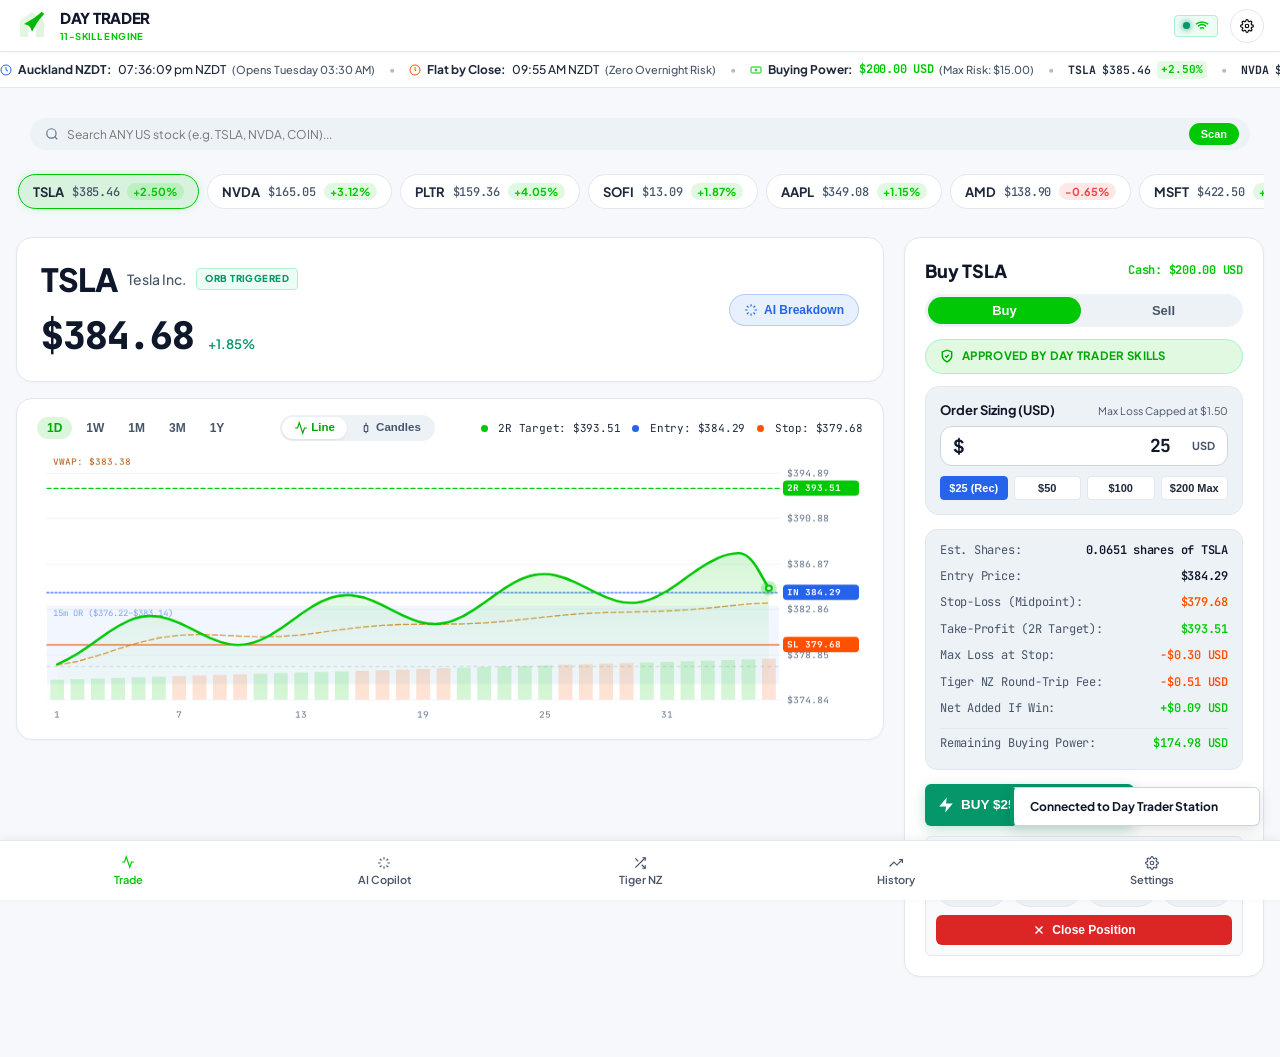
==== commit aba6e6fd: "Add Tiger NZ exact net payout UI, skill-aligned Decimal ORB math, HiDPI charts, and full US universe" ====
--- a/docs/index.html
+++ b/docs/index.html
@@ -291,12 +291,20 @@
                 <span class="spec-val text-coral" id="order-spec-stop">$377.75</span>
               </div>
               <div class="spec-row">
-                <span class="spec-name">Take-Profit (1R Target):</span>
+                <span class="spec-name" id="order-spec-target-label">Take-Profit (2R Target):</span>
                 <span class="spec-val text-rh-green" id="order-spec-target">$393.17</span>
               </div>
               <div class="spec-row">
                 <span class="spec-name">Max Loss at Stop:</span>
                 <span class="spec-val text-coral font-bold" id="order-spec-maxloss">-$0.50 USD</span>
+              </div>
+              <div class="spec-row">
+                <span class="spec-name">Tiger NZ Round-Trip Fee:</span>
+                <span class="spec-val text-coral" id="order-spec-fee">-$0.50 USD</span>
+              </div>
+              <div class="spec-row">
+                <span class="spec-name">Net Added If Win:</span>
+                <span class="spec-val text-rh-green font-bold" id="order-spec-net-profit">+$0.50 USD</span>
               </div>
               <div class="spec-row divider">
                 <span class="spec-name">Remaining Buying Power:</span>
@@ -494,12 +502,32 @@
               <span class="ts-val text-coral" id="tiger-spec-stop">$377.75</span>
             </div>
             <div class="tiger-spec-box">
-              <span class="ts-lbl">1R Target</span>
+              <span class="ts-lbl" id="tiger-spec-target-label">2R Target</span>
               <span class="ts-val text-rh-green" id="tiger-spec-target">$393.17</span>
             </div>
             <div class="tiger-spec-box">
               <span class="ts-lbl">Tiger Sizing</span>
               <span class="ts-val" id="tiger-spec-shares">0.0649 shares ($25.00)</span>
+            </div>
+            <div class="tiger-spec-box">
+              <span class="ts-lbl">Est. Round-Trip Fees</span>
+              <span class="ts-val text-coral" id="tiger-spec-rt-fee">-$0.50 USD (Buy $0.25 + Sell $0.25)</span>
+            </div>
+            <div class="tiger-spec-box">
+              <span class="ts-lbl">Gross Profit (At Target)</span>
+              <span class="ts-val text-bright" id="tiger-spec-gross-profit">+$1.00 USD</span>
+            </div>
+            <div class="tiger-spec-box">
+              <span class="ts-lbl">Exact Net Added If Successful</span>
+              <span class="ts-val text-rh-green" id="tiger-spec-net-added">+$0.50 USD</span>
+            </div>
+            <div class="tiger-spec-box">
+              <span class="ts-lbl">Account Balance After Win</span>
+              <span class="ts-val text-rh-green" id="tiger-spec-new-balance">$200.50 USD</span>
+            </div>
+            <div class="tiger-spec-box full-width">
+              <span class="ts-lbl">If Stop Hit (Max Net Loss incl. Fees):</span>
+              <span class="ts-val text-coral" id="tiger-spec-stop-impact">-$0.90 USD (Break-Even Win Rate: 64.3%)</span>
             </div>
             <div class="tiger-spec-box full-width">
               <span class="ts-lbl">Mandatory Flatten Rule:</span>
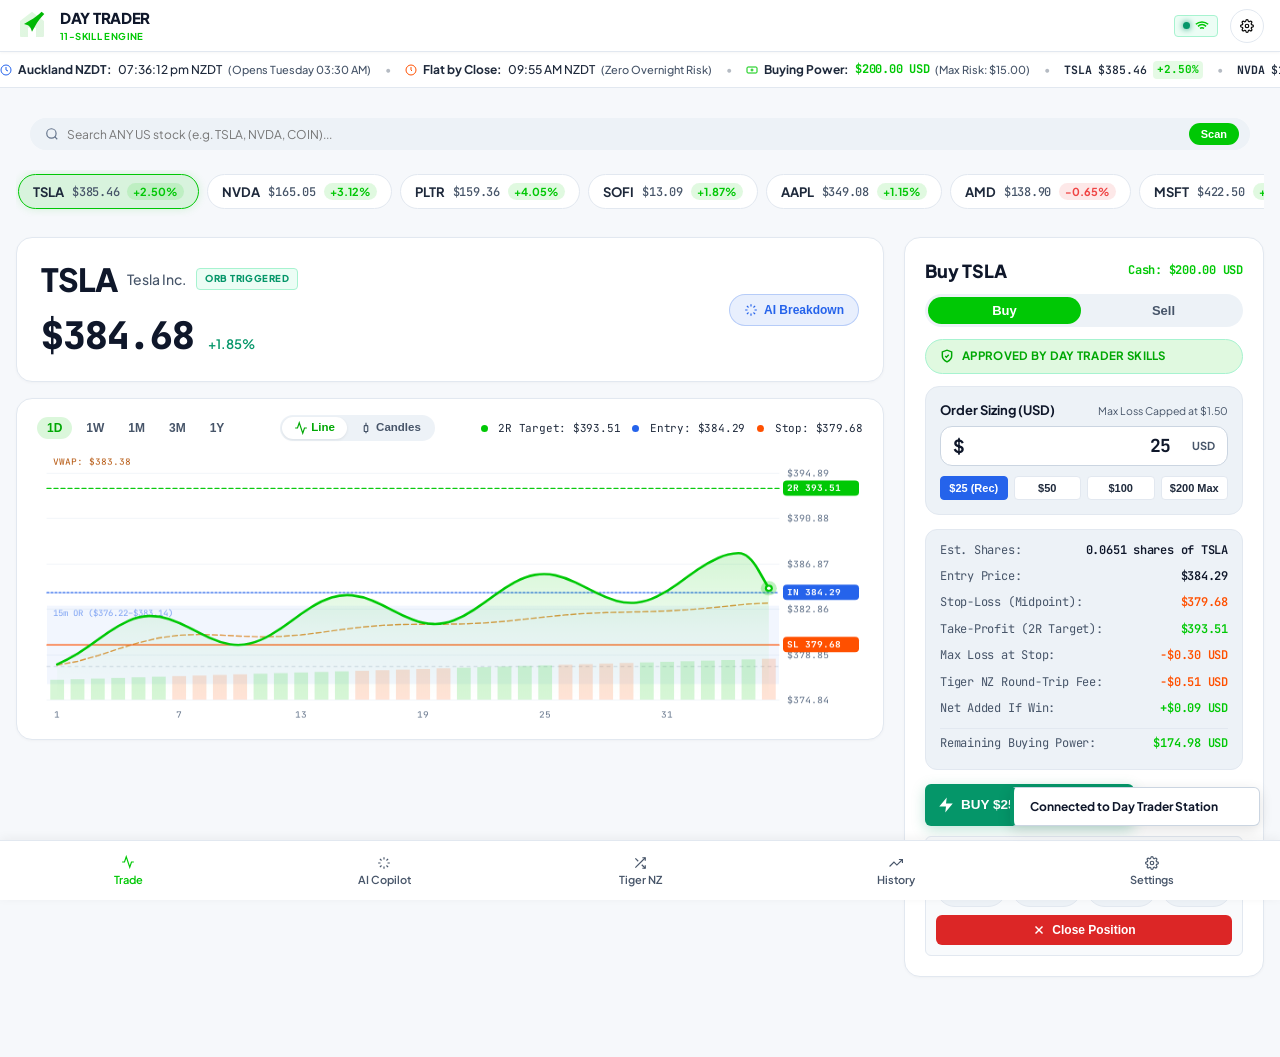
==== commit b03dca99: "Simplify Copilot news summary with explicit BUY/HOLD/SELL verdict badges and human-readable stock ca" ====
--- a/docs/index.html
+++ b/docs/index.html
@@ -403,12 +403,18 @@
         <div class="rh-section-card">
           <div class="section-title-row">
             <span class="section-heading">Research Insights</span>
-            <span class="catalyst-pill pass" id="gemini-catalyst-badge">Catalyst Cleared</span>
+            <div style="display: flex; gap: 8px; align-items: center;">
+              <span class="signal-hero-badge buy" id="copilot-action-badge">BUY</span>
+              <span class="catalyst-pill pass" id="gemini-catalyst-badge">Catalyst Cleared</span>
+            </div>
           </div>
 
           <!-- Catalyst Synopsis -->
           <div class="rh-insight-block">
-            <span class="rh-insight-label">Market Catalyst &amp; News</span>
+            <div style="display: flex; justify-content: space-between; align-items: center; margin-bottom: 6px;">
+              <span class="rh-insight-label">Market Catalyst &amp; News Summary</span>
+              <span class="rh-insight-sub" id="copilot-verdict-tag" style="font-size: 11px; font-weight: 700; color: #00c805;">ACTION: BUY</span>
+            </div>
             <p class="rh-insight-body" id="ai-plain-what">Tesla's stock is jumping today after big banks like JPMorgan praised its self-driving technology and rumors of a potential SpaceX partnership added excitement.</p>
           </div>
 
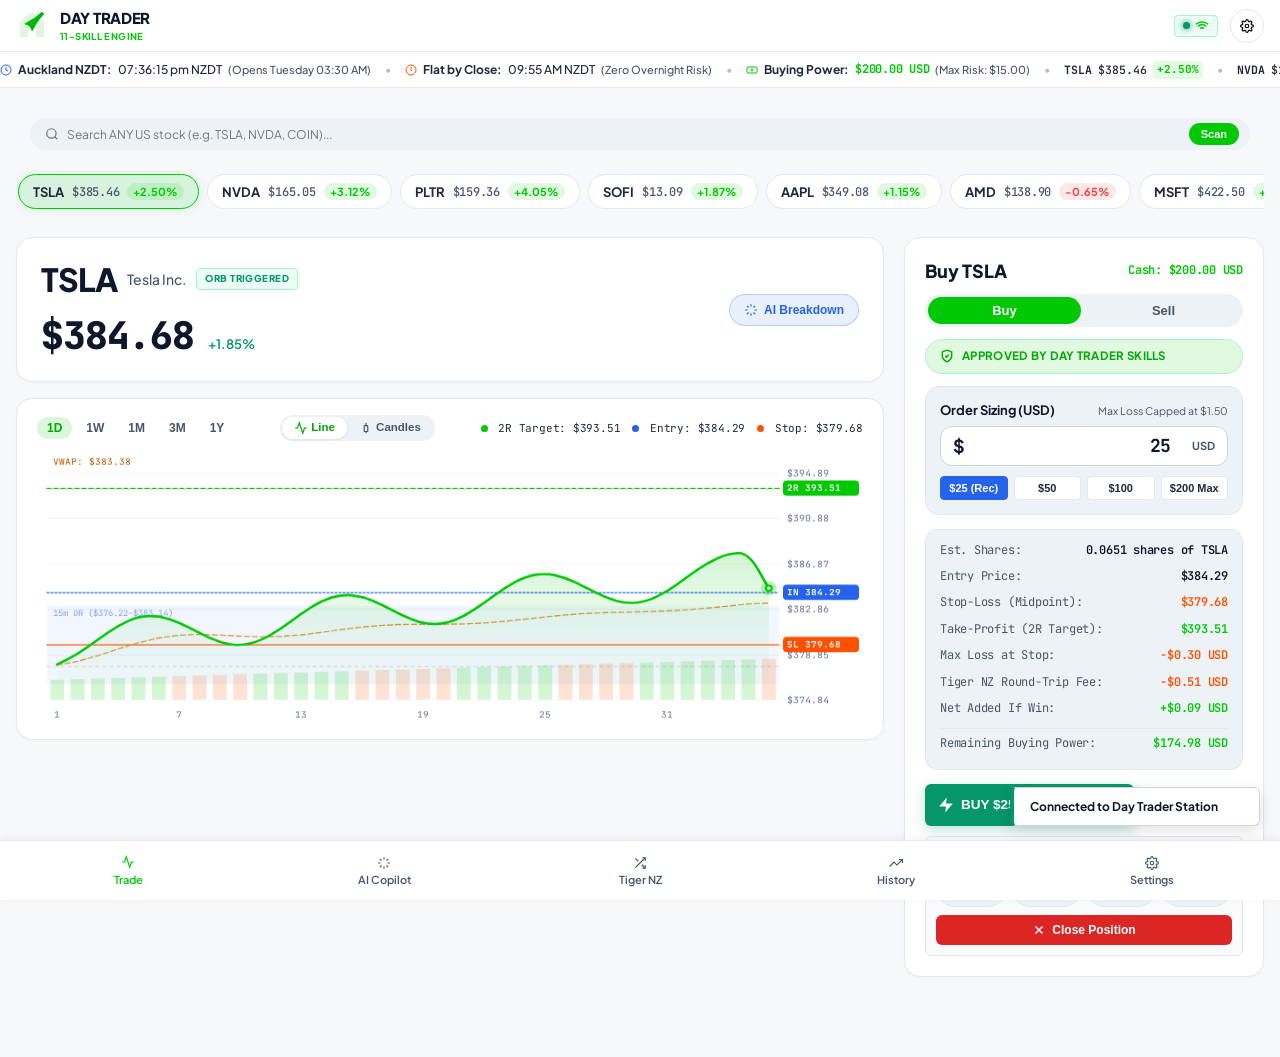
==== commit 80fdf176: "Add institutional Tiger Brokers NZ PDF statements, live breaking news auto-refresh, and end-to-end f" ====
--- a/docs/index.html
+++ b/docs/index.html
@@ -641,22 +641,29 @@
           </div>
         </div>
 
-        <!-- Daily Statement Email Card (Resend Integration) -->
+        <!-- Daily Statement Email Card (Resend Integration & Official PDF Statement) -->
         <div class="rh-card-box">
           <div class="rh-card-header">
             <div>
-              <span class="rh-card-title">Daily Market Close Statement</span>
-              <span class="rh-card-sub">Automated daily audit dispatched to khanalnischal2075@gmail.com at 09:55 AM NZDT</span>
-            </div>
-            <button class="btn btn-primary btn-sm" id="btn-send-daily-report" onclick="triggerDailyReportEmail()">
-              <svg class="rh-svg-icon-sm" viewBox="0 0 24 24" fill="none" stroke="currentColor" stroke-width="2"><path d="M4 4h16c1.1 0 2 .9 2 2v12c0 1.1-.9 2-2 2H4c-1.1 0-2-.9-2-2V6c0-1.1.9-2 2-2z"/><polyline points="22,6 12,13 2,6"/></svg>
-              Send Test Statement Now
-            </button>
+              <span class="rh-card-title">Daily Market Close Statement &amp; Official Broker PDF</span>
+              <span class="rh-card-sub">Institutional audit &amp; PDF statement dispatched to khanalnischal2075@gmail.com at 09:55 AM NZDT</span>
+            </div>
+            <div style="display: flex; gap: 8px; flex-wrap: wrap;">
+              <button class="btn btn-primary btn-sm" id="btn-send-daily-report" onclick="triggerDailyReportEmail()">
+                <svg class="rh-svg-icon-sm" viewBox="0 0 24 24" fill="none" stroke="currentColor" stroke-width="2"><path d="M4 4h16c1.1 0 2 .9 2 2v12c0 1.1-.9 2-2 2H4c-1.1 0-2-.9-2-2V6c0-1.1.9-2 2-2z"/><polyline points="22,6 12,13 2,6"/></svg>
+                Send Email (w/ Attached PDF)
+              </button>
+              <button class="btn btn-outline btn-sm" id="btn-download-pdf-statement" onclick="downloadPdfBrokerStatement()">
+                <svg class="rh-svg-icon-sm" viewBox="0 0 24 24" fill="none" stroke="currentColor" stroke-width="2"><path d="M14 2H6a2 2 0 0 0-2 2v16a2 2 0 0 0 2 2h12a2 2 0 0 0 2-2V8z"/><polyline points="14 2 14 8 20 8"/><line x1="16" y1="13" x2="8" y2="13"/><line x1="16" y1="17" x2="8" y2="17"/><polyline points="10 9 9 9 8 9"/></svg>
+                Download PDF Statement
+              </button>
+            </div>
           </div>
           <div class="daily-report-info-strip" style="padding: 12px 16px; font-size: 13px; color: var(--rh-text-subtle); display: flex; flex-wrap: wrap; gap: 12px; background: rgba(0, 200, 5, 0.05); border-radius: 8px; border: 1px solid rgba(0, 200, 5, 0.15);">
-            <div><span class="rh-dim">Service:</span> <b style="color: var(--rh-text-primary);">Resend API</b></div>
-            <div><span class="rh-dim">Schedule:</span> <b style="color: var(--rh-text-primary);">Every Trading Day @ 09:55 AM NZDT</b></div>
-            <div><span class="rh-dim">Includes:</span> <b style="color: var(--rh-text-primary);">Previous Balance, Current Balance, Total PnL, Today PnL, Tiger NZ Fees &amp; Today's Transaction History</b></div>
+            <div><span class="rh-dim">Service:</span> <b style="color: var(--rh-text-primary);">Resend API + ReportLab PDF</b></div>
+            <div><span class="rh-dim">Format:</span> <b style="color: #00c805;">Official Tiger Brokers (NZ) PDF</b></div>
+            <div><span class="rh-dim">Schedule:</span> <b style="color: var(--rh-text-primary);">Daily @ 09:55 AM NZDT (Market Flat-Close)</b></div>
+            <div><span class="rh-dim">Includes:</span> <b style="color: var(--rh-text-primary);">Balance, Itemized Executions, Tiger NZ Fees &amp; Risk Audit</b></div>
           </div>
         </div>
 
@@ -744,14 +751,14 @@
               <svg class="rh-svg-icon" viewBox="0 0 24 24" fill="none" stroke="currentColor" stroke-width="2"><rect x="2" y="6" width="20" height="12" rx="2"/><circle cx="12" cy="12" r="2"/></svg>
             </div>
             <div>
-              <div class="sc-title">Demo Portfolio Cash ($100 USD Max)</div>
-              <div class="sc-desc">Reset cash back to $100.00 USD or add +$25.00 for testing fractional order execution.</div>
+              <div class="sc-title">Demo Portfolio Cash ($200 USD Standard)</div>
+              <div class="sc-desc">Reset cash back to $200.00 USD or add +$25.00 for testing fractional order execution.</div>
             </div>
           </div>
           <div class="sc-right">
             <div class="btn-group-row">
               <button class="btn btn-outline btn-sm" id="btn-settings-add-cash">+$25 USD</button>
-              <button class="btn btn-sm btn-primary-green" id="btn-settings-reset-cash">Reset $100 USD</button>
+              <button class="btn btn-sm btn-primary-green" id="btn-settings-reset-cash">Reset $200 USD</button>
             </div>
           </div>
         </div>
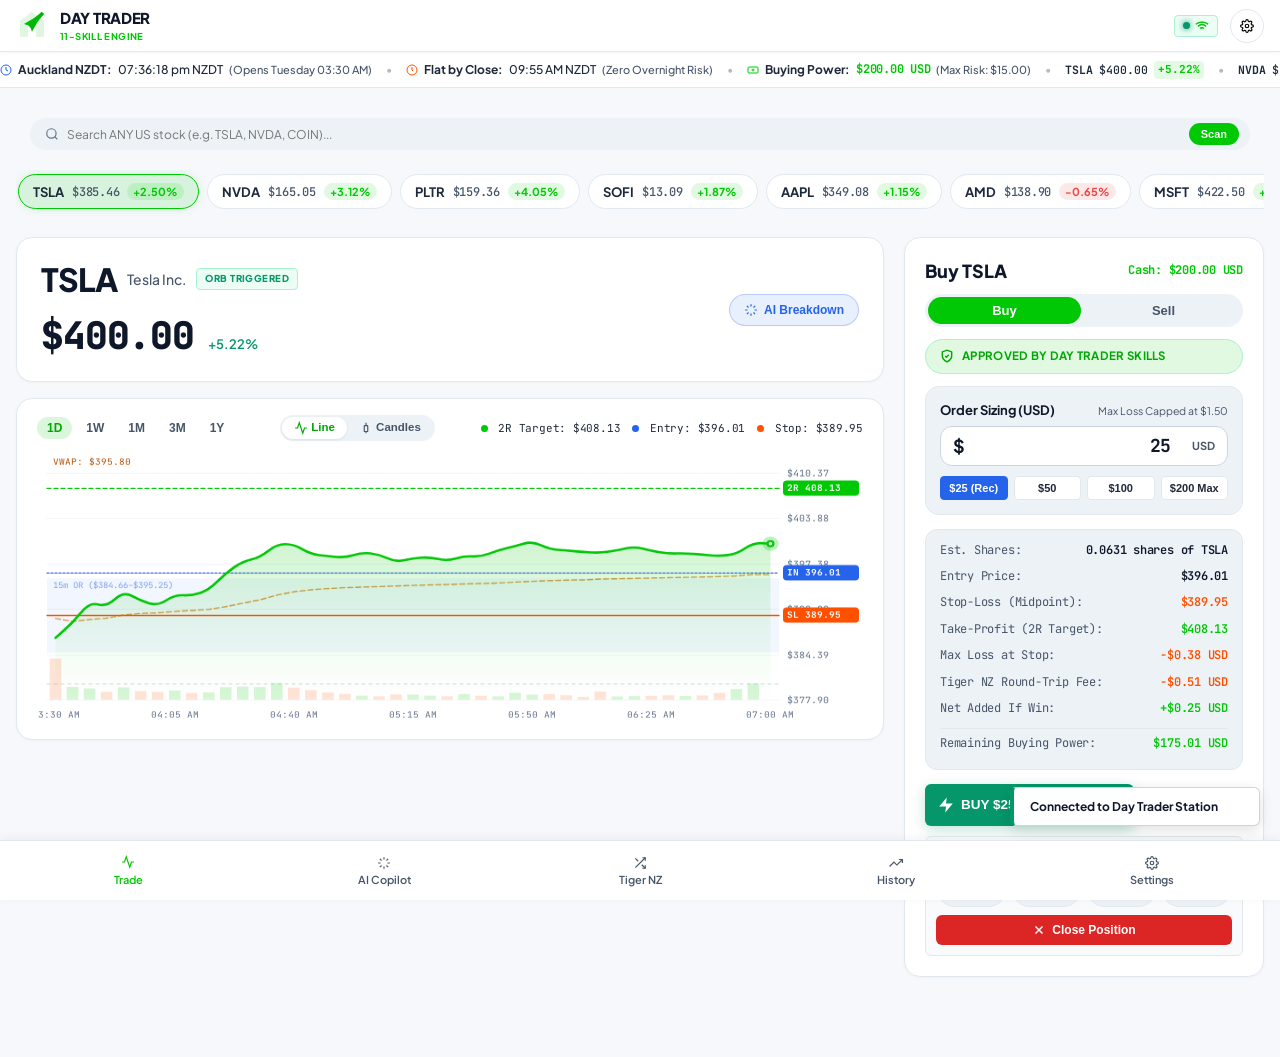
==== commit a3ed4c38: "fix: enable live US market feed, 11-skill auto-analysis, fractional sizing & 24/7 autonomous cycle" ====
--- a/docs/index.html
+++ b/docs/index.html
@@ -876,7 +876,7 @@
     <div id="market-phase-label"></div>
   </div>
 
-  <script src="./pages-mock.js?v=1.0"></script>
-  <script src="./app.js?v=3.0"></script>
+  <script src="./pages-mock.js?v=2.0"></script>
+  <script src="./app.js?v=4.0"></script>
 </body>
 </html>
